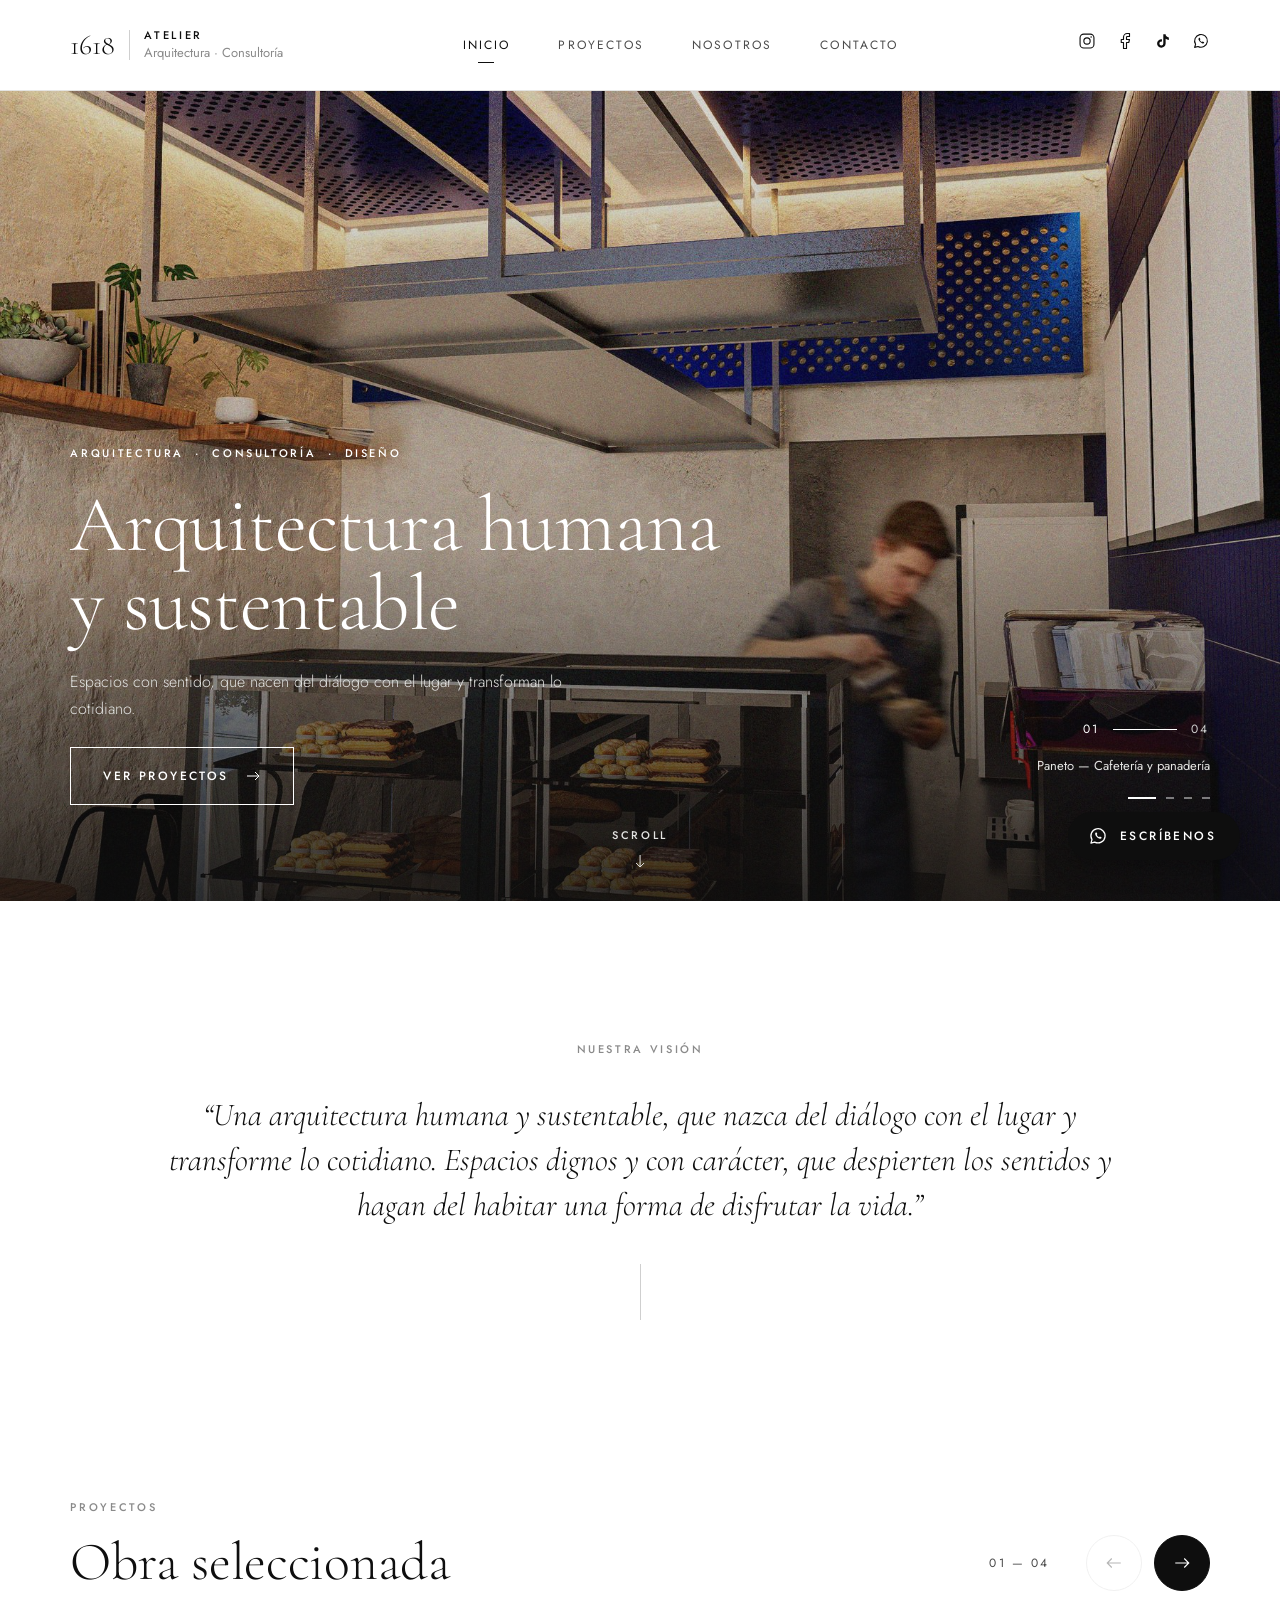
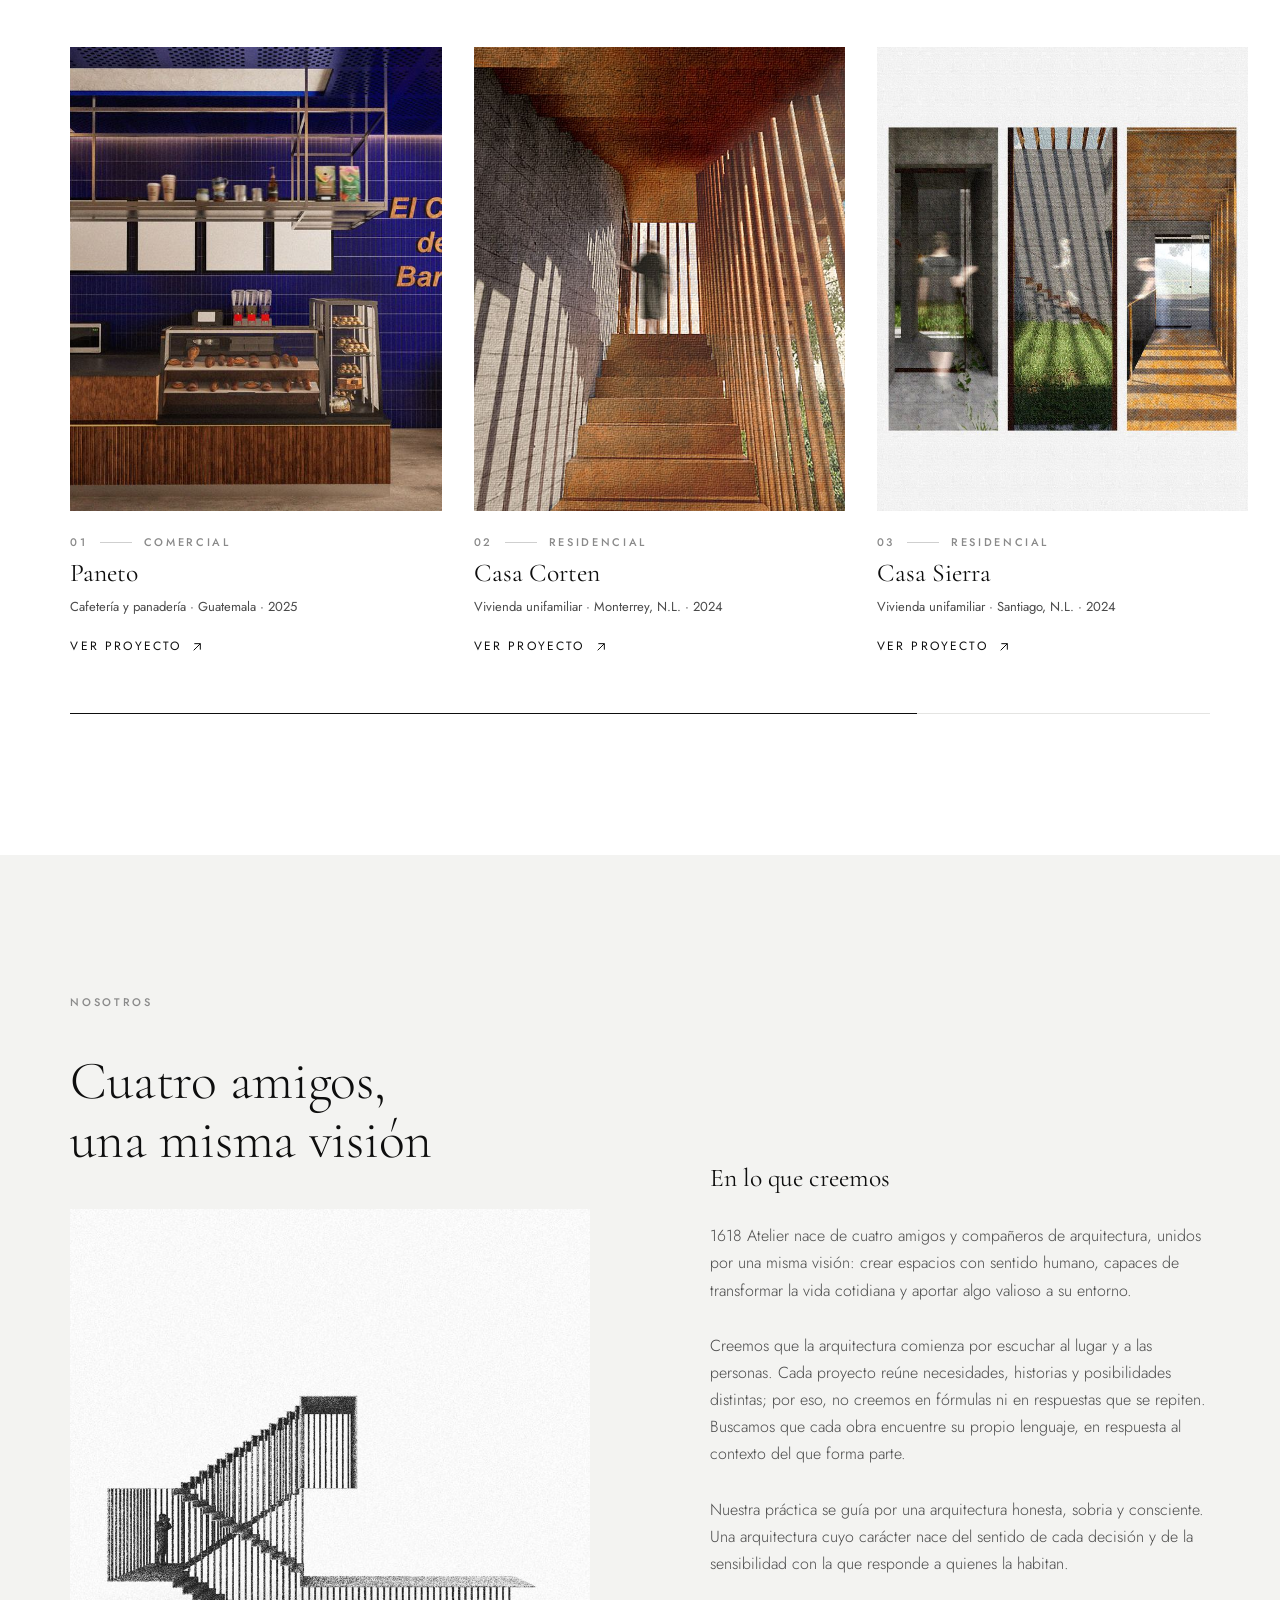
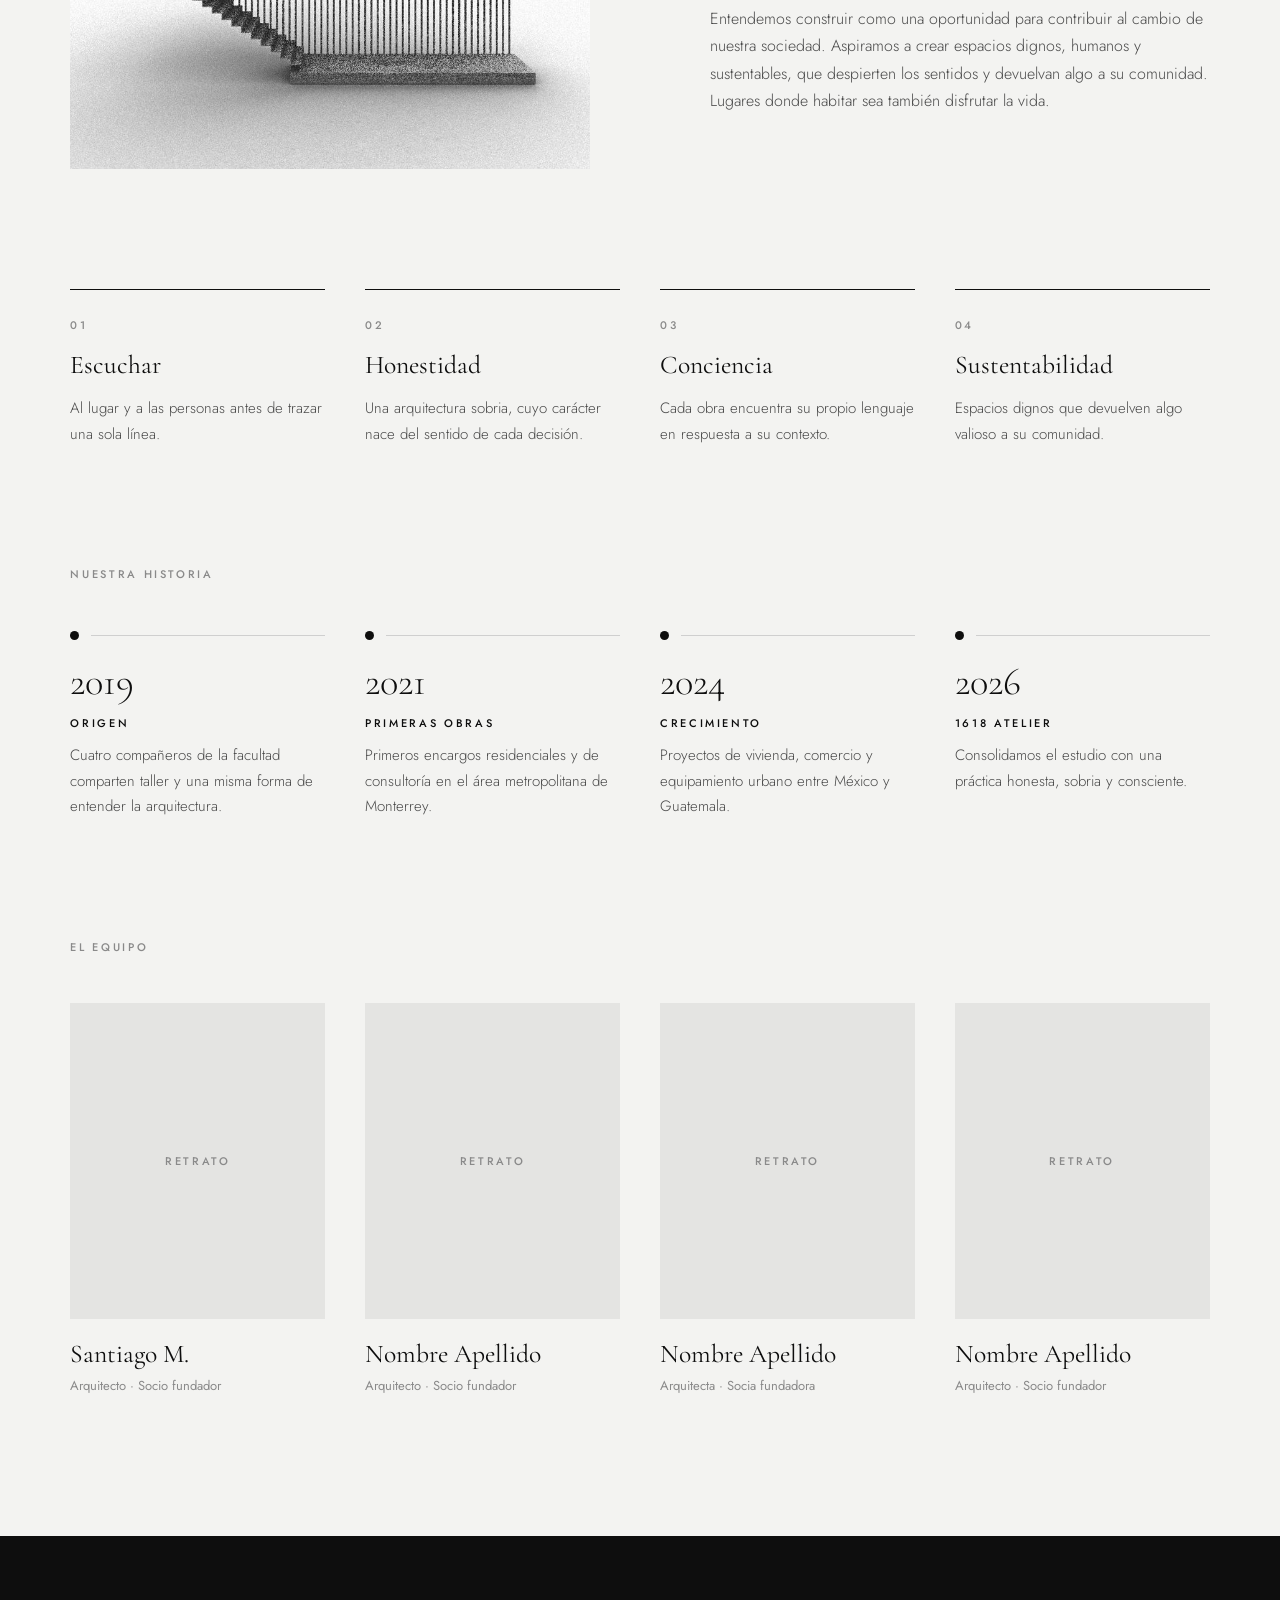
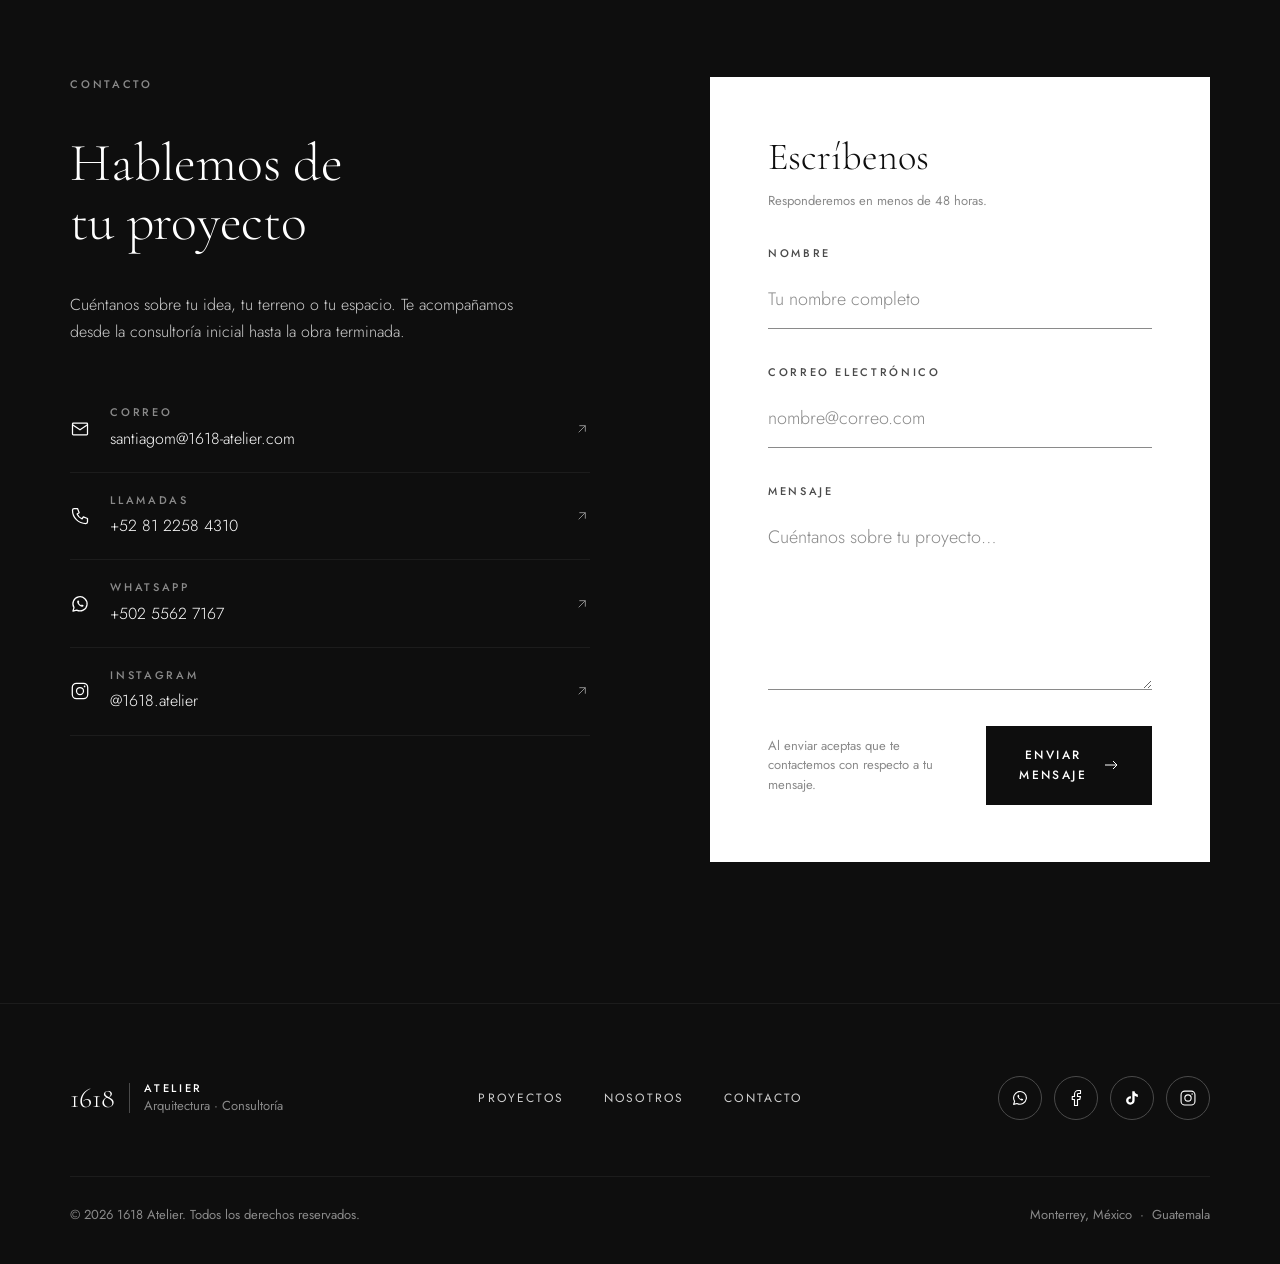
==== index.html @ ac213c85 "Sitio web estático de 1618 Atelier" ====
<!doctype html>
<html lang="es" class="no-js">
<head>
  <meta charset="utf-8">
  <meta name="viewport" content="width=device-width, initial-scale=1">
  <title>1618 Atelier · Arquitectura y Consultoría</title>
  <meta name="description" content="1618 Atelier: arquitectura humana y sustentable. Espacios dignos y con carácter que nacen del diálogo con el lugar.">
  <link rel="preconnect" href="https://fonts.googleapis.com">
  <link rel="preconnect" href="https://fonts.gstatic.com" crossorigin>
  <link href="https://fonts.googleapis.com/css2?family=Cormorant+Garamond:ital,wght@0,300;0,400;1,300&family=Jost:wght@300;400;500&display=swap" rel="stylesheet">
  <link rel="stylesheet" href="css/styles.css">
</head>
<body>
  <!-- Íconos (sprite) -->
  <svg xmlns="http://www.w3.org/2000/svg" style="display:none">
    <symbol id="i-whatsapp" viewBox="0 0 24 24" fill="none"><path d="M3.5 20.5l1.3-4.2A8.5 8.5 0 1 1 8 19.3z" stroke="currentColor" stroke-width="1.5" stroke-linejoin="round"/><path d="M9 8.2c.2-.4.5-.5.8-.5h.5l.9 2-.7.9c.5 1.2 1.6 2.3 2.8 2.8l.9-.7 2 .9v.5c0 .4-.2.7-.6.9-.6.3-1.4.3-2.2 0-2-.8-3.8-2.6-4.6-4.6-.3-.8-.3-1.6.2-2.2z" fill="currentColor"/></symbol>
    <symbol id="i-facebook" viewBox="0 0 24 24" fill="none"><path d="M18 2h-3a5 5 0 0 0-5 5v3H7v4h3v8h4v-8h3l1-4h-4V7a1 1 0 0 1 1-1h3z" stroke="currentColor" stroke-width="1.5" stroke-linejoin="round"/></symbol>
    <symbol id="i-tiktok" viewBox="0 0 24 24"><path d="M16.6 5.8A4.3 4.3 0 0 1 15.5 3h-3.1v12.4a2.6 2.6 0 1 1-2.6-2.6c.3 0 .5 0 .8.1V9.7a5.7 5.7 0 1 0 4.9 5.7V9.1a7.3 7.3 0 0 0 4.3 1.4V7.4a4.3 4.3 0 0 1-3.2-1.6z" fill="currentColor"/></symbol>
    <symbol id="i-instagram" viewBox="0 0 24 24" fill="none"><rect x="2.75" y="2.75" width="18.5" height="18.5" rx="5" stroke="currentColor" stroke-width="1.5"/><circle cx="12" cy="12" r="4.2" stroke="currentColor" stroke-width="1.5"/><circle cx="17.5" cy="6.5" r="1" fill="currentColor"/></symbol>
    <symbol id="i-mail" viewBox="0 0 24 24" fill="none"><rect x="3" y="5" width="18" height="14" rx="1" stroke="currentColor" stroke-width="1.5"/><path d="M3 7l9 6 9-6" stroke="currentColor" stroke-width="1.5"/></symbol>
    <symbol id="i-phone" viewBox="0 0 24 24" fill="none"><path d="M5 3h4l2 5-2.5 1.5a11 11 0 0 0 6 6L16 13l5 2v4a2 2 0 0 1-2 2A16 16 0 0 1 3 5a2 2 0 0 1 2-2z" stroke="currentColor" stroke-width="1.5" stroke-linejoin="round"/></symbol>
    <symbol id="i-arrow-right" viewBox="0 0 24 24" fill="none"><path d="M3 12h18M15 6l6 6-6 6" stroke="currentColor" stroke-width="1.5"/></symbol>
    <symbol id="i-arrow-left" viewBox="0 0 24 24" fill="none"><path d="M21 12H3M9 6l-6 6 6 6" stroke="currentColor" stroke-width="1.5"/></symbol>
    <symbol id="i-arrow-up-right" viewBox="0 0 24 24" fill="none"><path d="M7 17L17 7M8 7h9v9" stroke="currentColor" stroke-width="1.5"/></symbol>
    <symbol id="i-arrow-down" viewBox="0 0 24 24" fill="none"><path d="M12 3v18M6 15l6 6 6-6" stroke="currentColor" stroke-width="1.5"/></symbol>
    <symbol id="i-menu" viewBox="0 0 24 24" fill="none"><path d="M3 8h18M3 16h18" stroke="currentColor" stroke-width="1.5"/></symbol>
    <symbol id="i-close" viewBox="0 0 24 24" fill="none"><path d="M5 5l14 14M19 5L5 19" stroke="currentColor" stroke-width="1.5"/></symbol>
  </svg>

  <a class="skip-link" href="#contenido">Saltar al contenido</a>

  <!-- Header -->
  <header class="header" data-header>
    <div class="header__inner">
      <a class="logo" href="index.html" aria-label="1618 Atelier, inicio">
        <span class="logo__num">1618</span>
        <span class="logo__bar"></span>
        <span class="logo__text"><span class="eyebrow">Atelier</span><span class="logo__sub">Arquitectura · Consultoría</span></span>
      </a>
      <nav class="nav" aria-label="Principal">
        <a class="nav__link is-active" href="#inicio">Inicio</a>
        <a class="nav__link" href="#proyectos">Proyectos</a>
        <a class="nav__link" href="#nosotros">Nosotros</a>
        <a class="nav__link" href="#contacto">Contacto</a>
      </nav>
      <div class="header__social">
        <a href="https://www.instagram.com/1618.atelier/" target="_blank" rel="noopener" aria-label="Instagram"><svg class="icon"><use href="#i-instagram"/></svg></a>
        <a href="#" data-social="facebook" target="_blank" rel="noopener" aria-label="Facebook"><svg class="icon"><use href="#i-facebook"/></svg></a>
        <a href="#" data-social="tiktok" target="_blank" rel="noopener" aria-label="TikTok"><svg class="icon"><use href="#i-tiktok"/></svg></a>
        <a href="https://wa.me/50255627167" target="_blank" rel="noopener" aria-label="WhatsApp"><svg class="icon"><use href="#i-whatsapp"/></svg></a>
      </div>
      <button class="menu-btn" type="button" aria-label="Abrir menú" aria-expanded="false" aria-controls="menu-movil" data-menu-open>
        <svg class="icon icon--lg"><use href="#i-menu"/></svg>
      </button>
    </div>
  </header>

  <!-- Menú móvil -->
  <div class="mobile-menu" id="menu-movil" data-menu hidden>
    <div class="mobile-menu__top">
      <a class="logo logo--light" href="index.html"><span class="logo__num">1618</span><span class="logo__bar"></span><span class="eyebrow">Atelier</span></a>
      <button class="menu-btn menu-btn--light" type="button" aria-label="Cerrar menú" data-menu-close><svg class="icon icon--lg"><use href="#i-close"/></svg></button>
    </div>
    <nav class="mobile-menu__nav" aria-label="Móvil">
      <a href="#inicio"><span class="eyebrow">01</span>Inicio</a>
      <a href="#proyectos"><span class="eyebrow">02</span>Proyectos</a>
      <a href="#nosotros"><span class="eyebrow">03</span>Nosotros</a>
      <a href="#contacto"><span class="eyebrow">04</span>Contacto</a>
    </nav>
    <div class="mobile-menu__bottom">
      <a class="small" href="mailto:santiagom@1618-atelier.com">santiagom@1618-atelier.com</a>
      <div class="social-row">
        <a class="social-btn social-btn--dark" href="https://wa.me/50255627167" target="_blank" rel="noopener" aria-label="WhatsApp"><svg class="icon"><use href="#i-whatsapp"/></svg></a>
        <a class="social-btn social-btn--dark" href="#" data-social="facebook" target="_blank" rel="noopener" aria-label="Facebook"><svg class="icon"><use href="#i-facebook"/></svg></a>
        <a class="social-btn social-btn--dark" href="#" data-social="tiktok" target="_blank" rel="noopener" aria-label="TikTok"><svg class="icon"><use href="#i-tiktok"/></svg></a>
        <a class="social-btn social-btn--dark" href="https://www.instagram.com/1618.atelier/" target="_blank" rel="noopener" aria-label="Instagram"><svg class="icon"><use href="#i-instagram"/></svg></a>
      </div>
    </div>
  </div>

  <main id="contenido">
    <!-- Hero / slider -->
    <section class="hero" id="inicio" aria-label="Proyectos destacados">
      <div class="hero__slides" data-hero-slides></div>
      <div class="hero__overlay"></div>
      <div class="hero__content container">
        <p class="eyebrow reveal">Arquitectura &nbsp;·&nbsp; Consultoría &nbsp;·&nbsp; Diseño</p>
        <h1 class="display reveal">Arquitectura humana<br>y sustentable</h1>
        <p class="body-l hero__lead reveal">Espacios con sentido, que nacen del diálogo con el lugar y transforman lo cotidiano.</p>
        <a class="btn btn--outline-light reveal" href="#proyectos">Ver proyectos <svg class="icon icon--sm"><use href="#i-arrow-right"/></svg></a>
      </div>
      <div class="hero__indicator">
        <div class="hero__count nav-text"><span data-hero-current>01</span><span class="hero__line"></span><span class="muted" data-hero-total>04</span></div>
        <a class="small hero__caption" href="#" data-hero-caption>Paneto</a>
        <div class="hero__dots" data-hero-dots role="tablist" aria-label="Seleccionar proyecto"></div>
      </div>
      <a class="hero__scroll" href="#vision" aria-label="Desplazarse hacia abajo"><span class="eyebrow">Scroll</span><svg class="icon icon--sm"><use href="#i-arrow-down"/></svg></a>
    </section>

    <!-- Visión -->
    <section class="vision container" id="vision">
      <p class="eyebrow muted reveal">Nuestra visión</p>
      <blockquote class="quote reveal">“Una arquitectura humana y sustentable, que nazca del diálogo con el lugar y transforme lo cotidiano. Espacios dignos y con carácter, que despierten los sentidos y hagan del habitar una forma de disfrutar la vida.”</blockquote>
      <span class="vision__line" aria-hidden="true"></span>
    </section>

    <!-- Proyectos -->
    <section class="projects" id="proyectos">
      <div class="projects__head container">
        <div>
          <p class="eyebrow muted reveal">Proyectos</p>
          <h2 class="h1 reveal">Obra seleccionada</h2>
        </div>
        <div class="projects__controls">
          <span class="nav-text projects__counter" data-carousel-counter>01 — 04</span>
          <button class="circle-btn" type="button" aria-label="Proyecto anterior" data-carousel-prev><svg class="icon"><use href="#i-arrow-left"/></svg></button>
          <button class="circle-btn circle-btn--dark" type="button" aria-label="Proyecto siguiente" data-carousel-next><svg class="icon"><use href="#i-arrow-right"/></svg></button>
        </div>
      </div>
      <div class="carousel" data-carousel tabindex="0" aria-label="Carrusel de proyectos"></div>
      <div class="container">
        <div class="progress" aria-hidden="true"><span class="progress__bar" data-carousel-progress></span></div>
      </div>
    </section>

    <!-- Nosotros -->
    <section class="about" id="nosotros">
      <div class="container">
        <div class="about__intro">
          <div class="about__left">
            <p class="eyebrow muted reveal">Nosotros</p>
            <h2 class="h1 reveal">Cuatro amigos,<br>una misma visión</h2>
            <img class="about__img reveal" src="assets/img/casa-corten/escalera-noche-sm.jpg" alt="Modelo de escalera de Casa Corten" loading="lazy" width="900" height="900">
          </div>
          <div class="about__right">
            <h3 class="h3 reveal">En lo que creemos</h3>
            <p class="body-l reveal">1618 Atelier nace de cuatro amigos y compañeros de arquitectura, unidos por una misma visión: crear espacios con sentido humano, capaces de transformar la vida cotidiana y aportar algo valioso a su entorno.</p>
            <p class="body-l reveal">Creemos que la arquitectura comienza por escuchar al lugar y a las personas. Cada proyecto reúne necesidades, historias y posibilidades distintas; por eso, no creemos en fórmulas ni en respuestas que se repiten. Buscamos que cada obra encuentre su propio lenguaje, en respuesta al contexto del que forma parte.</p>
            <p class="body-l reveal">Nuestra práctica se guía por una arquitectura honesta, sobria y consciente. Una arquitectura cuyo carácter nace del sentido de cada decisión y de la sensibilidad con la que responde a quienes la habitan.</p>
            <p class="body-l reveal">Entendemos construir como una oportunidad para contribuir al cambio de nuestra sociedad. Aspiramos a crear espacios dignos, humanos y sustentables, que despierten los sentidos y devuelvan algo a su comunidad. Lugares donde habitar sea también disfrutar la vida.</p>
          </div>
        </div>

        <ul class="values">
          <li class="values__item reveal"><span class="eyebrow muted">01</span><h4 class="h3">Escuchar</h4><p>Al lugar y a las personas antes de trazar una sola línea.</p></li>
          <li class="values__item reveal"><span class="eyebrow muted">02</span><h4 class="h3">Honestidad</h4><p>Una arquitectura sobria, cuyo carácter nace del sentido de cada decisión.</p></li>
          <li class="values__item reveal"><span class="eyebrow muted">03</span><h4 class="h3">Conciencia</h4><p>Cada obra encuentra su propio lenguaje en respuesta a su contexto.</p></li>
          <li class="values__item reveal"><span class="eyebrow muted">04</span><h4 class="h3">Sustentabilidad</h4><p>Espacios dignos que devuelven algo valioso a su comunidad.</p></li>
        </ul>

        <div class="history">
          <p class="eyebrow muted reveal">Nuestra historia</p>
          <ol class="timeline">
            <li class="timeline__item reveal"><span class="timeline__dot"></span><span class="h2">2019</span><span class="eyebrow">Origen</span><p>Cuatro compañeros de la facultad comparten taller y una misma forma de entender la arquitectura.</p></li>
            <li class="timeline__item reveal"><span class="timeline__dot"></span><span class="h2">2021</span><span class="eyebrow">Primeras obras</span><p>Primeros encargos residenciales y de consultoría en el área metropolitana de Monterrey.</p></li>
            <li class="timeline__item reveal"><span class="timeline__dot"></span><span class="h2">2024</span><span class="eyebrow">Crecimiento</span><p>Proyectos de vivienda, comercio y equipamiento urbano entre México y Guatemala.</p></li>
            <li class="timeline__item reveal"><span class="timeline__dot"></span><span class="h2">2026</span><span class="eyebrow">1618 Atelier</span><p>Consolidamos el estudio con una práctica honesta, sobria y consciente.</p></li>
          </ol>
        </div>

        <div class="team">
          <p class="eyebrow muted reveal">El equipo</p>
          <ul class="team__grid">
            <li class="team__member reveal"><div class="team__photo"><span class="eyebrow muted">Retrato</span></div><h4 class="h3">Santiago M.</h4><p class="small muted">Arquitecto · Socio fundador</p></li>
            <li class="team__member reveal"><div class="team__photo"><span class="eyebrow muted">Retrato</span></div><h4 class="h3">Nombre Apellido</h4><p class="small muted">Arquitecto · Socio fundador</p></li>
            <li class="team__member reveal"><div class="team__photo"><span class="eyebrow muted">Retrato</span></div><h4 class="h3">Nombre Apellido</h4><p class="small muted">Arquitecta · Socia fundadora</p></li>
            <li class="team__member reveal"><div class="team__photo"><span class="eyebrow muted">Retrato</span></div><h4 class="h3">Nombre Apellido</h4><p class="small muted">Arquitecto · Socio fundador</p></li>
          </ul>
        </div>
      </div>
    </section>

    <!-- Contacto -->
    <section class="contact" id="contacto">
      <div class="container contact__inner">
        <div class="contact__info">
          <p class="eyebrow muted reveal">Contacto</p>
          <h2 class="h1 reveal">Hablemos de<br>tu proyecto</h2>
          <p class="body-l contact__lead reveal">Cuéntanos sobre tu idea, tu terreno o tu espacio. Te acompañamos desde la consultoría inicial hasta la obra terminada.</p>
          <ul class="contact__list">
            <li><a href="mailto:santiagom@1618-atelier.com"><svg class="icon"><use href="#i-mail"/></svg><span><span class="eyebrow muted">Correo</span><span class="body-l">santiagom@1618-atelier.com</span></span><svg class="icon icon--sm muted"><use href="#i-arrow-up-right"/></svg></a></li>
            <li><a href="tel:+528122584310"><svg class="icon"><use href="#i-phone"/></svg><span><span class="eyebrow muted">Llamadas</span><span class="body-l">+52 81 2258 4310</span></span><svg class="icon icon--sm muted"><use href="#i-arrow-up-right"/></svg></a></li>
            <li><a href="https://wa.me/50255627167" target="_blank" rel="noopener"><svg class="icon"><use href="#i-whatsapp"/></svg><span><span class="eyebrow muted">WhatsApp</span><span class="body-l">+502 5562 7167</span></span><svg class="icon icon--sm muted"><use href="#i-arrow-up-right"/></svg></a></li>
            <li><a href="https://www.instagram.com/1618.atelier/" target="_blank" rel="noopener"><svg class="icon"><use href="#i-instagram"/></svg><span><span class="eyebrow muted">Instagram</span><span class="body-l">@1618.atelier</span></span><svg class="icon icon--sm muted"><use href="#i-arrow-up-right"/></svg></a></li>
          </ul>
        </div>

        <form class="form reveal" data-contact-form novalidate>
          <div class="form__head">
            <h3 class="h2">Escríbenos</h3>
            <p class="small muted">Responderemos en menos de 48 horas.</p>
          </div>
          <div class="field">
            <label class="eyebrow" for="f-nombre">Nombre</label>
            <input id="f-nombre" name="nombre" type="text" placeholder="Tu nombre completo" autocomplete="name" required>
            <p class="field__error" aria-live="polite"></p>
          </div>
          <div class="field">
            <label class="eyebrow" for="f-email">Correo electrónico</label>
            <input id="f-email" name="email" type="email" placeholder="nombre@correo.com" autocomplete="email" required>
            <p class="field__error" aria-live="polite"></p>
          </div>
          <div class="field">
            <label class="eyebrow" for="f-mensaje">Mensaje</label>
            <textarea id="f-mensaje" name="mensaje" rows="5" placeholder="Cuéntanos sobre tu proyecto…" required></textarea>
            <p class="field__error" aria-live="polite"></p>
          </div>
          <div class="form__actions">
            <p class="small muted">Al enviar aceptas que te contactemos con respecto a tu mensaje.</p>
            <button class="btn btn--primary" type="submit">Enviar mensaje <svg class="icon icon--sm"><use href="#i-arrow-right"/></svg></button>
          </div>
          <p class="form__status" data-form-status role="status" aria-live="polite"></p>
        </form>
      </div>
    </section>
  </main>

  <!-- Footer -->
  <footer class="footer">
    <div class="container">
      <div class="footer__top">
        <a class="logo logo--light" href="index.html">
          <span class="logo__num">1618</span><span class="logo__bar"></span>
          <span class="logo__text"><span class="eyebrow">Atelier</span><span class="logo__sub">Arquitectura · Consultoría</span></span>
        </a>
        <nav class="footer__nav" aria-label="Pie de página">
          <a href="#proyectos">Proyectos</a><a href="#nosotros">Nosotros</a><a href="#contacto">Contacto</a>
        </nav>
        <div class="social-row">
          <a class="social-btn social-btn--dark" href="https://wa.me/50255627167" target="_blank" rel="noopener" aria-label="WhatsApp"><svg class="icon"><use href="#i-whatsapp"/></svg></a>
          <a class="social-btn social-btn--dark" href="#" data-social="facebook" target="_blank" rel="noopener" aria-label="Facebook"><svg class="icon"><use href="#i-facebook"/></svg></a>
          <a class="social-btn social-btn--dark" href="#" data-social="tiktok" target="_blank" rel="noopener" aria-label="TikTok"><svg class="icon"><use href="#i-tiktok"/></svg></a>
          <a class="social-btn social-btn--dark" href="https://www.instagram.com/1618.atelier/" target="_blank" rel="noopener" aria-label="Instagram"><svg class="icon"><use href="#i-instagram"/></svg></a>
        </div>
      </div>
      <div class="footer__bottom small">
        <span>© <span data-year>2026</span> 1618 Atelier. Todos los derechos reservados.</span>
        <span>Monterrey, México &nbsp;·&nbsp; Guatemala</span>
      </div>
    </div>
  </footer>

  <a class="wa-float" href="https://wa.me/50255627167" target="_blank" rel="noopener" aria-label="Escríbenos por WhatsApp">
    <svg class="icon"><use href="#i-whatsapp"/></svg><span>Escríbenos</span>
  </a>

  <script src="js/projects.js"></script>
  <script src="js/main.js"></script>
</body>
</html>
---- css/styles.css ----
/* ==========================================================
   1618 Atelier — estilos
   Paleta: negro, blanco y escala de grises
   Tipografías: Cormorant Garamond (títulos) + Jost (texto)
   ========================================================== */

:root {
  --black: #0e0e0e;
  --gray-900: #1c1c1c;
  --gray-700: #4a4a4a;
  --gray-500: #8a8a8a;
  --gray-300: #cfcfcf;
  --gray-200: #e4e4e2;
  --gray-100: #f3f3f1;
  --white: #ffffff;

  --serif: 'Cormorant Garamond', Georgia, 'Times New Roman', serif;
  --sans: 'Jost', 'Helvetica Neue', Arial, sans-serif;

  --gutter: clamp(24px, 5.5vw, 80px);
  --section: clamp(88px, 11vw, 160px);
  --header-h: 90px;
  --ease: cubic-bezier(.22, .61, .36, 1);
}

/* ---------- Base ---------- */
*, *::before, *::after { box-sizing: border-box; }
html { scroll-behavior: smooth; scroll-padding-top: var(--header-h); -webkit-text-size-adjust: 100%; }
body {
  margin: 0;
  background: var(--white);
  color: var(--black);
  font-family: var(--sans);
  font-weight: 300;
  font-size: 15px;
  line-height: 1.7;
  -webkit-font-smoothing: antialiased;
}
img { display: block; max-width: 100%; height: auto; }
a { color: inherit; text-decoration: none; }
button { font: inherit; color: inherit; background: none; border: 0; cursor: pointer; padding: 0; }
ul, ol { list-style: none; margin: 0; padding: 0; }
h1, h2, h3, h4, p, blockquote { margin: 0; }
:focus-visible { outline: 1px solid currentColor; outline-offset: 4px; }

.container { width: 100%; max-width: 1440px; margin: 0 auto; padding-inline: var(--gutter); }

.skip-link { position: absolute; left: -999px; top: 8px; background: var(--black); color: var(--white); padding: 8px 16px; z-index: 100; }
.skip-link:focus { left: 8px; }

/* ---------- Tipografía ---------- */
.display { font-family: var(--serif); font-weight: 300; font-size: clamp(46px, 6.2vw, 88px); line-height: 1; letter-spacing: -0.01em; }
.h1 { font-family: var(--serif); font-weight: 300; font-size: clamp(38px, 4.2vw, 60px); line-height: 1.1; letter-spacing: -0.005em; }
.h2 { font-family: var(--serif); font-weight: 300; font-size: clamp(32px, 3vw, 44px); line-height: 1.15; }
.h3 { font-family: var(--serif); font-weight: 400; font-size: clamp(24px, 2vw, 28px); line-height: 1.2; }
.quote { font-family: var(--serif); font-style: italic; font-weight: 300; font-size: clamp(26px, 2.5vw, 36px); line-height: 1.4; }
.eyebrow { font-family: var(--sans); font-weight: 500; font-size: 11px; line-height: 1.4; letter-spacing: .24em; text-transform: uppercase; }
.nav-text { font-weight: 400; font-size: 12px; letter-spacing: .18em; text-transform: uppercase; }
.body-l { font-size: clamp(16px, 1.25vw, 18px); line-height: 1.7; }
.small { font-size: 13px; line-height: 1.5; font-weight: 400; }
.muted { color: var(--gray-500); }

/* ---------- Íconos ---------- */
.icon { width: 18px; height: 18px; flex: none; }
.icon--sm { width: 16px; height: 16px; }
.icon--lg { width: 24px; height: 24px; }

/* ---------- Botones ---------- */
.btn {
  display: inline-flex; align-items: center; gap: 16px;
  padding: 18px 32px;
  font-weight: 500; font-size: 12px; letter-spacing: .2em; text-transform: uppercase;
  border: 1px solid var(--black);
  transition: background .3s var(--ease), color .3s var(--ease), border-color .3s var(--ease);
}
.btn .icon { transition: transform .3s var(--ease); }
.btn:hover .icon { transform: translateX(4px); }
.btn--primary { background: var(--black); color: var(--white); }
.btn--primary:hover { background: var(--gray-900); }
.btn--outline { color: var(--black); }
.btn--outline:hover { background: var(--black); color: var(--white); }
.btn--outline-light { color: var(--white); border-color: var(--white); }
.btn--outline-light:hover { background: var(--white); color: var(--black); }
.btn[disabled] { opacity: .5; pointer-events: none; }

.circle-btn {
  width: 56px; height: 56px; border-radius: 50%;
  display: inline-grid; place-items: center;
  border: 1px solid var(--gray-300);
  transition: background .3s var(--ease), color .3s var(--ease), border-color .3s var(--ease), opacity .3s;
}
.circle-btn:hover { border-color: var(--black); }
.circle-btn--dark { background: var(--black); color: var(--white); border-color: var(--black); }
.circle-btn--dark:hover { background: var(--gray-900); }
.circle-btn[disabled] { opacity: .3; cursor: default; }

.social-row { display: flex; gap: 12px; }
.social-btn {
  width: 44px; height: 44px; border-radius: 50%;
  display: grid; place-items: center;
  border: 1px solid var(--gray-300);
  transition: background .3s var(--ease), color .3s var(--ease), border-color .3s var(--ease);
}
.social-btn:hover { background: var(--black); color: var(--white); border-color: var(--black); }
.social-btn--dark { color: var(--white); border-color: var(--gray-700); }
.social-btn--dark:hover { background: var(--white); color: var(--black); border-color: var(--white); }

/* ---------- Logo ---------- */
.logo { display: inline-flex; align-items: center; gap: 14px; }
.logo__num { font-family: var(--serif); font-size: 28px; line-height: 1; }
.logo__bar { width: 1px; height: 30px; background: var(--gray-300); }
.logo__text { display: flex; flex-direction: column; gap: 2px; }
.logo__sub { font-size: 13px; font-weight: 400; color: var(--gray-500); line-height: 1.3; }
.logo--light { color: var(--white); }
.logo--light .logo__bar { background: var(--gray-700); }

/* ---------- Header ---------- */
.header {
  position: sticky; top: 0; z-index: 50;
  background: rgba(255, 255, 255, .96);
  backdrop-filter: blur(8px);
  border-bottom: 1px solid var(--gray-200);
  transition: transform .4s var(--ease);
}
.header.is-hidden { transform: translateY(-100%); }
.header__inner {
  max-width: 1440px; margin: 0 auto; padding: 0 var(--gutter);
  height: var(--header-h);
  display: flex; align-items: center; justify-content: space-between; gap: 24px;
}
.nav { display: flex; gap: 48px; }
.nav__link {
  position: relative; padding: 6px 0;
  font-size: 12px; letter-spacing: .18em; text-transform: uppercase; font-weight: 400;
  color: var(--gray-700); transition: color .3s;
}
.nav__link::after {
  content: ''; position: absolute; left: 50%; bottom: -2px;
  width: 16px; height: 1px; background: var(--black);
  transform: translateX(-50%) scaleX(0); transition: transform .3s var(--ease);
}
.nav__link:hover, .nav__link.is-active { color: var(--black); }
.nav__link:hover::after, .nav__link.is-active::after { transform: translateX(-50%) scaleX(1); }
.header__social { display: flex; gap: 20px; }
.header__social a { color: var(--black); transition: opacity .3s; }
.header__social a:hover { opacity: .5; }
.menu-btn { display: none; width: 44px; height: 44px; place-items: center; margin-right: -10px; }
.menu-btn--light { color: var(--white); }

/* ---------- Menú móvil ---------- */
.mobile-menu {
  position: fixed; inset: 0; z-index: 60;
  background: var(--black); color: var(--white);
  display: flex; flex-direction: column;
  opacity: 0; transition: opacity .35s var(--ease);
}
.mobile-menu[hidden] { display: none; }
.mobile-menu.is-open { opacity: 1; }
.mobile-menu__top { display: flex; justify-content: space-between; align-items: center; padding: 18px 24px; }
.mobile-menu__nav { flex: 1; display: flex; flex-direction: column; justify-content: center; gap: 8px; padding: 0 24px; }
.mobile-menu__nav a {
  display: flex; align-items: center; gap: 16px;
  font-family: var(--serif); font-weight: 300; font-size: 48px; line-height: 1.25;
  color: var(--gray-300); transition: color .3s;
}
.mobile-menu__nav a:hover { color: var(--white); }
.mobile-menu__nav .eyebrow { color: var(--gray-500); }
.mobile-menu__bottom { display: flex; flex-direction: column; gap: 20px; padding: 40px 24px; color: var(--gray-300); }

/* ---------- Hero ---------- */
.hero {
  position: relative; overflow: hidden;
  height: min(820px, calc(100svh - var(--header-h)));
  min-height: 560px;
  background: var(--gray-900);
  color: var(--white);
  display: flex; align-items: flex-end;
}
.hero__slides { position: absolute; inset: 0; }
.hero__slide {
  position: absolute; inset: 0;
  width: 100%; height: 100%; object-fit: cover;
  opacity: 0; transform: scale(1.06);
  transition: opacity 1.4s var(--ease), transform 7s linear;
}
.hero__slide.is-active { opacity: 1; transform: scale(1); }
.hero__overlay {
  position: absolute; inset: 0;
  background: linear-gradient(180deg, rgba(14,14,14,.15) 0%, rgba(14,14,14,.25) 55%, rgba(14,14,14,.8) 100%);
}
.hero__content { position: relative; padding-bottom: 96px; display: flex; flex-direction: column; align-items: flex-start; gap: 24px; }
.hero__lead { max-width: 560px; color: var(--gray-200); }
.hero__indicator {
  position: absolute; right: var(--gutter); bottom: 96px;
  display: flex; flex-direction: column; align-items: flex-end; gap: 16px;
}
.hero__count { display: flex; align-items: center; gap: 14px; }
.hero__count .muted { color: var(--gray-300); }
.hero__line { width: 64px; height: 1px; background: var(--white); }
.hero__caption { color: var(--gray-200); transition: color .3s; }
.hero__caption:hover { color: var(--white); }
.hero__dots { display: flex; gap: 10px; }
.hero__dot { width: 8px; height: 14px; position: relative; transition: width .4s var(--ease); }
.hero__dot::before { content: ''; position: absolute; left: 0; right: 0; top: 6px; height: 2px; background: rgba(255,255,255,.45); transition: background .3s; }
.hero__dot.is-active { width: 28px; }
.hero__dot.is-active::before { background: var(--white); }
.hero__scroll {
  position: absolute; left: 50%; bottom: 32px; transform: translateX(-50%);
  display: flex; flex-direction: column; align-items: center; gap: 10px; color: var(--gray-200);
}
.hero__scroll .icon { animation: bob 2.2s var(--ease) infinite; }
@keyframes bob { 0%, 100% { transform: translateY(0); } 50% { transform: translateY(6px); } }

/* ---------- Visión ---------- */
.vision { padding-block: var(--section); display: flex; flex-direction: column; align-items: center; gap: 36px; text-align: center; }
.vision .quote { max-width: 960px; }
.vision__line { width: 1px; height: 56px; background: var(--gray-300); }

/* ---------- Proyectos ---------- */
.projects { padding-top: 40px; padding-bottom: var(--section); }
.projects__head { display: flex; justify-content: space-between; align-items: flex-end; gap: 24px; margin-bottom: 56px; }
.projects__head .eyebrow { margin-bottom: 16px; }
.projects__controls { display: flex; align-items: center; gap: 12px; }
.projects__counter { color: var(--gray-700); margin-right: 24px; white-space: nowrap; }

.carousel {
  display: flex; gap: 32px;
  overflow-x: auto; scroll-snap-type: x mandatory;
  scroll-padding-left: var(--gutter);
  padding-left: max(var(--gutter), calc((100vw - 1440px) / 2 + var(--gutter)));
  padding-right: var(--gutter);
  scrollbar-width: none;
  outline: none;
}
.carousel::-webkit-scrollbar { display: none; }
.card { flex: 0 0 clamp(280px, 29vw, 420px); scroll-snap-align: start; }
.card__media { position: relative; overflow: hidden; aspect-ratio: 4 / 5; background: var(--gray-200); }
.card__media img { width: 100%; height: 100%; object-fit: cover; transition: transform 1s var(--ease); }
.card__media::after {
  content: 'Ver proyecto'; position: absolute; inset: 0;
  display: grid; place-items: center;
  background: rgba(14,14,14,.35); color: var(--white);
  font-size: 12px; font-weight: 500; letter-spacing: .2em; text-transform: uppercase;
  opacity: 0; transition: opacity .5s var(--ease);
}
.card:hover .card__media img { transform: scale(1.04); }
.card:hover .card__media::after { opacity: 1; }
.card__info { padding-top: 24px; display: flex; flex-direction: column; gap: 8px; }
.card__num { display: flex; align-items: center; gap: 12px; color: var(--gray-500); }
.card__num::after { content: ''; order: 1; width: 32px; height: 1px; background: var(--gray-300); }
.card__num .eyebrow:last-child { order: 2; }
.card__meta { color: var(--gray-700); }
.card__link { display: inline-flex; align-items: center; gap: 8px; padding-top: 12px; }
.card:hover .card__link .icon { transform: translate(2px, -2px); }
.card__link .icon { transition: transform .3s var(--ease); }

.progress { margin-top: 56px; height: 1px; background: var(--gray-200); position: relative; }
.progress__bar { position: absolute; left: 0; top: 0; height: 1px; background: var(--black); width: 25%; transition: left .3s var(--ease), width .3s var(--ease); }

/* ---------- Nosotros ---------- */
.about { background: var(--gray-100); padding-block: var(--section); }
.about__intro { display: grid; grid-template-columns: minmax(0, 520px) minmax(0, 1fr); gap: 120px; }
.about__left { display: flex; flex-direction: column; gap: 40px; }
.about__img { width: 100%; aspect-ratio: 520 / 560; object-fit: cover; }
.about__right { display: flex; flex-direction: column; gap: 28px; padding-top: 168px; color: var(--gray-700); }
.about__right .h3 { color: var(--black); }

.values { margin-top: 120px; display: grid; grid-template-columns: repeat(4, 1fr); gap: 40px; }
.values__item { border-top: 1px solid var(--black); padding-top: 28px; display: flex; flex-direction: column; gap: 16px; }
.values__item p { color: var(--gray-700); }

.history { margin-top: 120px; }
.timeline { margin-top: 48px; display: grid; grid-template-columns: repeat(4, 1fr); gap: 40px; }
.timeline__item { display: flex; flex-direction: column; gap: 12px; }
.timeline__item p { color: var(--gray-700); }
.timeline__dot { position: relative; height: 9px; margin-bottom: 8px; }
.timeline__dot::before { content: ''; position: absolute; left: 0; top: 0; width: 9px; height: 9px; border-radius: 50%; background: var(--black); }
.timeline__dot::after { content: ''; position: absolute; left: 21px; right: 0; top: 4px; height: 1px; background: var(--gray-300); }

.team { margin-top: 120px; }
.team__grid { margin-top: 48px; display: grid; grid-template-columns: repeat(4, 1fr); gap: 40px; }
.team__member { display: flex; flex-direction: column; gap: 6px; }
.team__photo { aspect-ratio: 290 / 360; background: var(--gray-200); display: grid; place-items: center; margin-bottom: 14px; }

/* ---------- Contacto ---------- */
.contact { background: var(--black); color: var(--white); padding-block: var(--section); }
.contact__inner { display: grid; grid-template-columns: minmax(0, 520px) minmax(0, 1fr); gap: 120px; align-items: start; }
.contact__info { display: flex; flex-direction: column; gap: 40px; }
.contact__lead { color: var(--gray-300); max-width: 460px; }
.contact__list a {
  display: flex; align-items: center; gap: 20px;
  padding: 20px 0; border-bottom: 1px solid var(--gray-900);
  transition: border-color .3s;
}
.contact__list a > span { flex: 1; display: flex; flex-direction: column; gap: 4px; min-width: 0; overflow-wrap: anywhere; }
.contact__list a:hover { border-color: var(--gray-500); }
.contact__list a:hover .icon:last-child { transform: translate(2px, -2px); color: var(--white); }
.contact__list .icon { width: 20px; height: 20px; }
.contact__list .icon:last-child { width: 16px; height: 16px; transition: transform .3s var(--ease), color .3s; }

.form { background: var(--white); color: var(--black); padding: clamp(32px, 4.5vw, 64px); display: flex; flex-direction: column; gap: 36px; }
.form__head { display: flex; flex-direction: column; gap: 12px; }
.field { display: flex; flex-direction: column; gap: 10px; }
.field label { color: var(--gray-700); }
.field input, .field textarea {
  width: 100%; border: 0; border-bottom: 1px solid var(--gray-500); border-radius: 0;
  padding: 12px 0 14px; background: transparent;
  font: inherit; font-size: 18px; color: var(--black);
  transition: border-color .3s;
}
.field textarea { resize: vertical; min-height: 140px; }
.field input::placeholder, .field textarea::placeholder { color: var(--gray-500); }
.field input:focus, .field textarea:focus { outline: none; border-bottom-color: var(--black); }
.field.is-invalid input, .field.is-invalid textarea { border-bottom-color: var(--black); border-bottom-width: 2px; }
.field__error { font-size: 13px; font-weight: 400; min-height: 0; color: var(--black); }
.field__error:empty { display: none; }
.form__actions { display: flex; justify-content: space-between; align-items: center; gap: 24px; }
.form__actions .small { max-width: 260px; }
.form__status { font-size: 14px; font-weight: 400; padding: 16px 20px; background: var(--gray-100); border-left: 2px solid var(--black); }
.form__status:empty { display: none; }

/* ---------- Footer ---------- */
.footer { background: var(--black); color: var(--white); border-top: 1px solid var(--gray-900); padding: 72px 0 40px; }
.footer__top { display: flex; justify-content: space-between; align-items: center; gap: 32px; }
.footer__nav { display: flex; gap: 40px; }
.footer__nav a { font-size: 12px; letter-spacing: .18em; text-transform: uppercase; font-weight: 400; color: var(--gray-300); transition: color .3s; }
.footer__nav a:hover { color: var(--white); }
.footer__bottom { margin-top: 56px; padding-top: 28px; border-top: 1px solid var(--gray-900); display: flex; justify-content: space-between; gap: 16px; color: var(--gray-500); }

/* ---------- WhatsApp flotante ---------- */
.wa-float {
  position: fixed; right: 40px; bottom: 40px; z-index: 40;
  display: inline-flex; align-items: center; gap: 12px;
  padding: 14px 24px 14px 20px; border-radius: 28px;
  background: var(--black); color: var(--white);
  font-weight: 500; font-size: 12px; letter-spacing: .2em; text-transform: uppercase;
  box-shadow: 0 8px 24px rgba(0,0,0,.25);
  transition: transform .3s var(--ease), background .3s;
}
.wa-float:hover { transform: translateY(-3px); background: var(--gray-900); }
.wa-float .icon { width: 20px; height: 20px; }

/* ==========================================================
   Página de detalle de proyecto
   ========================================================== */
.detail { padding-top: 48px; padding-bottom: 120px; }
.breadcrumb { display: flex; justify-content: space-between; align-items: center; gap: 16px; }
.breadcrumb > * { white-space: nowrap; }
.breadcrumb a { display: inline-flex; align-items: center; gap: 12px; }
.breadcrumb a:hover .icon { transform: translateX(-4px); }
.breadcrumb .icon { transition: transform .3s var(--ease); }

.detail__title { margin-top: 64px; display: grid; grid-template-columns: minmax(0, 1fr) minmax(0, 440px); gap: 80px; align-items: end; }
.detail__title-text { display: flex; flex-direction: column; gap: 20px; }
.detail__lead { color: var(--gray-700); max-width: 620px; }
.spec div { display: flex; justify-content: space-between; gap: 16px; padding: 14px 0; border-bottom: 1px solid var(--gray-200); }
.spec dt { color: var(--gray-500); }
.spec dd { margin: 0; text-align: right; }

.detail__cover { margin-top: 64px; width: 100%; aspect-ratio: 16 / 9; object-fit: cover; background: var(--gray-100); }

.detail__concept { margin-top: 64px; padding-block: 56px; display: grid; grid-template-columns: minmax(0, 440px) minmax(0, 1fr); gap: 120px; }
.detail__concept-head { display: flex; flex-direction: column; gap: 16px; }
.detail__concept-body { display: flex; flex-direction: column; gap: 24px; color: var(--gray-700); }

.gallery { display: grid; grid-template-columns: repeat(2, minmax(0, 1fr)); gap: 32px; }
.gallery figure { margin: 0; display: flex; flex-direction: column; gap: 16px; }
.gallery figure.is-full { grid-column: 1 / -1; }
.gallery img { width: 100%; background: var(--gray-100); cursor: zoom-in; }
.gallery figure:not(.is-full) img { aspect-ratio: 4 / 5; object-fit: cover; }
.gallery figcaption { color: var(--gray-500); }

.detail__quote { margin-block: 96px 64px; max-width: 760px; }

.next { margin-top: 32px; padding-top: 48px; border-top: 1px solid var(--gray-200); display: flex; align-items: center; justify-content: space-between; gap: 32px; }
.next__prev { display: inline-flex; align-items: center; gap: 12px; color: var(--gray-700); }
.next__link { display: flex; align-items: center; gap: 48px; }
.next__text { display: flex; flex-direction: column; align-items: flex-end; gap: 8px; }
.next__thumb { width: 200px; height: 140px; object-fit: cover; }
.next__link .icon { width: 24px; height: 24px; transition: transform .3s var(--ease); }
.next__link:hover .icon { transform: translateX(6px); }

.lightbox {
  position: fixed; inset: 0; z-index: 70; background: rgba(14,14,14,.94);
  display: grid; place-items: center; padding: 64px 24px;
}
.lightbox[hidden] { display: none; }
.lightbox img { max-width: 100%; max-height: 100%; object-fit: contain; }
.lightbox button { position: absolute; top: 18px; right: 24px; color: var(--white); width: 44px; height: 44px; display: grid; place-items: center; }

.not-found { padding-block: var(--section); display: flex; flex-direction: column; align-items: flex-start; gap: 24px; }

/* ---------- Animación de aparición ---------- */
.reveal { opacity: 0; transform: translateY(24px); transition: opacity .9s var(--ease), transform .9s var(--ease); }
.reveal.is-visible { opacity: 1; transform: none; }
.no-js .reveal { opacity: 1; transform: none; }

@media (prefers-reduced-motion: reduce) {
  html { scroll-behavior: auto; }
  *, *::before, *::after { animation: none !important; transition-duration: .01ms !important; }
  .reveal { opacity: 1; transform: none; }
}

/* ==========================================================
   Responsive
   ========================================================== */
@media (max-width: 1100px) {
  .nav { gap: 28px; }
  .header__social { display: none; }
  .about__intro, .contact__inner { gap: 64px; }
  .values, .timeline, .team__grid { grid-template-columns: repeat(2, 1fr); row-gap: 56px; }
  .detail__concept { gap: 64px; }
}

@media (max-width: 860px) {
  :root { --header-h: 68px; }
  .nav { display: none; }
  .menu-btn { display: grid; }
  .logo__num { font-size: 24px; }
  .logo__bar { height: 24px; }
  .header .logo__sub { display: none; }

  .hero { height: calc(100svh - var(--header-h)); max-height: 720px; }
  .hero__content { padding-bottom: 72px; gap: 18px; }
  .hero__lead { display: none; }
  .hero__indicator { left: var(--gutter); right: auto; bottom: 32px; align-items: flex-start; }
  .hero__count, .hero__caption { display: none; }
  .hero__scroll { display: none; }

  .projects__head { margin-bottom: 32px; }
  .projects__counter { margin-right: 0; }
  .projects__controls .circle-btn { display: none; }
  .carousel { gap: 16px; }
  .card { flex-basis: 78vw; }
  .progress { margin-top: 32px; }

  .about__intro, .contact__inner { grid-template-columns: 1fr; gap: 48px; }
  .about__right { padding-top: 0; }
  .about__img { aspect-ratio: 342 / 400; }
  .values, .history, .team { margin-top: 88px; }
  .values { grid-template-columns: 1fr; gap: 0; }
  .values__item { flex-direction: row; align-items: center; padding: 16px 0; border-top-color: var(--gray-300); }
  .values__item p { display: none; }

  .timeline { grid-template-columns: 1fr; gap: 32px; }
  .team__grid { gap: 24px; row-gap: 40px; }

  .form__actions { flex-direction: column-reverse; align-items: stretch; }
  .form__actions .btn { justify-content: center; }
  .form__actions .small { max-width: none; }

  .footer__top { flex-direction: column; align-items: center; text-align: center; }
  .footer__nav { gap: 28px; }
  .footer__bottom { flex-direction: column; align-items: center; text-align: center; }

  .wa-float { right: 20px; bottom: 24px; width: 56px; height: 56px; padding: 0; justify-content: center; }
  .wa-float span { display: none; }
  .wa-float .icon { width: 24px; height: 24px; }

  .detail__title { grid-template-columns: 1fr; gap: 40px; margin-top: 40px; }
  .detail__cover { margin-top: 40px; aspect-ratio: 4 / 3; }
  .detail__concept { grid-template-columns: 1fr; gap: 24px; margin-top: 24px; padding-block: 40px; }
  .gallery { grid-template-columns: 1fr; gap: 24px; }
  .next { flex-direction: column-reverse; align-items: stretch; }
  .next__link { justify-content: space-between; gap: 16px; }
  .next__text { align-items: flex-start; }
  .next__thumb { display: none; }
}

@media (max-width: 480px) {
  .team__grid { grid-template-columns: 1fr 1fr; gap: 16px; row-gap: 32px; }
  .team__member .h3 { font-size: 20px; }
  .footer__nav { flex-wrap: wrap; justify-content: center; }
}
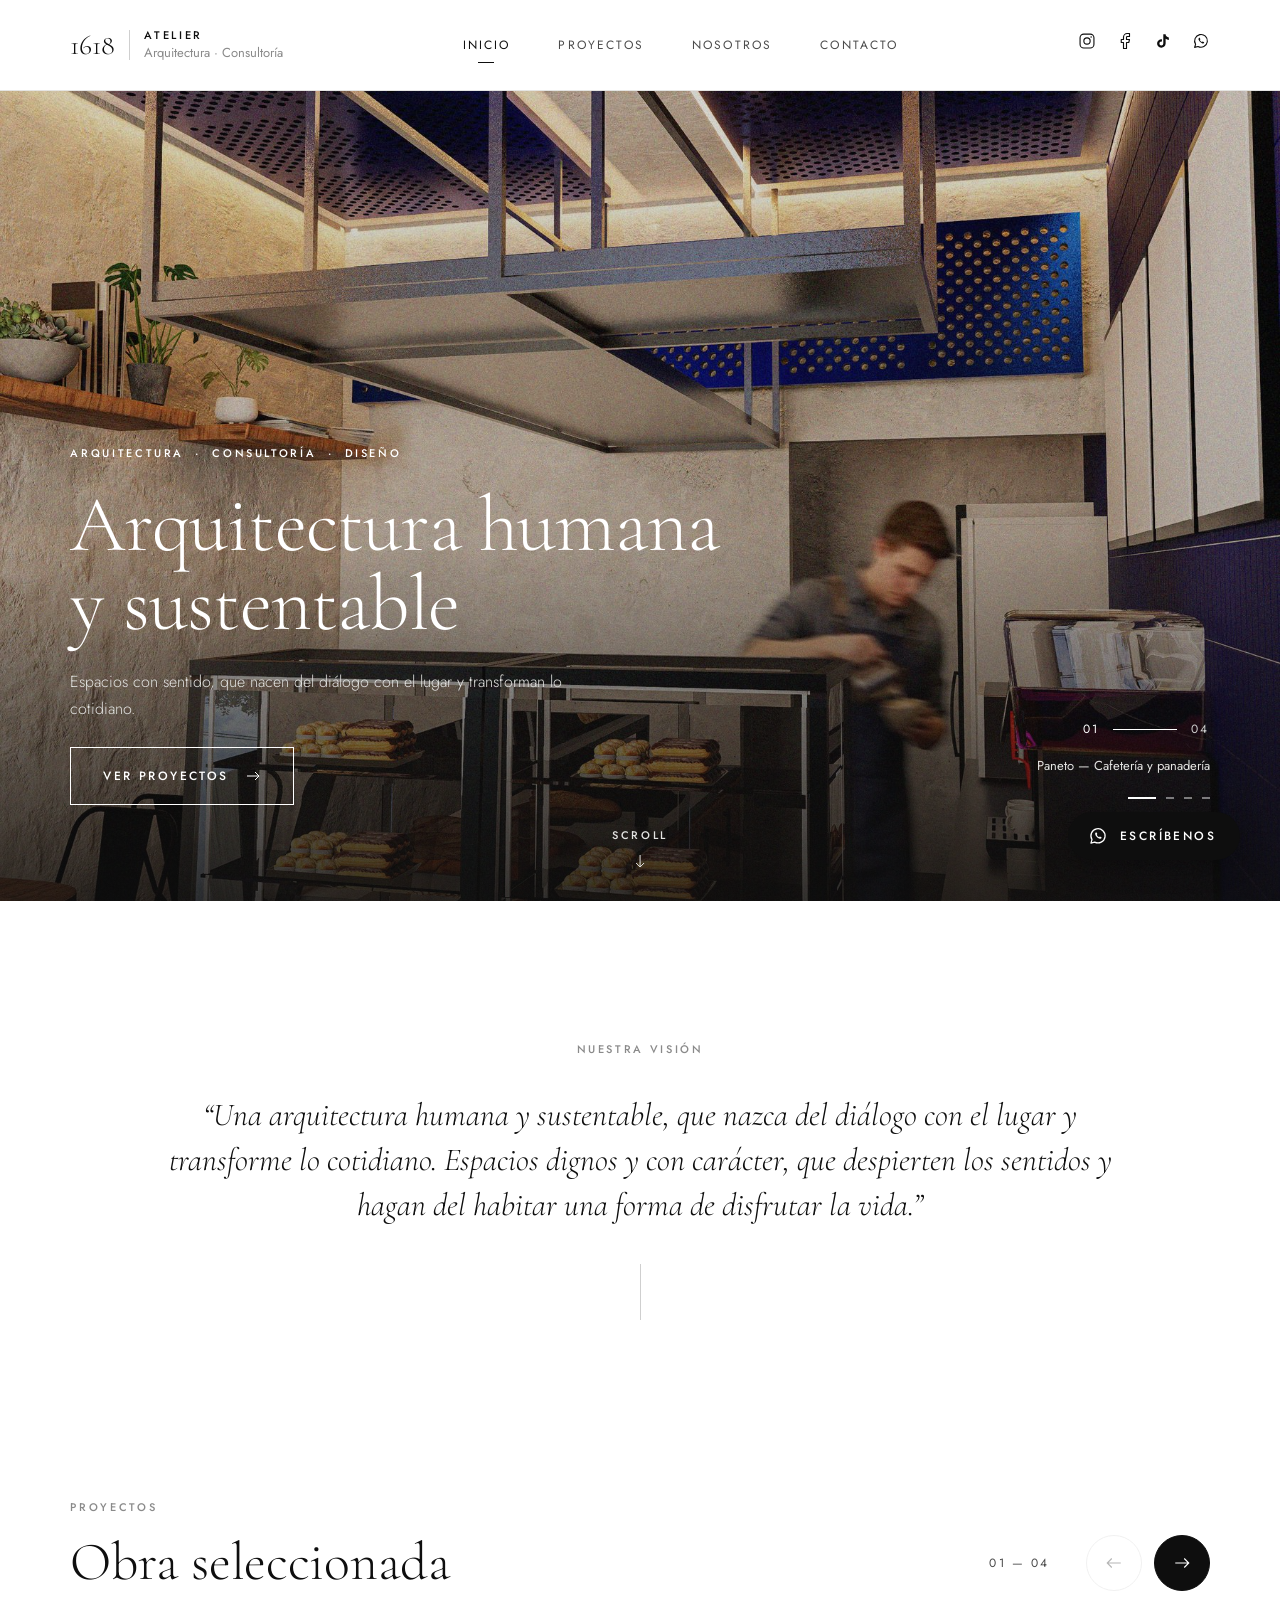
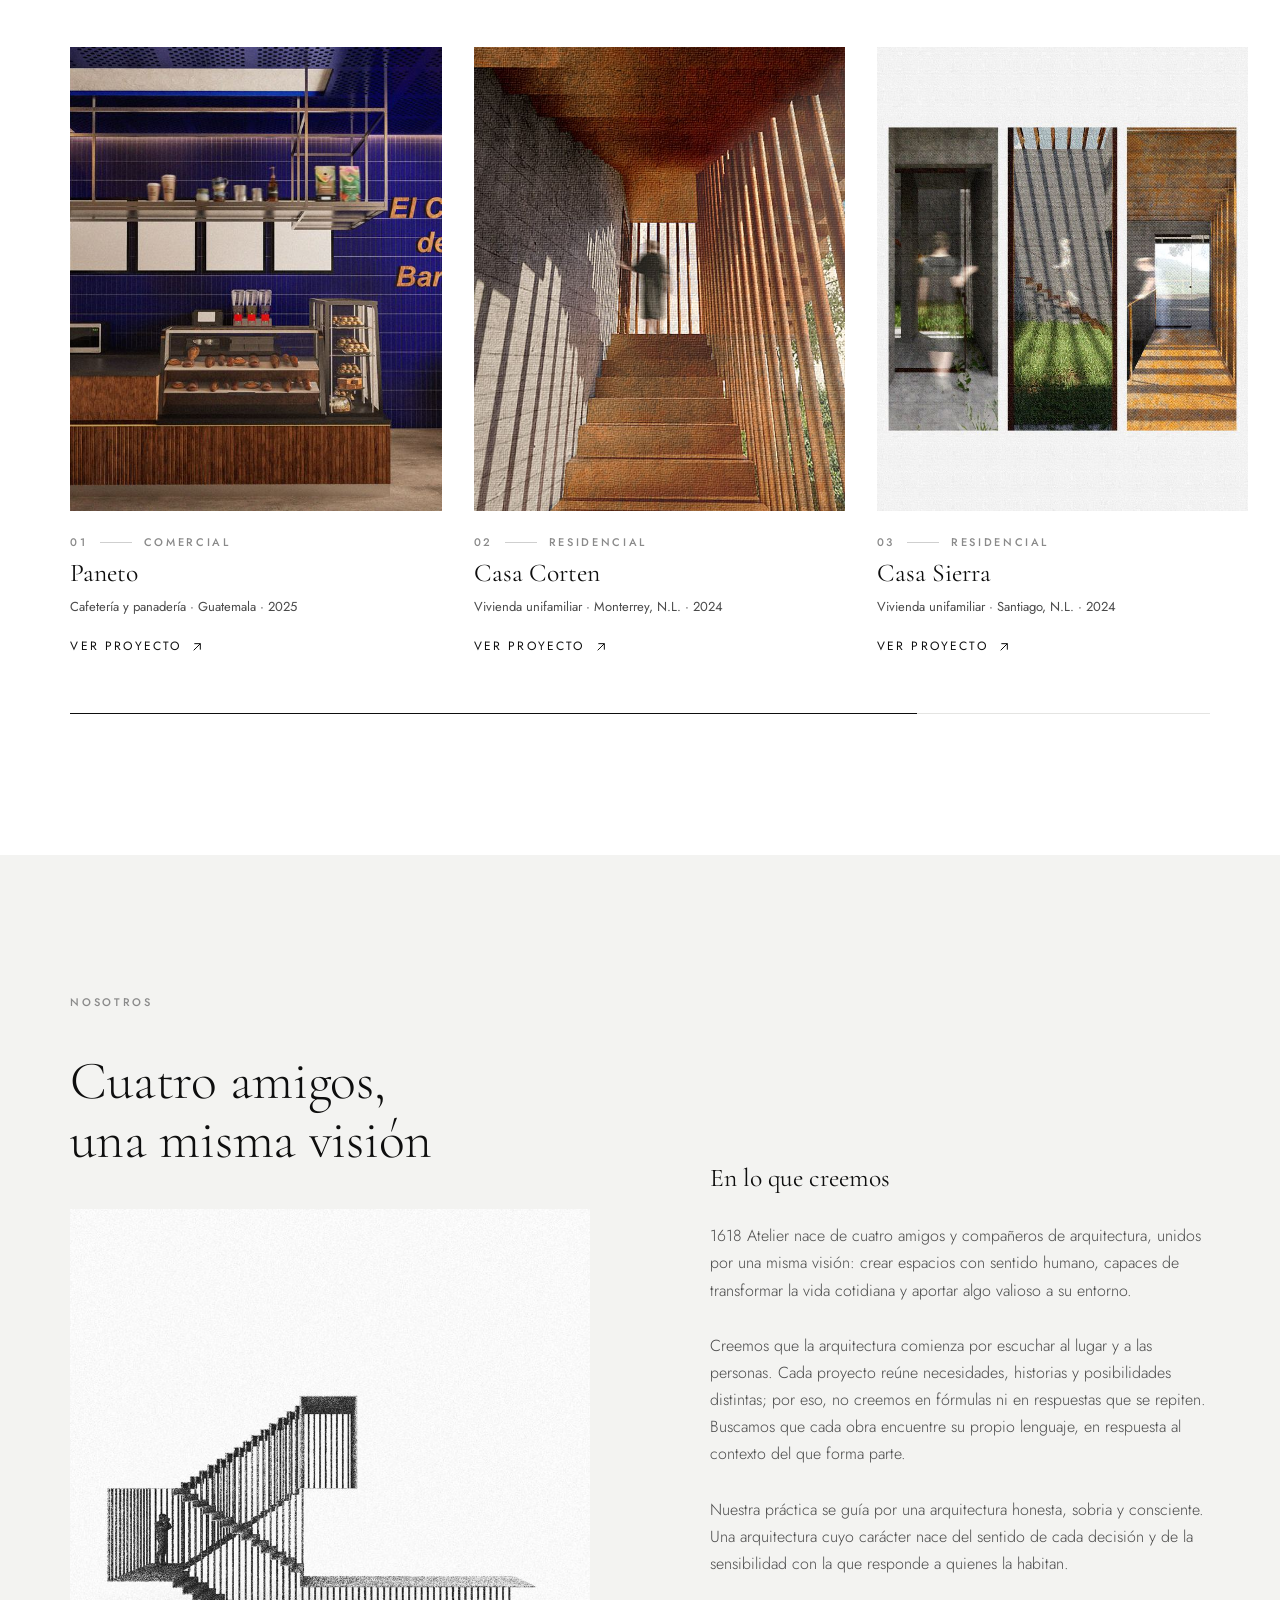
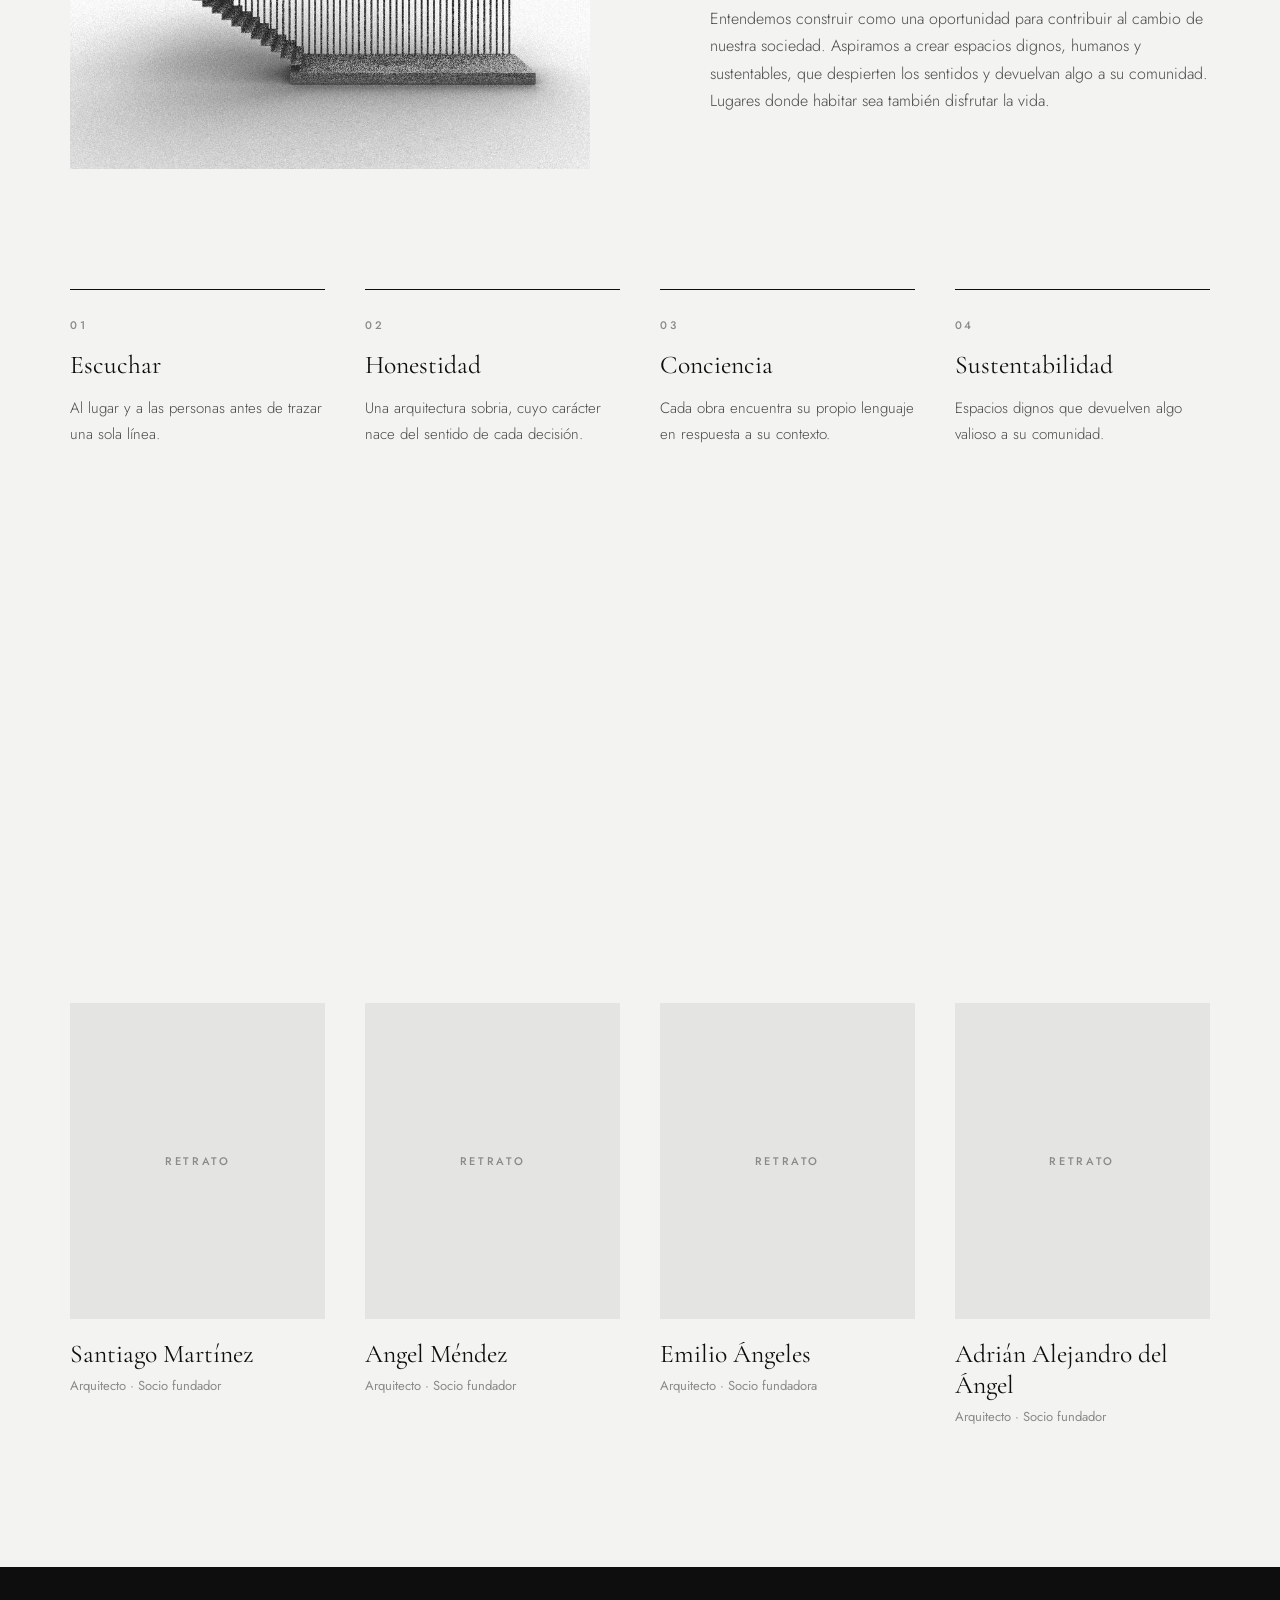
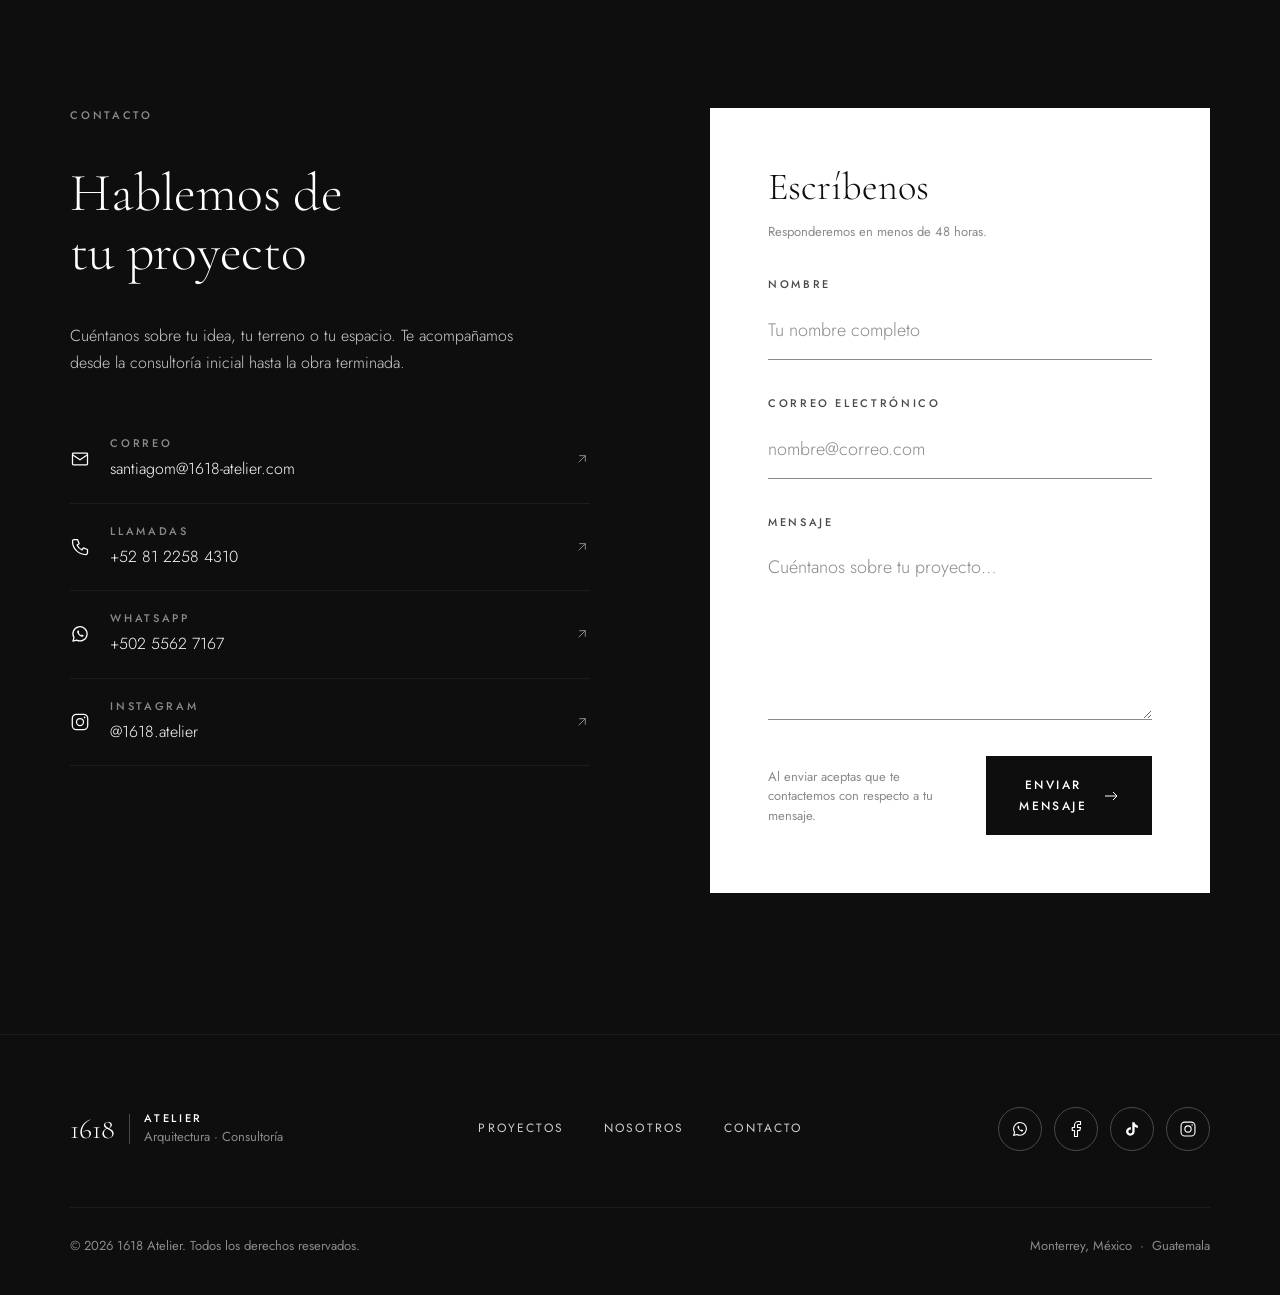
==== commit 2fa40cb8: "cambios santi" ====
--- a/index.html
+++ b/index.html
@@ -1,30 +1,70 @@
 <!doctype html>
 <html lang="es" class="no-js">
+
 <head>
   <meta charset="utf-8">
   <meta name="viewport" content="width=device-width, initial-scale=1">
   <title>1618 Atelier · Arquitectura y Consultoría</title>
-  <meta name="description" content="1618 Atelier: arquitectura humana y sustentable. Espacios dignos y con carácter que nacen del diálogo con el lugar.">
+  <meta name="description"
+    content="1618 Atelier: arquitectura humana y sustentable. Espacios dignos y con carácter que nacen del diálogo con el lugar.">
   <link rel="preconnect" href="https://fonts.googleapis.com">
   <link rel="preconnect" href="https://fonts.gstatic.com" crossorigin>
-  <link href="https://fonts.googleapis.com/css2?family=Cormorant+Garamond:ital,wght@0,300;0,400;1,300&family=Jost:wght@300;400;500&display=swap" rel="stylesheet">
+  <link
+    href="https://fonts.googleapis.com/css2?family=Cormorant+Garamond:ital,wght@0,300;0,400;1,300&family=Jost:wght@300;400;500&display=swap"
+    rel="stylesheet">
   <link rel="stylesheet" href="css/styles.css">
 </head>
+
 <body>
   <!-- Íconos (sprite) -->
   <svg xmlns="http://www.w3.org/2000/svg" style="display:none">
-    <symbol id="i-whatsapp" viewBox="0 0 24 24" fill="none"><path d="M3.5 20.5l1.3-4.2A8.5 8.5 0 1 1 8 19.3z" stroke="currentColor" stroke-width="1.5" stroke-linejoin="round"/><path d="M9 8.2c.2-.4.5-.5.8-.5h.5l.9 2-.7.9c.5 1.2 1.6 2.3 2.8 2.8l.9-.7 2 .9v.5c0 .4-.2.7-.6.9-.6.3-1.4.3-2.2 0-2-.8-3.8-2.6-4.6-4.6-.3-.8-.3-1.6.2-2.2z" fill="currentColor"/></symbol>
-    <symbol id="i-facebook" viewBox="0 0 24 24" fill="none"><path d="M18 2h-3a5 5 0 0 0-5 5v3H7v4h3v8h4v-8h3l1-4h-4V7a1 1 0 0 1 1-1h3z" stroke="currentColor" stroke-width="1.5" stroke-linejoin="round"/></symbol>
-    <symbol id="i-tiktok" viewBox="0 0 24 24"><path d="M16.6 5.8A4.3 4.3 0 0 1 15.5 3h-3.1v12.4a2.6 2.6 0 1 1-2.6-2.6c.3 0 .5 0 .8.1V9.7a5.7 5.7 0 1 0 4.9 5.7V9.1a7.3 7.3 0 0 0 4.3 1.4V7.4a4.3 4.3 0 0 1-3.2-1.6z" fill="currentColor"/></symbol>
-    <symbol id="i-instagram" viewBox="0 0 24 24" fill="none"><rect x="2.75" y="2.75" width="18.5" height="18.5" rx="5" stroke="currentColor" stroke-width="1.5"/><circle cx="12" cy="12" r="4.2" stroke="currentColor" stroke-width="1.5"/><circle cx="17.5" cy="6.5" r="1" fill="currentColor"/></symbol>
-    <symbol id="i-mail" viewBox="0 0 24 24" fill="none"><rect x="3" y="5" width="18" height="14" rx="1" stroke="currentColor" stroke-width="1.5"/><path d="M3 7l9 6 9-6" stroke="currentColor" stroke-width="1.5"/></symbol>
-    <symbol id="i-phone" viewBox="0 0 24 24" fill="none"><path d="M5 3h4l2 5-2.5 1.5a11 11 0 0 0 6 6L16 13l5 2v4a2 2 0 0 1-2 2A16 16 0 0 1 3 5a2 2 0 0 1 2-2z" stroke="currentColor" stroke-width="1.5" stroke-linejoin="round"/></symbol>
-    <symbol id="i-arrow-right" viewBox="0 0 24 24" fill="none"><path d="M3 12h18M15 6l6 6-6 6" stroke="currentColor" stroke-width="1.5"/></symbol>
-    <symbol id="i-arrow-left" viewBox="0 0 24 24" fill="none"><path d="M21 12H3M9 6l-6 6 6 6" stroke="currentColor" stroke-width="1.5"/></symbol>
-    <symbol id="i-arrow-up-right" viewBox="0 0 24 24" fill="none"><path d="M7 17L17 7M8 7h9v9" stroke="currentColor" stroke-width="1.5"/></symbol>
-    <symbol id="i-arrow-down" viewBox="0 0 24 24" fill="none"><path d="M12 3v18M6 15l6 6 6-6" stroke="currentColor" stroke-width="1.5"/></symbol>
-    <symbol id="i-menu" viewBox="0 0 24 24" fill="none"><path d="M3 8h18M3 16h18" stroke="currentColor" stroke-width="1.5"/></symbol>
-    <symbol id="i-close" viewBox="0 0 24 24" fill="none"><path d="M5 5l14 14M19 5L5 19" stroke="currentColor" stroke-width="1.5"/></symbol>
+    <symbol id="i-whatsapp" viewBox="0 0 24 24" fill="none">
+      <path d="M3.5 20.5l1.3-4.2A8.5 8.5 0 1 1 8 19.3z" stroke="currentColor" stroke-width="1.5"
+        stroke-linejoin="round" />
+      <path
+        d="M9 8.2c.2-.4.5-.5.8-.5h.5l.9 2-.7.9c.5 1.2 1.6 2.3 2.8 2.8l.9-.7 2 .9v.5c0 .4-.2.7-.6.9-.6.3-1.4.3-2.2 0-2-.8-3.8-2.6-4.6-4.6-.3-.8-.3-1.6.2-2.2z"
+        fill="currentColor" />
+    </symbol>
+    <symbol id="i-facebook" viewBox="0 0 24 24" fill="none">
+      <path d="M18 2h-3a5 5 0 0 0-5 5v3H7v4h3v8h4v-8h3l1-4h-4V7a1 1 0 0 1 1-1h3z" stroke="currentColor"
+        stroke-width="1.5" stroke-linejoin="round" />
+    </symbol>
+    <symbol id="i-tiktok" viewBox="0 0 24 24">
+      <path
+        d="M16.6 5.8A4.3 4.3 0 0 1 15.5 3h-3.1v12.4a2.6 2.6 0 1 1-2.6-2.6c.3 0 .5 0 .8.1V9.7a5.7 5.7 0 1 0 4.9 5.7V9.1a7.3 7.3 0 0 0 4.3 1.4V7.4a4.3 4.3 0 0 1-3.2-1.6z"
+        fill="currentColor" />
+    </symbol>
+    <symbol id="i-instagram" viewBox="0 0 24 24" fill="none">
+      <rect x="2.75" y="2.75" width="18.5" height="18.5" rx="5" stroke="currentColor" stroke-width="1.5" />
+      <circle cx="12" cy="12" r="4.2" stroke="currentColor" stroke-width="1.5" />
+      <circle cx="17.5" cy="6.5" r="1" fill="currentColor" />
+    </symbol>
+    <symbol id="i-mail" viewBox="0 0 24 24" fill="none">
+      <rect x="3" y="5" width="18" height="14" rx="1" stroke="currentColor" stroke-width="1.5" />
+      <path d="M3 7l9 6 9-6" stroke="currentColor" stroke-width="1.5" />
+    </symbol>
+    <symbol id="i-phone" viewBox="0 0 24 24" fill="none">
+      <path d="M5 3h4l2 5-2.5 1.5a11 11 0 0 0 6 6L16 13l5 2v4a2 2 0 0 1-2 2A16 16 0 0 1 3 5a2 2 0 0 1 2-2z"
+        stroke="currentColor" stroke-width="1.5" stroke-linejoin="round" />
+    </symbol>
+    <symbol id="i-arrow-right" viewBox="0 0 24 24" fill="none">
+      <path d="M3 12h18M15 6l6 6-6 6" stroke="currentColor" stroke-width="1.5" />
+    </symbol>
+    <symbol id="i-arrow-left" viewBox="0 0 24 24" fill="none">
+      <path d="M21 12H3M9 6l-6 6 6 6" stroke="currentColor" stroke-width="1.5" />
+    </symbol>
+    <symbol id="i-arrow-up-right" viewBox="0 0 24 24" fill="none">
+      <path d="M7 17L17 7M8 7h9v9" stroke="currentColor" stroke-width="1.5" />
+    </symbol>
+    <symbol id="i-arrow-down" viewBox="0 0 24 24" fill="none">
+      <path d="M12 3v18M6 15l6 6 6-6" stroke="currentColor" stroke-width="1.5" />
+    </symbol>
+    <symbol id="i-menu" viewBox="0 0 24 24" fill="none">
+      <path d="M3 8h18M3 16h18" stroke="currentColor" stroke-width="1.5" />
+    </symbol>
+    <symbol id="i-close" viewBox="0 0 24 24" fill="none">
+      <path d="M5 5l14 14M19 5L5 19" stroke="currentColor" stroke-width="1.5" />
+    </symbol>
   </svg>
 
   <a class="skip-link" href="#contenido">Saltar al contenido</a>
@@ -35,7 +75,8 @@
       <a class="logo" href="index.html" aria-label="1618 Atelier, inicio">
         <span class="logo__num">1618</span>
         <span class="logo__bar"></span>
-        <span class="logo__text"><span class="eyebrow">Atelier</span><span class="logo__sub">Arquitectura · Consultoría</span></span>
+        <span class="logo__text"><span class="eyebrow">Atelier</span><span class="logo__sub">Arquitectura ·
+            Consultoría</span></span>
       </a>
       <nav class="nav" aria-label="Principal">
         <a class="nav__link is-active" href="#inicio">Inicio</a>
@@ -44,13 +85,25 @@
         <a class="nav__link" href="#contacto">Contacto</a>
       </nav>
       <div class="header__social">
-        <a href="https://www.instagram.com/1618.atelier/" target="_blank" rel="noopener" aria-label="Instagram"><svg class="icon"><use href="#i-instagram"/></svg></a>
-        <a href="#" data-social="facebook" target="_blank" rel="noopener" aria-label="Facebook"><svg class="icon"><use href="#i-facebook"/></svg></a>
-        <a href="#" data-social="tiktok" target="_blank" rel="noopener" aria-label="TikTok"><svg class="icon"><use href="#i-tiktok"/></svg></a>
-        <a href="https://wa.me/50255627167" target="_blank" rel="noopener" aria-label="WhatsApp"><svg class="icon"><use href="#i-whatsapp"/></svg></a>
-      </div>
-      <button class="menu-btn" type="button" aria-label="Abrir menú" aria-expanded="false" aria-controls="menu-movil" data-menu-open>
-        <svg class="icon icon--lg"><use href="#i-menu"/></svg>
+        <a href="https://www.instagram.com/1618.atelier/" target="_blank" rel="noopener" aria-label="Instagram"><svg
+            class="icon">
+            <use href="#i-instagram" />
+          </svg></a>
+        <a href="#" data-social="facebook" target="_blank" rel="noopener" aria-label="Facebook"><svg class="icon">
+            <use href="#i-facebook" />
+          </svg></a>
+        <a href="#" data-social="tiktok" target="_blank" rel="noopener" aria-label="TikTok"><svg class="icon">
+            <use href="#i-tiktok" />
+          </svg></a>
+        <a href="https://wa.me/50255627167" target="_blank" rel="noopener" aria-label="WhatsApp"><svg class="icon">
+            <use href="#i-whatsapp" />
+          </svg></a>
+      </div>
+      <button class="menu-btn" type="button" aria-label="Abrir menú" aria-expanded="false" aria-controls="menu-movil"
+        data-menu-open>
+        <svg class="icon icon--lg">
+          <use href="#i-menu" />
+        </svg>
       </button>
     </div>
   </header>
@@ -58,8 +111,12 @@
   <!-- Menú móvil -->
   <div class="mobile-menu" id="menu-movil" data-menu hidden>
     <div class="mobile-menu__top">
-      <a class="logo logo--light" href="index.html"><span class="logo__num">1618</span><span class="logo__bar"></span><span class="eyebrow">Atelier</span></a>
-      <button class="menu-btn menu-btn--light" type="button" aria-label="Cerrar menú" data-menu-close><svg class="icon icon--lg"><use href="#i-close"/></svg></button>
+      <a class="logo logo--light" href="index.html"><span class="logo__num">1618</span><span
+          class="logo__bar"></span><span class="eyebrow">Atelier</span></a>
+      <button class="menu-btn menu-btn--light" type="button" aria-label="Cerrar menú" data-menu-close><svg
+          class="icon icon--lg">
+          <use href="#i-close" />
+        </svg></button>
     </div>
     <nav class="mobile-menu__nav" aria-label="Móvil">
       <a href="#inicio"><span class="eyebrow">01</span>Inicio</a>
@@ -70,10 +127,22 @@
     <div class="mobile-menu__bottom">
       <a class="small" href="mailto:santiagom@1618-atelier.com">santiagom@1618-atelier.com</a>
       <div class="social-row">
-        <a class="social-btn social-btn--dark" href="https://wa.me/50255627167" target="_blank" rel="noopener" aria-label="WhatsApp"><svg class="icon"><use href="#i-whatsapp"/></svg></a>
-        <a class="social-btn social-btn--dark" href="#" data-social="facebook" target="_blank" rel="noopener" aria-label="Facebook"><svg class="icon"><use href="#i-facebook"/></svg></a>
-        <a class="social-btn social-btn--dark" href="#" data-social="tiktok" target="_blank" rel="noopener" aria-label="TikTok"><svg class="icon"><use href="#i-tiktok"/></svg></a>
-        <a class="social-btn social-btn--dark" href="https://www.instagram.com/1618.atelier/" target="_blank" rel="noopener" aria-label="Instagram"><svg class="icon"><use href="#i-instagram"/></svg></a>
+        <a class="social-btn social-btn--dark" href="https://wa.me/50255627167" target="_blank" rel="noopener"
+          aria-label="WhatsApp"><svg class="icon">
+            <use href="#i-whatsapp" />
+          </svg></a>
+        <a class="social-btn social-btn--dark" href="#" data-social="facebook" target="_blank" rel="noopener"
+          aria-label="Facebook"><svg class="icon">
+            <use href="#i-facebook" />
+          </svg></a>
+        <a class="social-btn social-btn--dark" href="#" data-social="tiktok" target="_blank" rel="noopener"
+          aria-label="TikTok"><svg class="icon">
+            <use href="#i-tiktok" />
+          </svg></a>
+        <a class="social-btn social-btn--dark" href="https://www.instagram.com/1618.atelier/" target="_blank"
+          rel="noopener" aria-label="Instagram"><svg class="icon">
+            <use href="#i-instagram" />
+          </svg></a>
       </div>
     </div>
   </div>
@@ -86,21 +155,30 @@
       <div class="hero__content container">
         <p class="eyebrow reveal">Arquitectura &nbsp;·&nbsp; Consultoría &nbsp;·&nbsp; Diseño</p>
         <h1 class="display reveal">Arquitectura humana<br>y sustentable</h1>
-        <p class="body-l hero__lead reveal">Espacios con sentido, que nacen del diálogo con el lugar y transforman lo cotidiano.</p>
-        <a class="btn btn--outline-light reveal" href="#proyectos">Ver proyectos <svg class="icon icon--sm"><use href="#i-arrow-right"/></svg></a>
+        <p class="body-l hero__lead reveal">Espacios con sentido, que nacen del diálogo con el lugar y transforman lo
+          cotidiano.</p>
+        <a class="btn btn--outline-light reveal" href="#proyectos">Ver proyectos <svg class="icon icon--sm">
+            <use href="#i-arrow-right" />
+          </svg></a>
       </div>
       <div class="hero__indicator">
-        <div class="hero__count nav-text"><span data-hero-current>01</span><span class="hero__line"></span><span class="muted" data-hero-total>04</span></div>
+        <div class="hero__count nav-text"><span data-hero-current>01</span><span class="hero__line"></span><span
+            class="muted" data-hero-total>04</span></div>
         <a class="small hero__caption" href="#" data-hero-caption>Paneto</a>
         <div class="hero__dots" data-hero-dots role="tablist" aria-label="Seleccionar proyecto"></div>
       </div>
-      <a class="hero__scroll" href="#vision" aria-label="Desplazarse hacia abajo"><span class="eyebrow">Scroll</span><svg class="icon icon--sm"><use href="#i-arrow-down"/></svg></a>
+      <a class="hero__scroll" href="#vision" aria-label="Desplazarse hacia abajo"><span
+          class="eyebrow">Scroll</span><svg class="icon icon--sm">
+          <use href="#i-arrow-down" />
+        </svg></a>
     </section>
 
     <!-- Visión -->
     <section class="vision container" id="vision">
       <p class="eyebrow muted reveal">Nuestra visión</p>
-      <blockquote class="quote reveal">“Una arquitectura humana y sustentable, que nazca del diálogo con el lugar y transforme lo cotidiano. Espacios dignos y con carácter, que despierten los sentidos y hagan del habitar una forma de disfrutar la vida.”</blockquote>
+      <blockquote class="quote reveal">“Una arquitectura humana y sustentable, que nazca del diálogo con el lugar y
+        transforme lo cotidiano. Espacios dignos y con carácter, que despierten los sentidos y hagan del habitar una
+        forma de disfrutar la vida.”</blockquote>
       <span class="vision__line" aria-hidden="true"></span>
     </section>
 
@@ -113,8 +191,13 @@
         </div>
         <div class="projects__controls">
           <span class="nav-text projects__counter" data-carousel-counter>01 — 04</span>
-          <button class="circle-btn" type="button" aria-label="Proyecto anterior" data-carousel-prev><svg class="icon"><use href="#i-arrow-left"/></svg></button>
-          <button class="circle-btn circle-btn--dark" type="button" aria-label="Proyecto siguiente" data-carousel-next><svg class="icon"><use href="#i-arrow-right"/></svg></button>
+          <button class="circle-btn" type="button" aria-label="Proyecto anterior" data-carousel-prev><svg class="icon">
+              <use href="#i-arrow-left" />
+            </svg></button>
+          <button class="circle-btn circle-btn--dark" type="button" aria-label="Proyecto siguiente"
+            data-carousel-next><svg class="icon">
+              <use href="#i-arrow-right" />
+            </svg></button>
         </div>
       </div>
       <div class="carousel" data-carousel tabindex="0" aria-label="Carrusel de proyectos"></div>
@@ -130,41 +213,91 @@
           <div class="about__left">
             <p class="eyebrow muted reveal">Nosotros</p>
             <h2 class="h1 reveal">Cuatro amigos,<br>una misma visión</h2>
-            <img class="about__img reveal" src="assets/img/casa-corten/escalera-noche-sm.jpg" alt="Modelo de escalera de Casa Corten" loading="lazy" width="900" height="900">
+            <img class="about__img reveal" src="assets/img/casa-corten/escalera-noche-sm.jpg"
+              alt="Modelo de escalera de Casa Corten" loading="lazy" width="900" height="900">
           </div>
           <div class="about__right">
             <h3 class="h3 reveal">En lo que creemos</h3>
-            <p class="body-l reveal">1618 Atelier nace de cuatro amigos y compañeros de arquitectura, unidos por una misma visión: crear espacios con sentido humano, capaces de transformar la vida cotidiana y aportar algo valioso a su entorno.</p>
-            <p class="body-l reveal">Creemos que la arquitectura comienza por escuchar al lugar y a las personas. Cada proyecto reúne necesidades, historias y posibilidades distintas; por eso, no creemos en fórmulas ni en respuestas que se repiten. Buscamos que cada obra encuentre su propio lenguaje, en respuesta al contexto del que forma parte.</p>
-            <p class="body-l reveal">Nuestra práctica se guía por una arquitectura honesta, sobria y consciente. Una arquitectura cuyo carácter nace del sentido de cada decisión y de la sensibilidad con la que responde a quienes la habitan.</p>
-            <p class="body-l reveal">Entendemos construir como una oportunidad para contribuir al cambio de nuestra sociedad. Aspiramos a crear espacios dignos, humanos y sustentables, que despierten los sentidos y devuelvan algo a su comunidad. Lugares donde habitar sea también disfrutar la vida.</p>
+            <p class="body-l reveal">1618 Atelier nace de cuatro amigos y compañeros de arquitectura, unidos por una
+              misma visión: crear espacios con sentido humano, capaces de transformar la vida cotidiana y aportar algo
+              valioso a su entorno.</p>
+            <p class="body-l reveal">Creemos que la arquitectura comienza por escuchar al lugar y a las personas. Cada
+              proyecto reúne necesidades, historias y posibilidades distintas; por eso, no creemos en fórmulas ni en
+              respuestas que se repiten. Buscamos que cada obra encuentre su propio lenguaje, en respuesta al contexto
+              del que forma parte.</p>
+            <p class="body-l reveal">Nuestra práctica se guía por una arquitectura honesta, sobria y consciente. Una
+              arquitectura cuyo carácter nace del sentido de cada decisión y de la sensibilidad con la que responde a
+              quienes la habitan.</p>
+            <p class="body-l reveal">Entendemos construir como una oportunidad para contribuir al cambio de nuestra
+              sociedad. Aspiramos a crear espacios dignos, humanos y sustentables, que despierten los sentidos y
+              devuelvan algo a su comunidad. Lugares donde habitar sea también disfrutar la vida.</p>
           </div>
         </div>
 
         <ul class="values">
-          <li class="values__item reveal"><span class="eyebrow muted">01</span><h4 class="h3">Escuchar</h4><p>Al lugar y a las personas antes de trazar una sola línea.</p></li>
-          <li class="values__item reveal"><span class="eyebrow muted">02</span><h4 class="h3">Honestidad</h4><p>Una arquitectura sobria, cuyo carácter nace del sentido de cada decisión.</p></li>
-          <li class="values__item reveal"><span class="eyebrow muted">03</span><h4 class="h3">Conciencia</h4><p>Cada obra encuentra su propio lenguaje en respuesta a su contexto.</p></li>
-          <li class="values__item reveal"><span class="eyebrow muted">04</span><h4 class="h3">Sustentabilidad</h4><p>Espacios dignos que devuelven algo valioso a su comunidad.</p></li>
+          <li class="values__item reveal"><span class="eyebrow muted">01</span>
+            <h4 class="h3">Escuchar</h4>
+            <p>Al lugar y a las personas antes de trazar una sola línea.</p>
+          </li>
+          <li class="values__item reveal"><span class="eyebrow muted">02</span>
+            <h4 class="h3">Honestidad</h4>
+            <p>Una arquitectura sobria, cuyo carácter nace del sentido de cada decisión.</p>
+          </li>
+          <li class="values__item reveal"><span class="eyebrow muted">03</span>
+            <h4 class="h3">Conciencia</h4>
+            <p>Cada obra encuentra su propio lenguaje en respuesta a su contexto.</p>
+          </li>
+          <li class="values__item reveal"><span class="eyebrow muted">04</span>
+            <h4 class="h3">Sustentabilidad</h4>
+            <p>Espacios dignos que devuelven algo valioso a su comunidad.</p>
+          </li>
         </ul>
 
         <div class="history">
           <p class="eyebrow muted reveal">Nuestra historia</p>
           <ol class="timeline">
-            <li class="timeline__item reveal"><span class="timeline__dot"></span><span class="h2">2019</span><span class="eyebrow">Origen</span><p>Cuatro compañeros de la facultad comparten taller y una misma forma de entender la arquitectura.</p></li>
-            <li class="timeline__item reveal"><span class="timeline__dot"></span><span class="h2">2021</span><span class="eyebrow">Primeras obras</span><p>Primeros encargos residenciales y de consultoría en el área metropolitana de Monterrey.</p></li>
-            <li class="timeline__item reveal"><span class="timeline__dot"></span><span class="h2">2024</span><span class="eyebrow">Crecimiento</span><p>Proyectos de vivienda, comercio y equipamiento urbano entre México y Guatemala.</p></li>
-            <li class="timeline__item reveal"><span class="timeline__dot"></span><span class="h2">2026</span><span class="eyebrow">1618 Atelier</span><p>Consolidamos el estudio con una práctica honesta, sobria y consciente.</p></li>
+            <li class="timeline__item reveal"><span class="timeline__dot"></span><span class="h2">2019</span><span
+                class="eyebrow">Origen</span>
+              <p>Cuatro compañeros de la facultad comparten taller y una misma forma de entender la arquitectura.</p>
+            </li>
+            <li class="timeline__item reveal"><span class="timeline__dot"></span><span class="h2">2021</span><span
+                class="eyebrow">Primeras obras</span>
+              <p>Primeros encargos residenciales y de consultoría en el área metropolitana de Monterrey.</p>
+            </li>
+            <li class="timeline__item reveal"><span class="timeline__dot"></span><span class="h2">2024</span><span
+                class="eyebrow">Crecimiento</span>
+              <p>Proyectos de vivienda, comercio y equipamiento urbano entre México y Guatemala.</p>
+            </li>
+            <li class="timeline__item reveal"><span class="timeline__dot"></span><span class="h2">2026</span><span
+                class="eyebrow">1618 Atelier</span>
+              <p>Consolidamos el estudio con una práctica honesta, sobria y consciente.</p>
+            </li>
           </ol>
         </div>
 
         <div class="team">
           <p class="eyebrow muted reveal">El equipo</p>
           <ul class="team__grid">
-            <li class="team__member reveal"><div class="team__photo"><span class="eyebrow muted">Retrato</span></div><h4 class="h3">Santiago M.</h4><p class="small muted">Arquitecto · Socio fundador</p></li>
-            <li class="team__member reveal"><div class="team__photo"><span class="eyebrow muted">Retrato</span></div><h4 class="h3">Nombre Apellido</h4><p class="small muted">Arquitecto · Socio fundador</p></li>
-            <li class="team__member reveal"><div class="team__photo"><span class="eyebrow muted">Retrato</span></div><h4 class="h3">Nombre Apellido</h4><p class="small muted">Arquitecta · Socia fundadora</p></li>
-            <li class="team__member reveal"><div class="team__photo"><span class="eyebrow muted">Retrato</span></div><h4 class="h3">Nombre Apellido</h4><p class="small muted">Arquitecto · Socio fundador</p></li>
+            <li class="team__member reveal">
+              <div class="team__photo"><span class="eyebrow muted">Retrato</span></div>
+              <h4 class="h3">Santiago Martínez</h4>
+              <p class="small muted">Arquitecto · Socio fundador</p>
+            </li>
+            <li class="team__member reveal">
+              <div class="team__photo"><span class="eyebrow muted">Retrato</span></div>
+              <h4 class="h3">Angel Méndez</h4>
+              <p class="small muted">Arquitecto · Socio fundador</p>
+            </li>
+            <li class="team__member reveal">
+              <div class="team__photo"><span class="eyebrow muted">Retrato</span></div>
+              <h4 class="h3">Emilio Ángeles</h4>
+              <p class="small muted">Arquitecto · Socio fundadora</p>
+            </li>
+            <li class="team__member reveal">
+              <div class="team__photo"><span class="eyebrow muted">Retrato</span></div>
+              <h4 class="h3">Adrián Alejandro del Ángel</h4>
+              <p class="small muted">Arquitecto · Socio fundador</p>
+            </li>
           </ul>
         </div>
       </div>
@@ -176,12 +309,33 @@
         <div class="contact__info">
           <p class="eyebrow muted reveal">Contacto</p>
           <h2 class="h1 reveal">Hablemos de<br>tu proyecto</h2>
-          <p class="body-l contact__lead reveal">Cuéntanos sobre tu idea, tu terreno o tu espacio. Te acompañamos desde la consultoría inicial hasta la obra terminada.</p>
+          <p class="body-l contact__lead reveal">Cuéntanos sobre tu idea, tu terreno o tu espacio. Te acompañamos desde
+            la consultoría inicial hasta la obra terminada.</p>
           <ul class="contact__list">
-            <li><a href="mailto:santiagom@1618-atelier.com"><svg class="icon"><use href="#i-mail"/></svg><span><span class="eyebrow muted">Correo</span><span class="body-l">santiagom@1618-atelier.com</span></span><svg class="icon icon--sm muted"><use href="#i-arrow-up-right"/></svg></a></li>
-            <li><a href="tel:+528122584310"><svg class="icon"><use href="#i-phone"/></svg><span><span class="eyebrow muted">Llamadas</span><span class="body-l">+52 81 2258 4310</span></span><svg class="icon icon--sm muted"><use href="#i-arrow-up-right"/></svg></a></li>
-            <li><a href="https://wa.me/50255627167" target="_blank" rel="noopener"><svg class="icon"><use href="#i-whatsapp"/></svg><span><span class="eyebrow muted">WhatsApp</span><span class="body-l">+502 5562 7167</span></span><svg class="icon icon--sm muted"><use href="#i-arrow-up-right"/></svg></a></li>
-            <li><a href="https://www.instagram.com/1618.atelier/" target="_blank" rel="noopener"><svg class="icon"><use href="#i-instagram"/></svg><span><span class="eyebrow muted">Instagram</span><span class="body-l">@1618.atelier</span></span><svg class="icon icon--sm muted"><use href="#i-arrow-up-right"/></svg></a></li>
+            <li><a href="mailto:santiagom@1618-atelier.com"><svg class="icon">
+                  <use href="#i-mail" />
+                </svg><span><span class="eyebrow muted">Correo</span><span
+                    class="body-l">santiagom@1618-atelier.com</span></span><svg class="icon icon--sm muted">
+                  <use href="#i-arrow-up-right" />
+                </svg></a></li>
+            <li><a href="tel:+528122584310"><svg class="icon">
+                  <use href="#i-phone" />
+                </svg><span><span class="eyebrow muted">Llamadas</span><span class="body-l">+52 81 2258
+                    4310</span></span><svg class="icon icon--sm muted">
+                  <use href="#i-arrow-up-right" />
+                </svg></a></li>
+            <li><a href="https://wa.me/50255627167" target="_blank" rel="noopener"><svg class="icon">
+                  <use href="#i-whatsapp" />
+                </svg><span><span class="eyebrow muted">WhatsApp</span><span class="body-l">+502 5562
+                    7167</span></span><svg class="icon icon--sm muted">
+                  <use href="#i-arrow-up-right" />
+                </svg></a></li>
+            <li><a href="https://www.instagram.com/1618.atelier/" target="_blank" rel="noopener"><svg class="icon">
+                  <use href="#i-instagram" />
+                </svg><span><span class="eyebrow muted">Instagram</span><span
+                    class="body-l">@1618.atelier</span></span><svg class="icon icon--sm muted">
+                  <use href="#i-arrow-up-right" />
+                </svg></a></li>
           </ul>
         </div>
 
@@ -192,7 +346,8 @@
           </div>
           <div class="field">
             <label class="eyebrow" for="f-nombre">Nombre</label>
-            <input id="f-nombre" name="nombre" type="text" placeholder="Tu nombre completo" autocomplete="name" required>
+            <input id="f-nombre" name="nombre" type="text" placeholder="Tu nombre completo" autocomplete="name"
+              required>
             <p class="field__error" aria-live="polite"></p>
           </div>
           <div class="field">
@@ -202,12 +357,15 @@
           </div>
           <div class="field">
             <label class="eyebrow" for="f-mensaje">Mensaje</label>
-            <textarea id="f-mensaje" name="mensaje" rows="5" placeholder="Cuéntanos sobre tu proyecto…" required></textarea>
+            <textarea id="f-mensaje" name="mensaje" rows="5" placeholder="Cuéntanos sobre tu proyecto…"
+              required></textarea>
             <p class="field__error" aria-live="polite"></p>
           </div>
           <div class="form__actions">
             <p class="small muted">Al enviar aceptas que te contactemos con respecto a tu mensaje.</p>
-            <button class="btn btn--primary" type="submit">Enviar mensaje <svg class="icon icon--sm"><use href="#i-arrow-right"/></svg></button>
+            <button class="btn btn--primary" type="submit">Enviar mensaje <svg class="icon icon--sm">
+                <use href="#i-arrow-right" />
+              </svg></button>
           </div>
           <p class="form__status" data-form-status role="status" aria-live="polite"></p>
         </form>
@@ -221,16 +379,29 @@
       <div class="footer__top">
         <a class="logo logo--light" href="index.html">
           <span class="logo__num">1618</span><span class="logo__bar"></span>
-          <span class="logo__text"><span class="eyebrow">Atelier</span><span class="logo__sub">Arquitectura · Consultoría</span></span>
+          <span class="logo__text"><span class="eyebrow">Atelier</span><span class="logo__sub">Arquitectura ·
+              Consultoría</span></span>
         </a>
         <nav class="footer__nav" aria-label="Pie de página">
           <a href="#proyectos">Proyectos</a><a href="#nosotros">Nosotros</a><a href="#contacto">Contacto</a>
         </nav>
         <div class="social-row">
-          <a class="social-btn social-btn--dark" href="https://wa.me/50255627167" target="_blank" rel="noopener" aria-label="WhatsApp"><svg class="icon"><use href="#i-whatsapp"/></svg></a>
-          <a class="social-btn social-btn--dark" href="#" data-social="facebook" target="_blank" rel="noopener" aria-label="Facebook"><svg class="icon"><use href="#i-facebook"/></svg></a>
-          <a class="social-btn social-btn--dark" href="#" data-social="tiktok" target="_blank" rel="noopener" aria-label="TikTok"><svg class="icon"><use href="#i-tiktok"/></svg></a>
-          <a class="social-btn social-btn--dark" href="https://www.instagram.com/1618.atelier/" target="_blank" rel="noopener" aria-label="Instagram"><svg class="icon"><use href="#i-instagram"/></svg></a>
+          <a class="social-btn social-btn--dark" href="https://wa.me/50255627167" target="_blank" rel="noopener"
+            aria-label="WhatsApp"><svg class="icon">
+              <use href="#i-whatsapp" />
+            </svg></a>
+          <a class="social-btn social-btn--dark" href="#" data-social="facebook" target="_blank" rel="noopener"
+            aria-label="Facebook"><svg class="icon">
+              <use href="#i-facebook" />
+            </svg></a>
+          <a class="social-btn social-btn--dark" href="#" data-social="tiktok" target="_blank" rel="noopener"
+            aria-label="TikTok"><svg class="icon">
+              <use href="#i-tiktok" />
+            </svg></a>
+          <a class="social-btn social-btn--dark" href="https://www.instagram.com/1618.atelier/" target="_blank"
+            rel="noopener" aria-label="Instagram"><svg class="icon">
+              <use href="#i-instagram" />
+            </svg></a>
         </div>
       </div>
       <div class="footer__bottom small">
@@ -240,11 +411,15 @@
     </div>
   </footer>
 
-  <a class="wa-float" href="https://wa.me/50255627167" target="_blank" rel="noopener" aria-label="Escríbenos por WhatsApp">
-    <svg class="icon"><use href="#i-whatsapp"/></svg><span>Escríbenos</span>
+  <a class="wa-float" href="https://wa.me/50255627167" target="_blank" rel="noopener"
+    aria-label="Escríbenos por WhatsApp">
+    <svg class="icon">
+      <use href="#i-whatsapp" />
+    </svg><span>Escríbenos</span>
   </a>
 
   <script src="js/projects.js"></script>
   <script src="js/main.js"></script>
 </body>
-</html>
+
+</html>
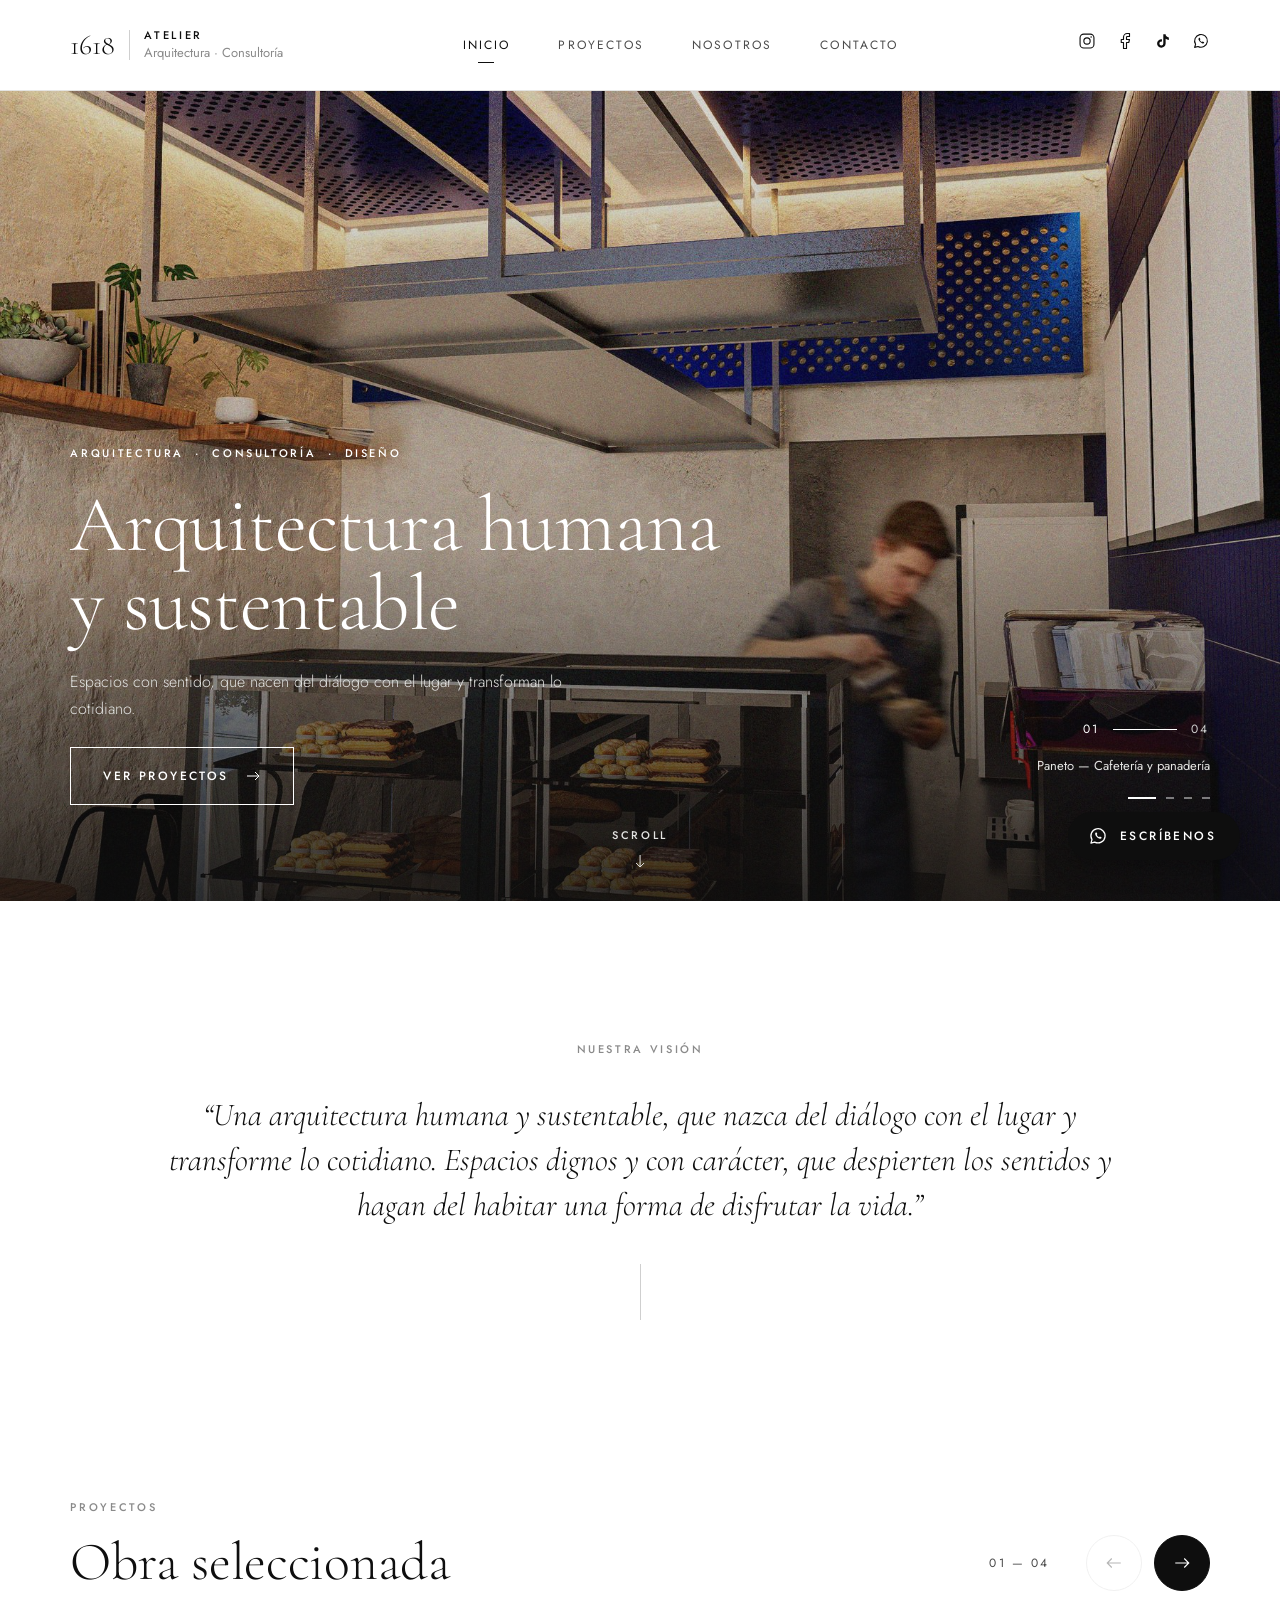
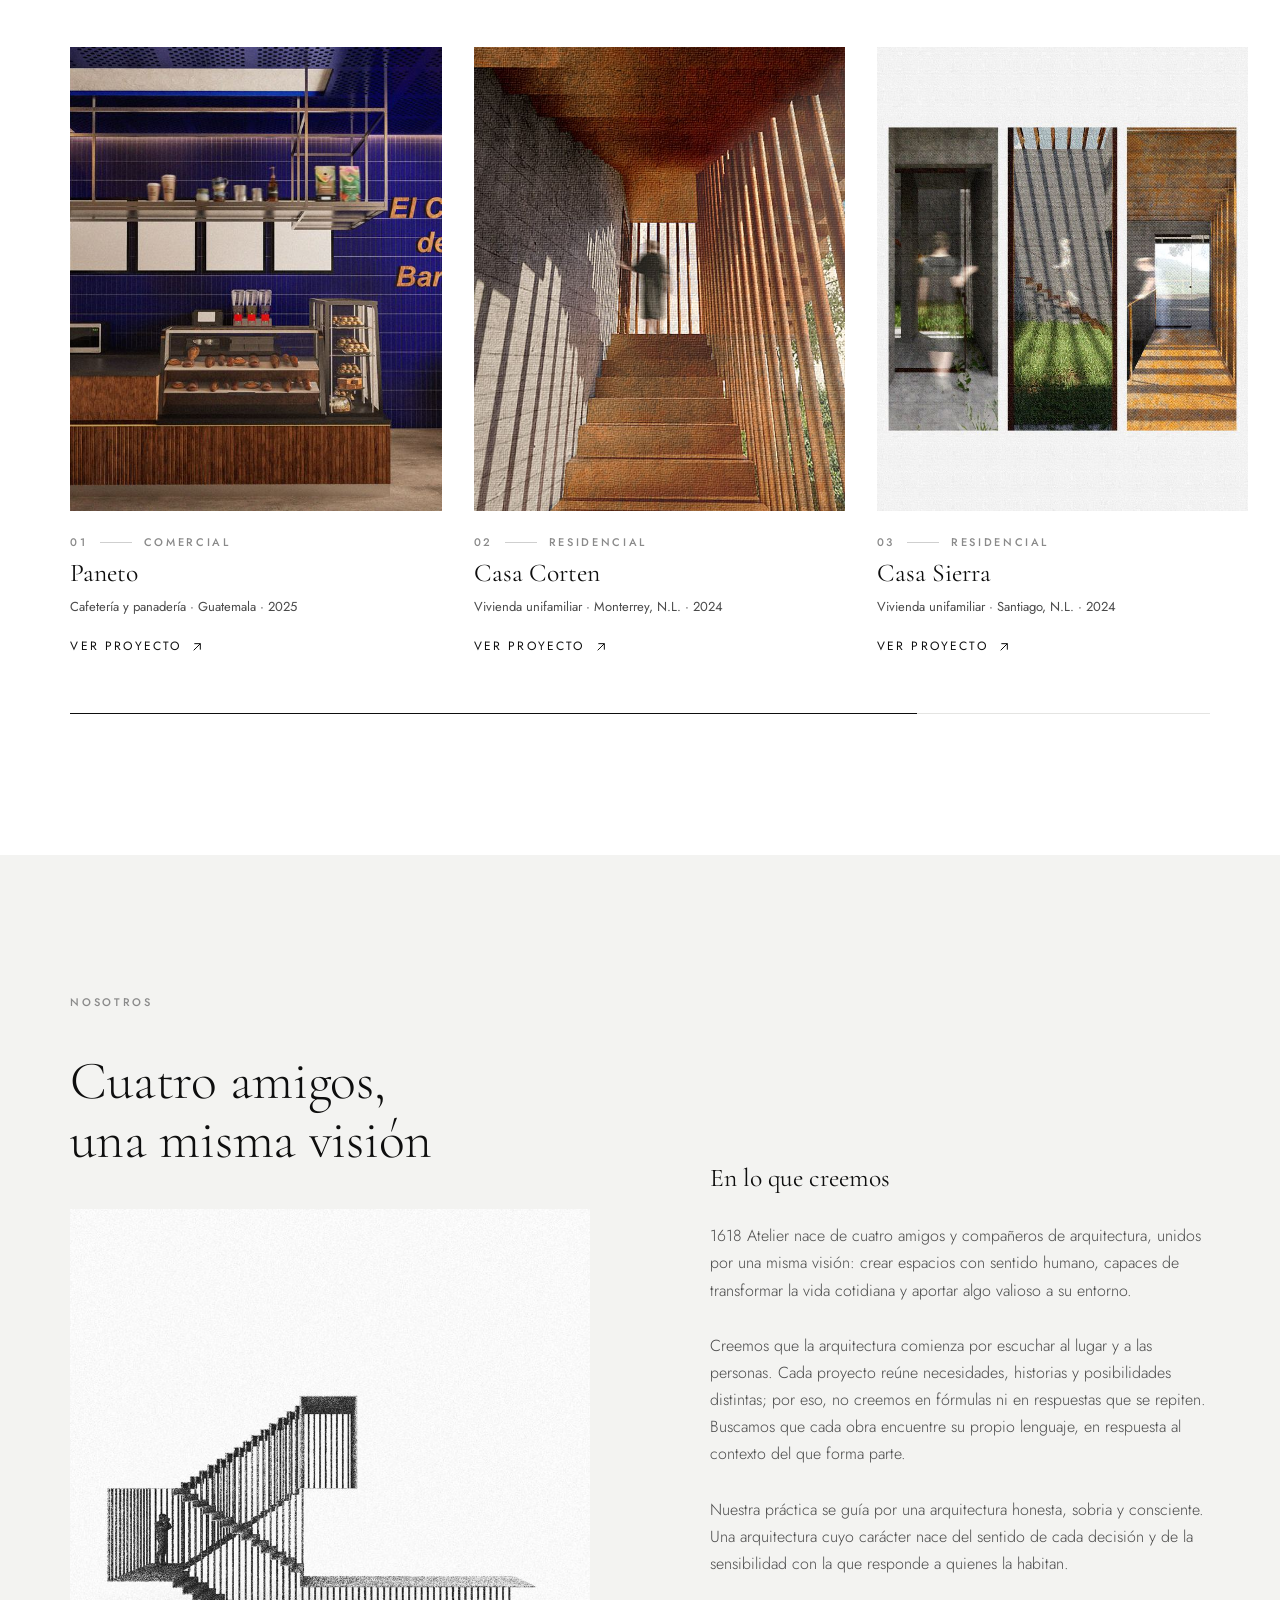
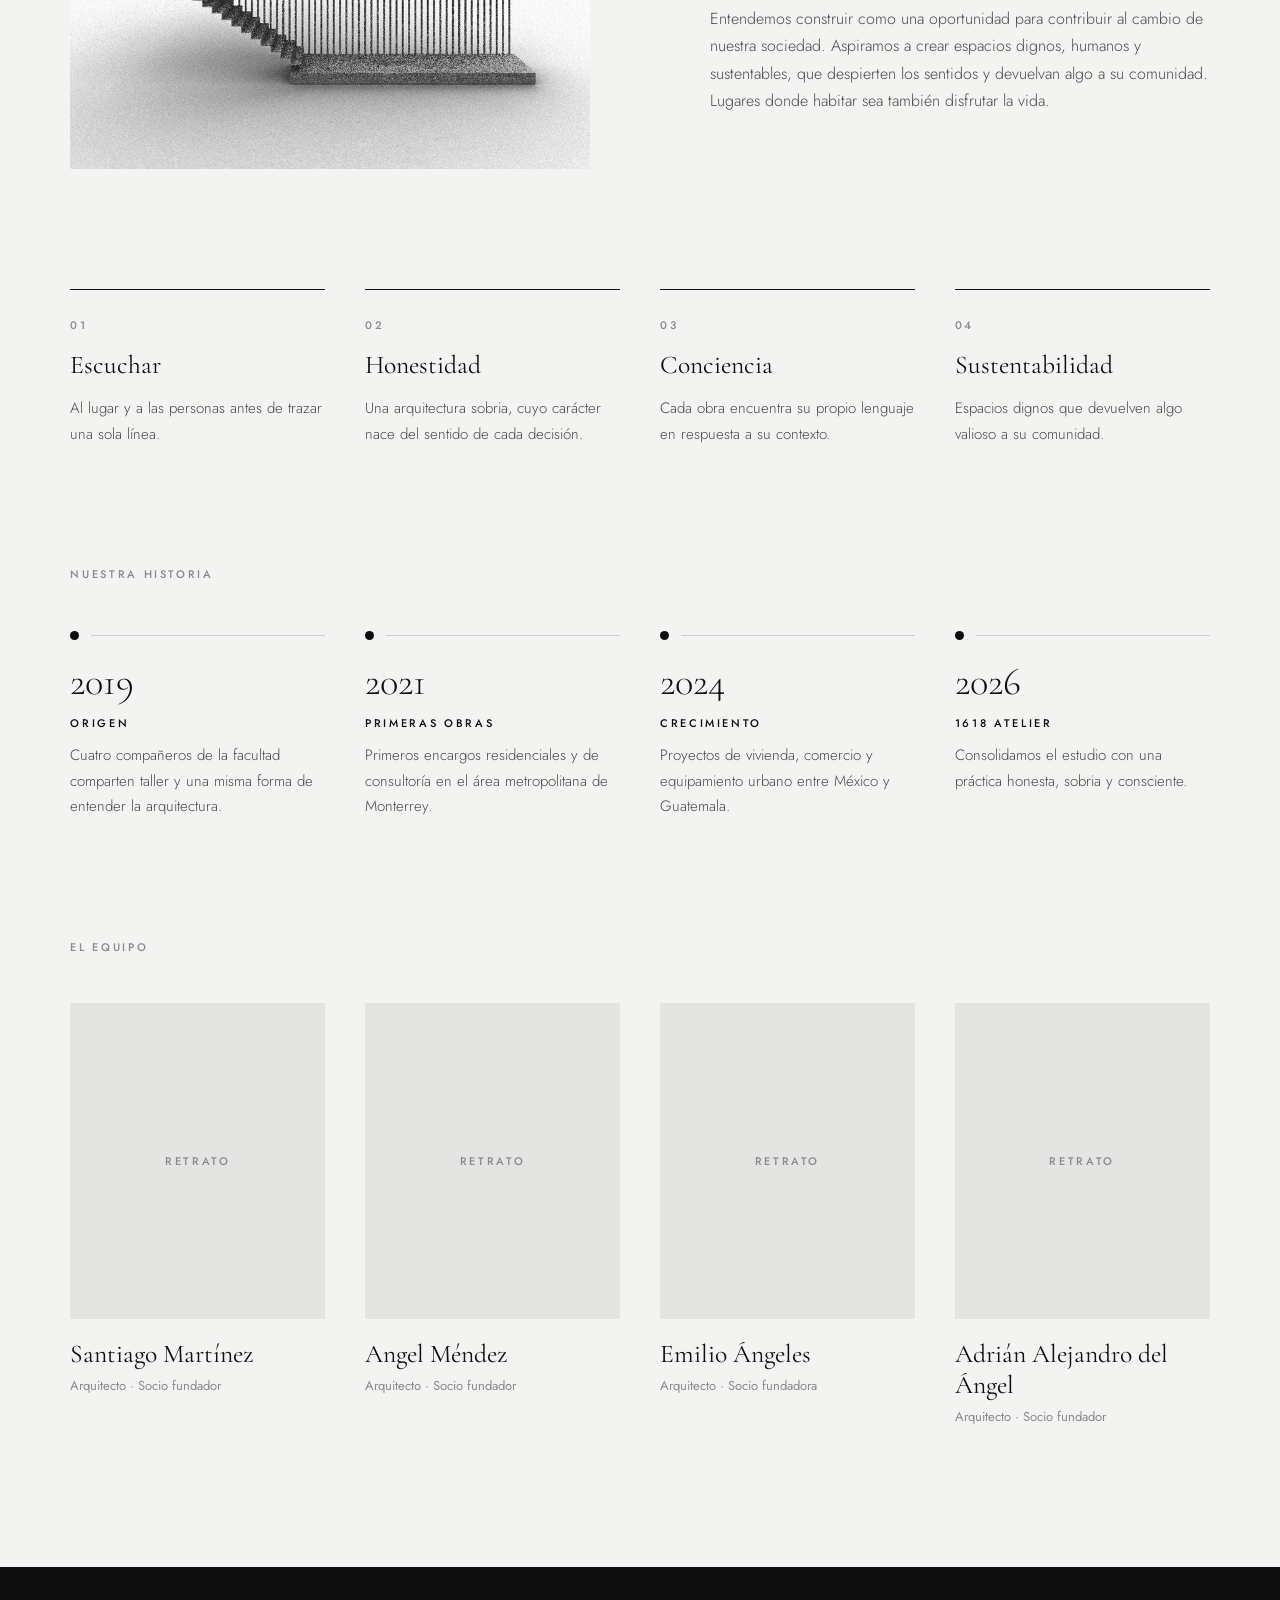
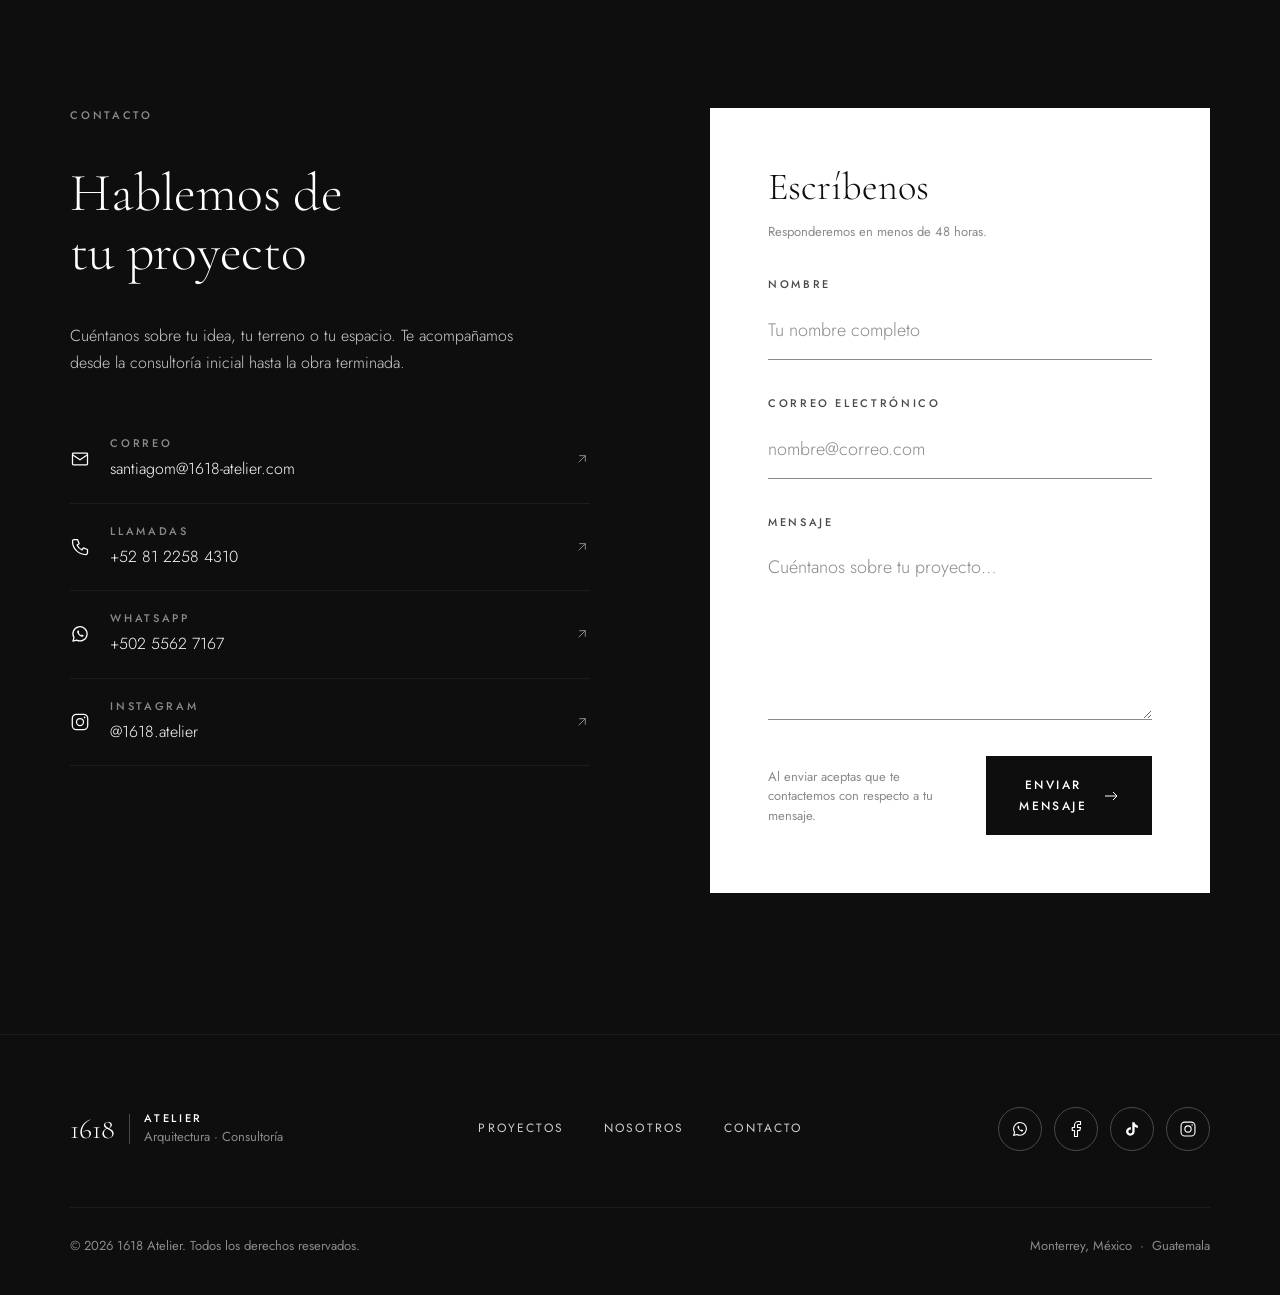
==== commit 0c9a3b12: "refactor: move team, socials and contact info to js/site.js" ====
--- a/index.html
+++ b/index.html
@@ -84,21 +84,7 @@
         <a class="nav__link" href="#nosotros">Nosotros</a>
         <a class="nav__link" href="#contacto">Contacto</a>
       </nav>
-      <div class="header__social">
-        <a href="https://www.instagram.com/1618.atelier/" target="_blank" rel="noopener" aria-label="Instagram"><svg
-            class="icon">
-            <use href="#i-instagram" />
-          </svg></a>
-        <a href="#" data-social="facebook" target="_blank" rel="noopener" aria-label="Facebook"><svg class="icon">
-            <use href="#i-facebook" />
-          </svg></a>
-        <a href="#" data-social="tiktok" target="_blank" rel="noopener" aria-label="TikTok"><svg class="icon">
-            <use href="#i-tiktok" />
-          </svg></a>
-        <a href="https://wa.me/50255627167" target="_blank" rel="noopener" aria-label="WhatsApp"><svg class="icon">
-            <use href="#i-whatsapp" />
-          </svg></a>
-      </div>
+      <div class="header__social" data-social-row="header"></div>
       <button class="menu-btn" type="button" aria-label="Abrir menú" aria-expanded="false" aria-controls="menu-movil"
         data-menu-open>
         <svg class="icon icon--lg">
@@ -125,25 +111,8 @@
       <a href="#contacto"><span class="eyebrow">04</span>Contacto</a>
     </nav>
     <div class="mobile-menu__bottom">
-      <a class="small" href="mailto:santiagom@1618-atelier.com">santiagom@1618-atelier.com</a>
-      <div class="social-row">
-        <a class="social-btn social-btn--dark" href="https://wa.me/50255627167" target="_blank" rel="noopener"
-          aria-label="WhatsApp"><svg class="icon">
-            <use href="#i-whatsapp" />
-          </svg></a>
-        <a class="social-btn social-btn--dark" href="#" data-social="facebook" target="_blank" rel="noopener"
-          aria-label="Facebook"><svg class="icon">
-            <use href="#i-facebook" />
-          </svg></a>
-        <a class="social-btn social-btn--dark" href="#" data-social="tiktok" target="_blank" rel="noopener"
-          aria-label="TikTok"><svg class="icon">
-            <use href="#i-tiktok" />
-          </svg></a>
-        <a class="social-btn social-btn--dark" href="https://www.instagram.com/1618.atelier/" target="_blank"
-          rel="noopener" aria-label="Instagram"><svg class="icon">
-            <use href="#i-instagram" />
-          </svg></a>
-      </div>
+      <a class="small" data-email></a>
+      <div class="social-row" data-social-row="row"></div>
     </div>
   </div>
 
@@ -277,28 +246,7 @@
 
         <div class="team">
           <p class="eyebrow muted reveal">El equipo</p>
-          <ul class="team__grid">
-            <li class="team__member reveal">
-              <div class="team__photo"><span class="eyebrow muted">Retrato</span></div>
-              <h4 class="h3">Santiago Martínez</h4>
-              <p class="small muted">Arquitecto · Socio fundador</p>
-            </li>
-            <li class="team__member reveal">
-              <div class="team__photo"><span class="eyebrow muted">Retrato</span></div>
-              <h4 class="h3">Angel Méndez</h4>
-              <p class="small muted">Arquitecto · Socio fundador</p>
-            </li>
-            <li class="team__member reveal">
-              <div class="team__photo"><span class="eyebrow muted">Retrato</span></div>
-              <h4 class="h3">Emilio Ángeles</h4>
-              <p class="small muted">Arquitecto · Socio fundadora</p>
-            </li>
-            <li class="team__member reveal">
-              <div class="team__photo"><span class="eyebrow muted">Retrato</span></div>
-              <h4 class="h3">Adrián Alejandro del Ángel</h4>
-              <p class="small muted">Arquitecto · Socio fundador</p>
-            </li>
-          </ul>
+          <ul class="team__grid" data-team></ul>
         </div>
       </div>
     </section>
@@ -311,32 +259,7 @@
           <h2 class="h1 reveal">Hablemos de<br>tu proyecto</h2>
           <p class="body-l contact__lead reveal">Cuéntanos sobre tu idea, tu terreno o tu espacio. Te acompañamos desde
             la consultoría inicial hasta la obra terminada.</p>
-          <ul class="contact__list">
-            <li><a href="mailto:santiagom@1618-atelier.com"><svg class="icon">
-                  <use href="#i-mail" />
-                </svg><span><span class="eyebrow muted">Correo</span><span
-                    class="body-l">santiagom@1618-atelier.com</span></span><svg class="icon icon--sm muted">
-                  <use href="#i-arrow-up-right" />
-                </svg></a></li>
-            <li><a href="tel:+528122584310"><svg class="icon">
-                  <use href="#i-phone" />
-                </svg><span><span class="eyebrow muted">Llamadas</span><span class="body-l">+52 81 2258
-                    4310</span></span><svg class="icon icon--sm muted">
-                  <use href="#i-arrow-up-right" />
-                </svg></a></li>
-            <li><a href="https://wa.me/50255627167" target="_blank" rel="noopener"><svg class="icon">
-                  <use href="#i-whatsapp" />
-                </svg><span><span class="eyebrow muted">WhatsApp</span><span class="body-l">+502 5562
-                    7167</span></span><svg class="icon icon--sm muted">
-                  <use href="#i-arrow-up-right" />
-                </svg></a></li>
-            <li><a href="https://www.instagram.com/1618.atelier/" target="_blank" rel="noopener"><svg class="icon">
-                  <use href="#i-instagram" />
-                </svg><span><span class="eyebrow muted">Instagram</span><span
-                    class="body-l">@1618.atelier</span></span><svg class="icon icon--sm muted">
-                  <use href="#i-arrow-up-right" />
-                </svg></a></li>
-          </ul>
+          <ul class="contact__list" data-contact-list></ul>
         </div>
 
         <form class="form reveal" data-contact-form novalidate>
@@ -385,33 +308,16 @@
         <nav class="footer__nav" aria-label="Pie de página">
           <a href="#proyectos">Proyectos</a><a href="#nosotros">Nosotros</a><a href="#contacto">Contacto</a>
         </nav>
-        <div class="social-row">
-          <a class="social-btn social-btn--dark" href="https://wa.me/50255627167" target="_blank" rel="noopener"
-            aria-label="WhatsApp"><svg class="icon">
-              <use href="#i-whatsapp" />
-            </svg></a>
-          <a class="social-btn social-btn--dark" href="#" data-social="facebook" target="_blank" rel="noopener"
-            aria-label="Facebook"><svg class="icon">
-              <use href="#i-facebook" />
-            </svg></a>
-          <a class="social-btn social-btn--dark" href="#" data-social="tiktok" target="_blank" rel="noopener"
-            aria-label="TikTok"><svg class="icon">
-              <use href="#i-tiktok" />
-            </svg></a>
-          <a class="social-btn social-btn--dark" href="https://www.instagram.com/1618.atelier/" target="_blank"
-            rel="noopener" aria-label="Instagram"><svg class="icon">
-              <use href="#i-instagram" />
-            </svg></a>
-        </div>
+        <div class="social-row" data-social-row="row"></div>
       </div>
       <div class="footer__bottom small">
         <span>© <span data-year>2026</span> 1618 Atelier. Todos los derechos reservados.</span>
-        <span>Monterrey, México &nbsp;·&nbsp; Guatemala</span>
+        <span data-locations></span>
       </div>
     </div>
   </footer>
 
-  <a class="wa-float" href="https://wa.me/50255627167" target="_blank" rel="noopener"
+  <a class="wa-float" data-wa-link href="#" target="_blank" rel="noopener"
     aria-label="Escríbenos por WhatsApp">
     <svg class="icon">
       <use href="#i-whatsapp" />
@@ -419,6 +325,7 @@
   </a>
 
   <script src="js/projects.js"></script>
+  <script src="js/site.js"></script>
   <script src="js/main.js"></script>
 </body>
 
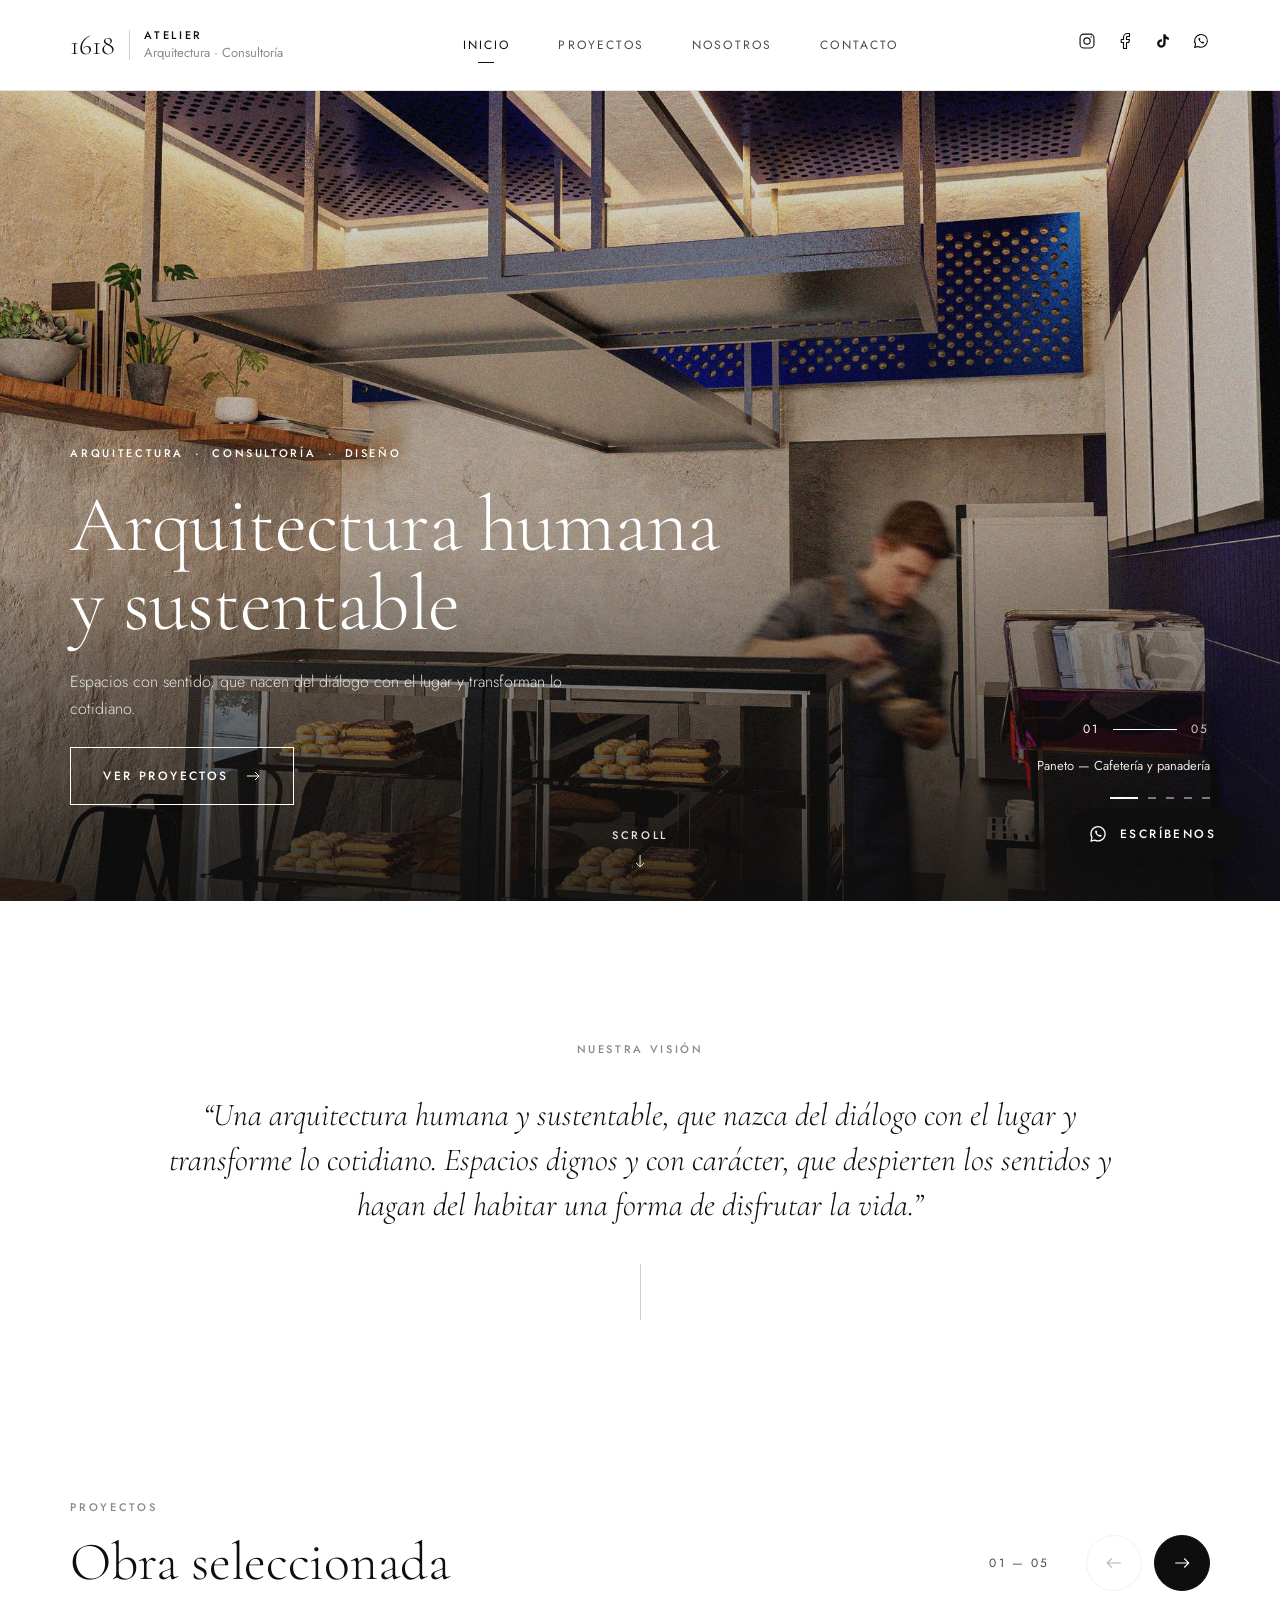
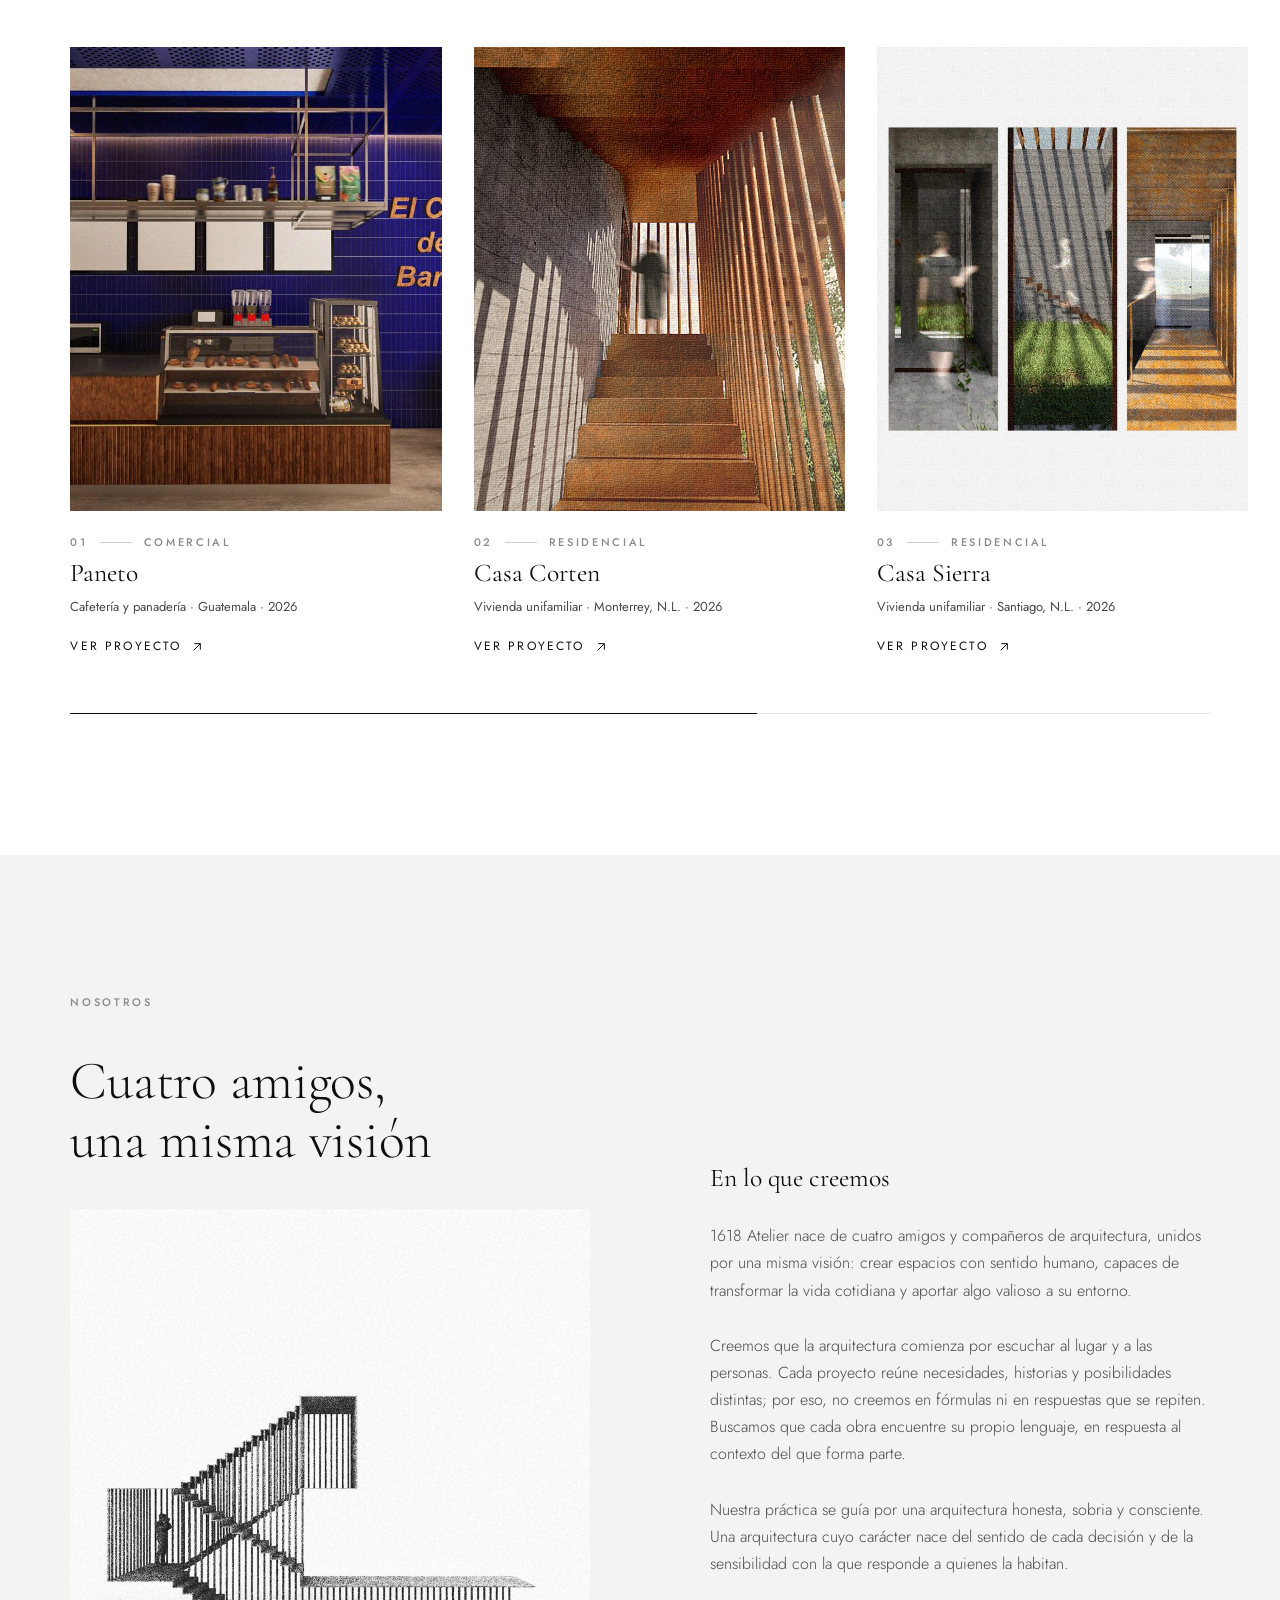
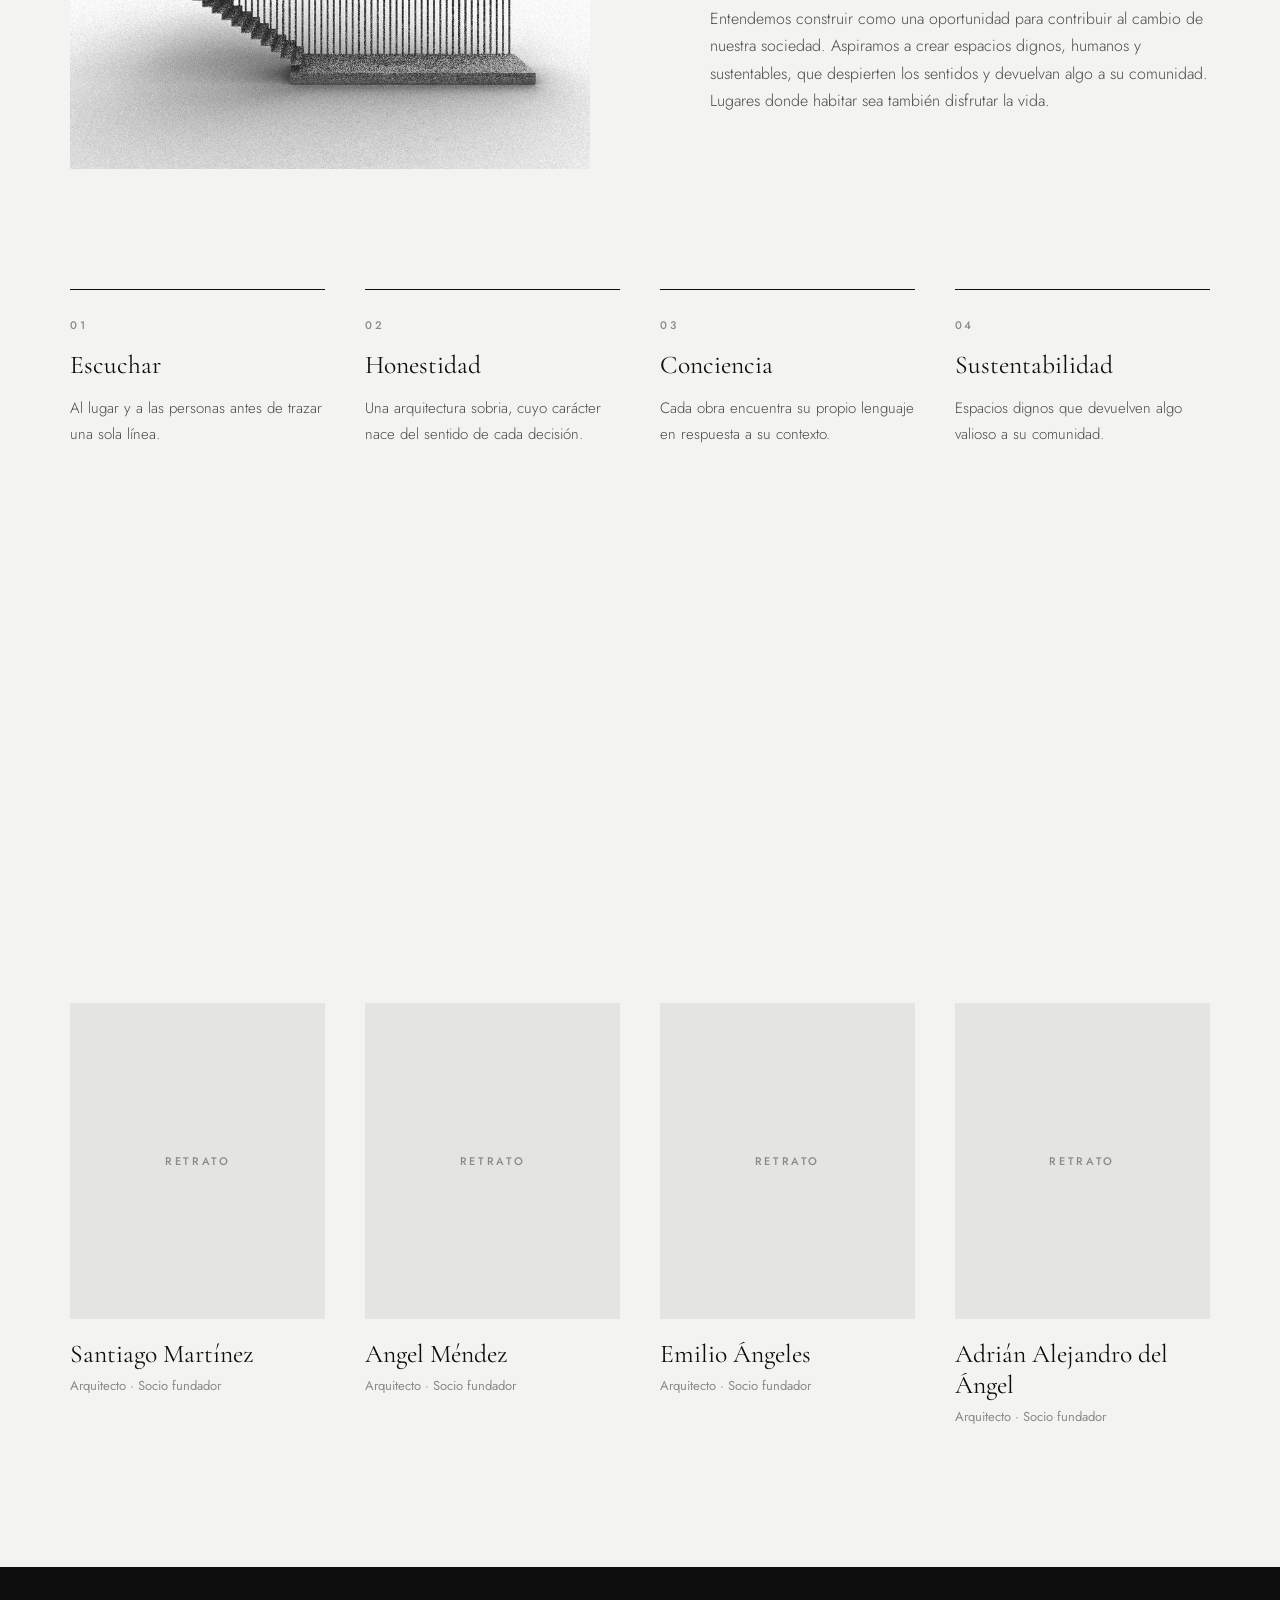
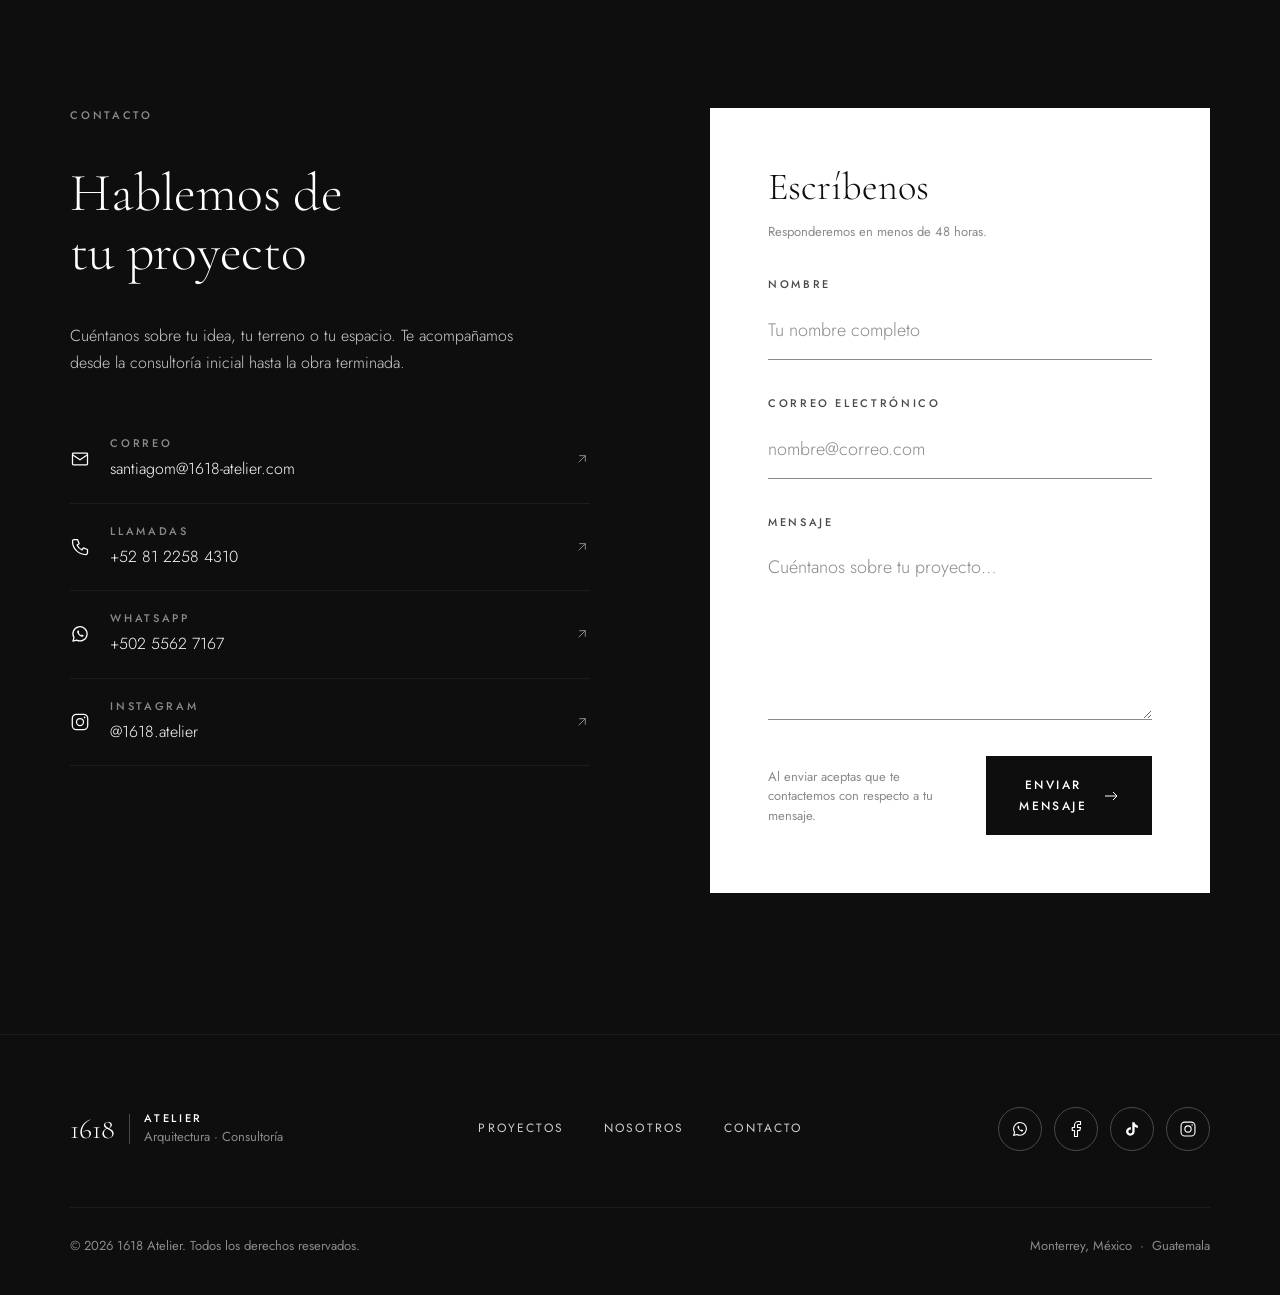
==== commit 21f5009b: "feat: add back-to-top button above the WhatsApp float" ====
--- a/index.html
+++ b/index.html
@@ -55,6 +55,9 @@
     </symbol>
     <symbol id="i-arrow-up-right" viewBox="0 0 24 24" fill="none">
       <path d="M7 17L17 7M8 7h9v9" stroke="currentColor" stroke-width="1.5" />
+    </symbol>
+    <symbol id="i-arrow-up" viewBox="0 0 24 24" fill="none">
+      <path d="M12 21V3M6 9l6-6 6 6" stroke="currentColor" stroke-width="1.5" />
     </symbol>
     <symbol id="i-arrow-down" viewBox="0 0 24 24" fill="none">
       <path d="M12 3v18M6 15l6 6 6-6" stroke="currentColor" stroke-width="1.5" />
@@ -317,6 +320,12 @@
     </div>
   </footer>
 
+  <button class="to-top" type="button" data-to-top aria-label="Volver arriba" tabindex="-1" aria-hidden="true">
+    <svg class="icon">
+      <use href="#i-arrow-up" />
+    </svg>
+  </button>
+
   <a class="wa-float" data-wa-link href="#" target="_blank" rel="noopener"
     aria-label="Escríbenos por WhatsApp">
     <svg class="icon">
--- a/css/styles.css
+++ b/css/styles.css
@@ -20,6 +20,10 @@
   --gutter: clamp(24px, 5.5vw, 80px);
   --section: clamp(88px, 11vw, 160px);
   --header-h: 90px;
+  --float-right: 40px;   /* floating buttons: shared right inset */
+  --float-bottom: 40px;  /* WhatsApp button bottom inset */
+  --wa-h: 52px;          /* WhatsApp button height */
+  --float-gap: 12px;     /* gap between stacked floating buttons */
   --ease: cubic-bezier(.22, .61, .36, 1);
 }
 
@@ -329,9 +333,10 @@
 
 /* ---------- WhatsApp flotante ---------- */
 .wa-float {
-  position: fixed; right: 40px; bottom: 40px; z-index: 40;
+  position: fixed; right: var(--float-right); bottom: var(--float-bottom); z-index: 40;
   display: inline-flex; align-items: center; gap: 12px;
-  padding: 14px 24px 14px 20px; border-radius: 28px;
+  height: var(--wa-h); box-sizing: border-box;
+  padding: 0 24px 0 20px; border-radius: 28px;
   background: var(--black); color: var(--white);
   font-weight: 500; font-size: 12px; letter-spacing: .2em; text-transform: uppercase;
   box-shadow: 0 8px 24px rgba(0,0,0,.25);
@@ -339,6 +344,26 @@
 }
 .wa-float:hover { transform: translateY(-3px); background: var(--gray-900); }
 .wa-float .icon { width: 20px; height: 20px; }
+
+/* ---------- Volver arriba (apilado sobre WhatsApp) ---------- */
+.to-top {
+  position: fixed; right: var(--float-right);
+  bottom: calc(var(--float-bottom) + var(--wa-h) + var(--float-gap)); z-index: 40;
+  width: 44px; height: 44px; border-radius: 50%;
+  display: grid; place-items: center;
+  background: var(--white); color: var(--black); border: 1px solid var(--gray-300);
+  box-shadow: 0 8px 24px rgba(0,0,0,.15);
+  cursor: pointer;
+  opacity: 0; visibility: hidden; pointer-events: none; transform: translateY(12px);
+  transition: opacity .3s var(--ease), transform .3s var(--ease), visibility 0s .3s, background .3s var(--ease), color .3s var(--ease), border-color .3s var(--ease);
+}
+.to-top.is-visible {
+  opacity: 1; visibility: visible; pointer-events: auto; transform: none;
+  transition-delay: 0s;
+}
+.to-top:hover { background: var(--black); color: var(--white); border-color: var(--black); }
+.to-top .icon { width: 20px; height: 20px; }
+@media (prefers-reduced-motion: reduce) { .to-top { transition: none; } }
 
 /* ==========================================================
    Página de detalle de proyecto
@@ -382,11 +407,24 @@
 
 .lightbox {
   position: fixed; inset: 0; z-index: 70; background: rgba(14,14,14,.94);
-  display: grid; place-items: center; padding: 64px 24px;
+  overflow: hidden; overscroll-behavior: contain; touch-action: none;
 }
 .lightbox[hidden] { display: none; }
-.lightbox img { max-width: 100%; max-height: 100%; object-fit: contain; }
-.lightbox button { position: absolute; top: 18px; right: 24px; color: var(--white); width: 44px; height: 44px; display: grid; place-items: center; }
+.lightbox img {
+  position: absolute; top: 0; left: 0; max-width: none; transform-origin: 0 0;
+  touch-action: none; user-select: none; -webkit-user-select: none; cursor: zoom-in;
+}
+.lightbox.is-zoomed img { cursor: grab; }
+.lightbox.is-dragging img { cursor: grabbing; }
+.lightbox button { color: var(--white); width: 44px; height: 44px; display: grid; place-items: center; }
+.lightbox__close { position: absolute; top: 18px; right: 24px; }
+.lightbox__tools {
+  position: absolute; bottom: 10px; left: 50%; transform: translateX(-50%);
+  display: flex; gap: 4px; padding: 0 4px; background: rgba(14,14,14,.6);
+}
+@media (prefers-reduced-motion: no-preference) {
+  .lightbox img.is-animating { transition: transform .25s var(--ease); }
+}
 
 .not-found { padding-block: var(--section); display: flex; flex-direction: column; align-items: flex-start; gap: 24px; }
 
@@ -453,7 +491,8 @@
   .footer__nav { gap: 28px; }
   .footer__bottom { flex-direction: column; align-items: center; text-align: center; }
 
-  .wa-float { right: 20px; bottom: 24px; width: 56px; height: 56px; padding: 0; justify-content: center; }
+  :root { --float-right: 20px; --float-bottom: 24px; --wa-h: 56px; }
+  .wa-float { width: 56px; padding: 0; justify-content: center; }
   .wa-float span { display: none; }
   .wa-float .icon { width: 24px; height: 24px; }
 
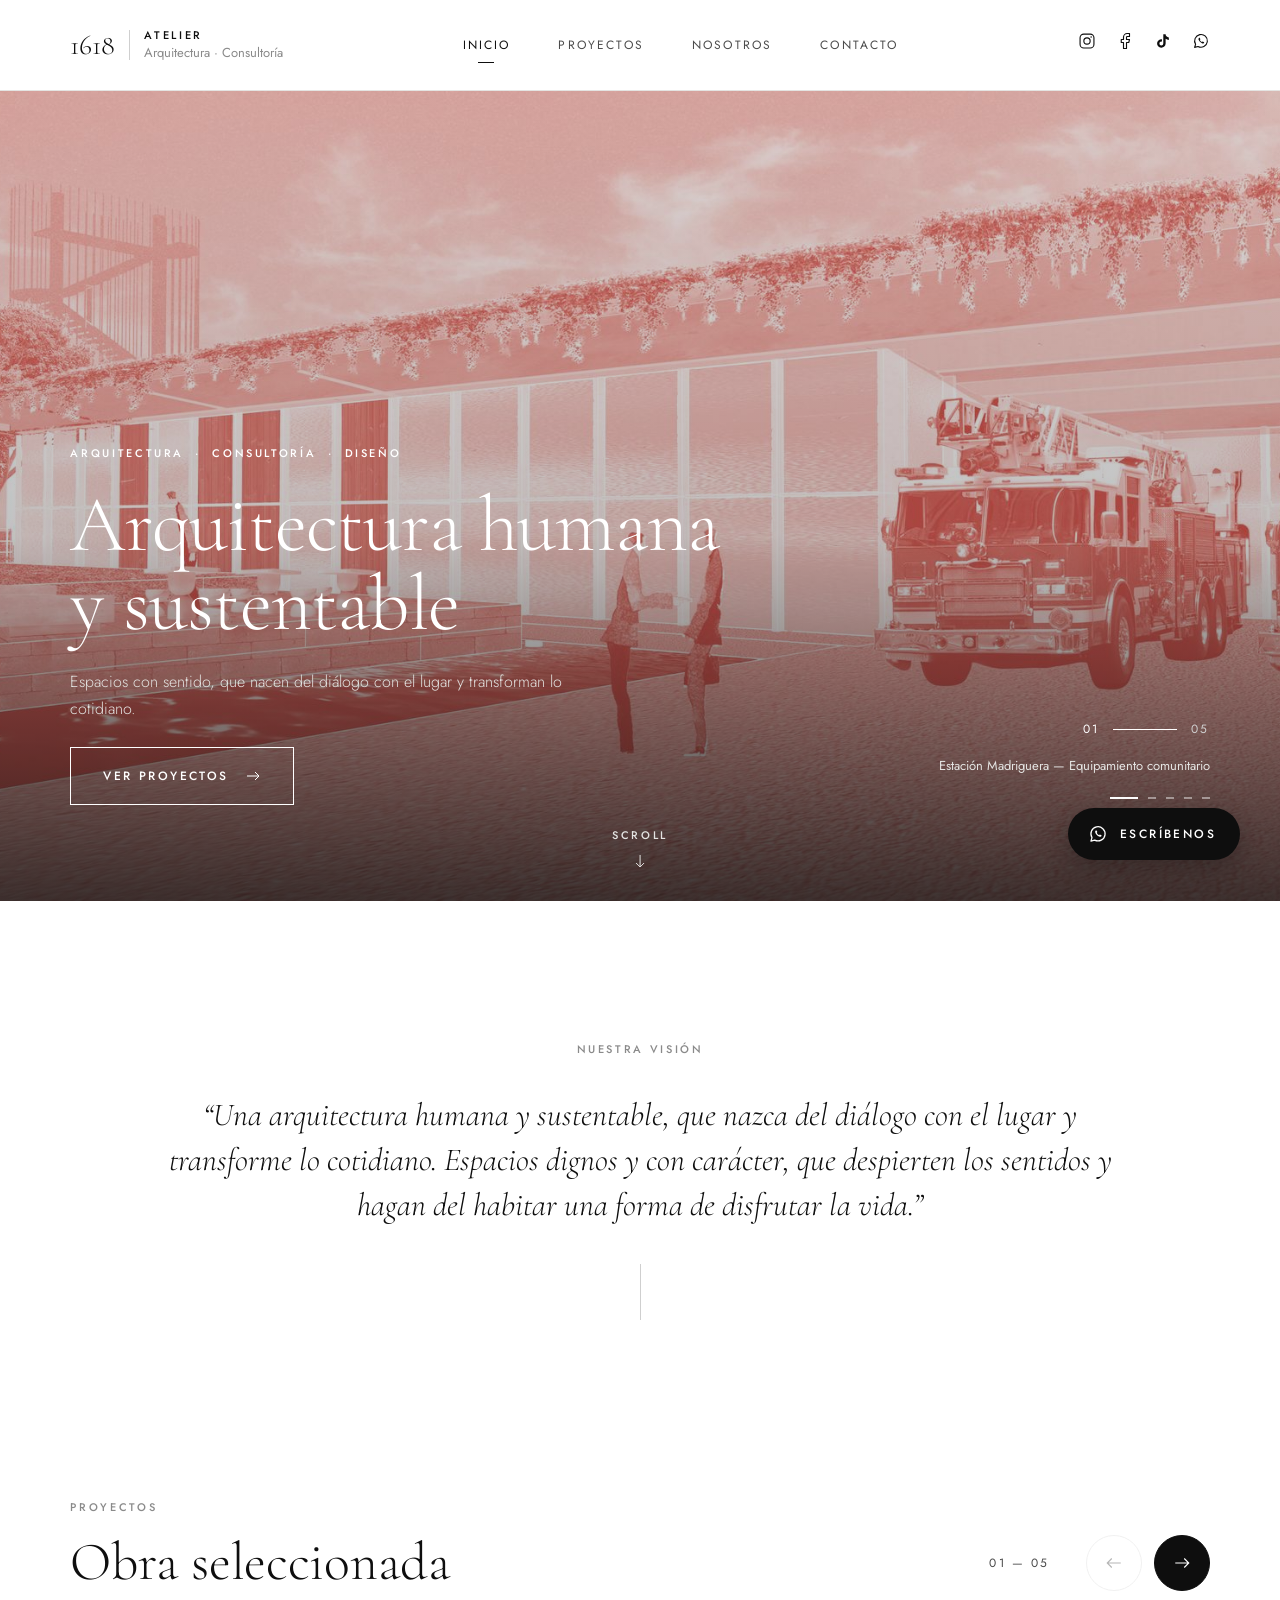
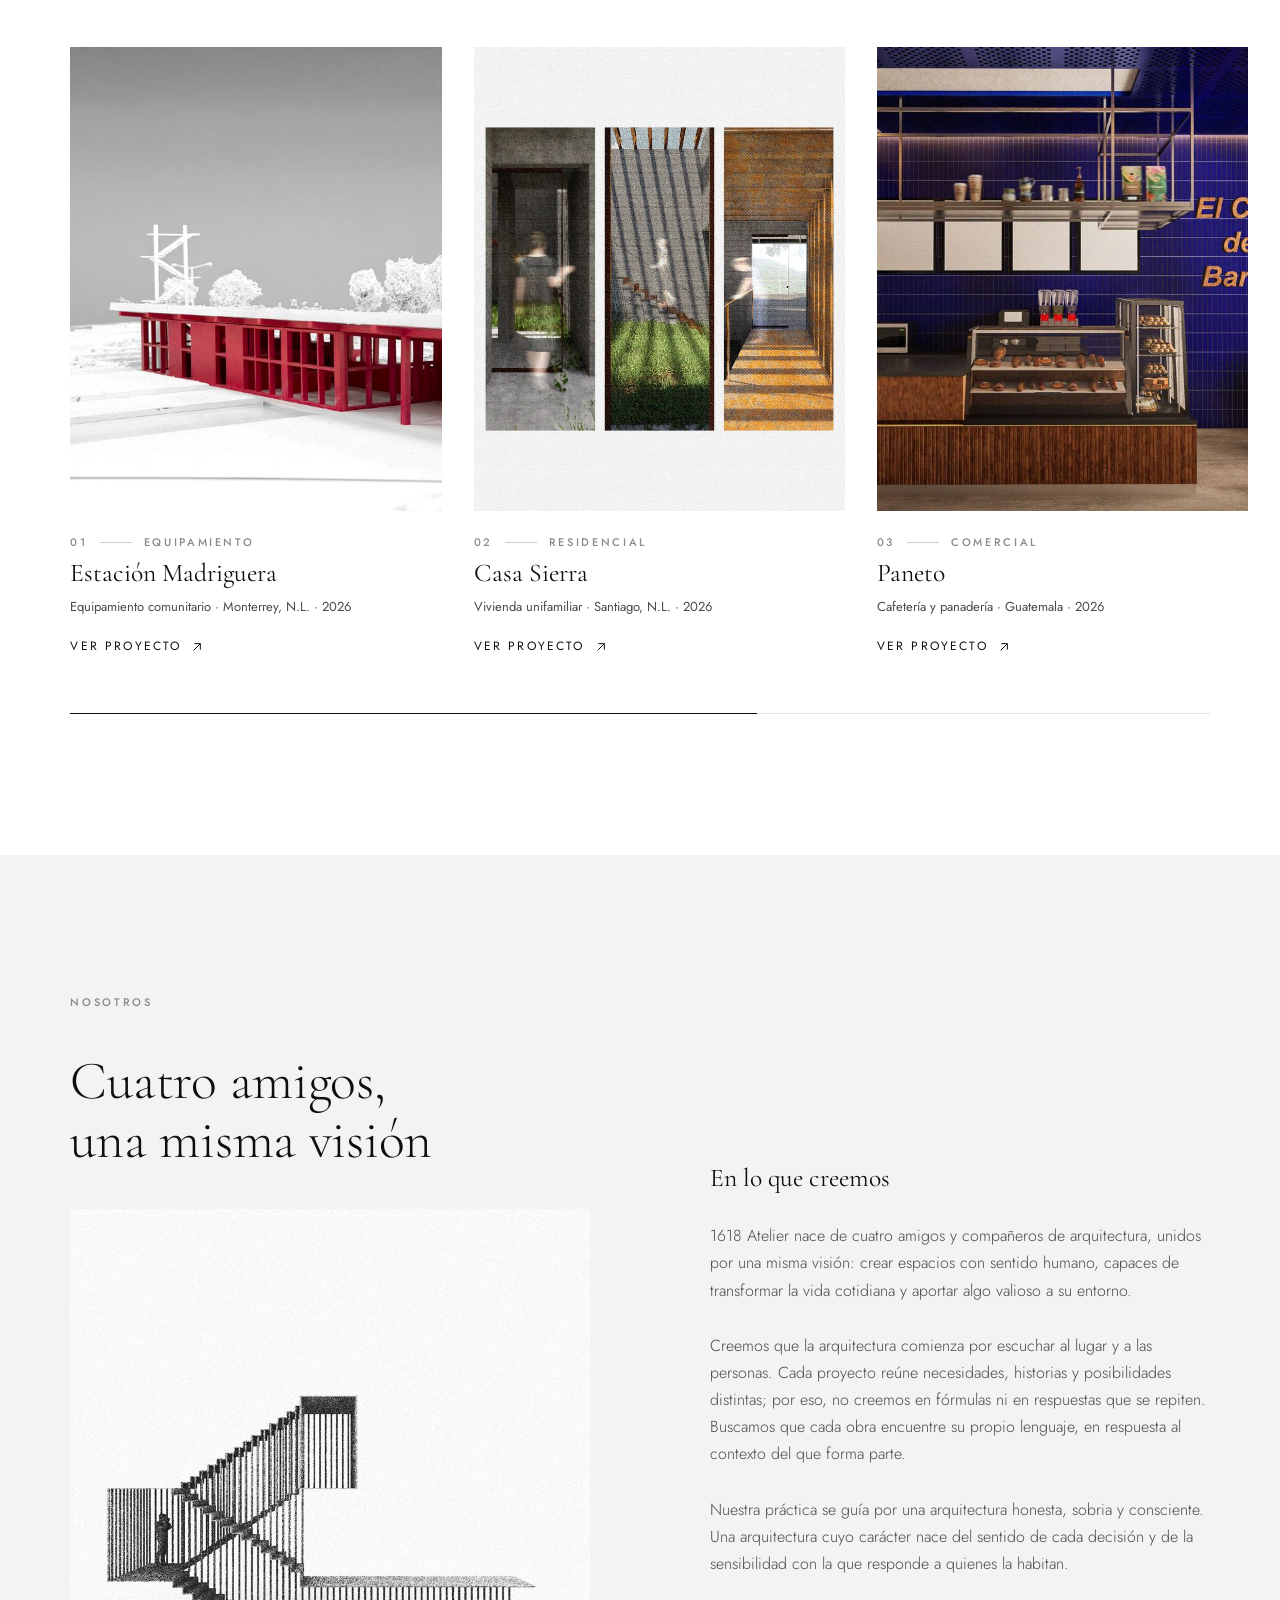
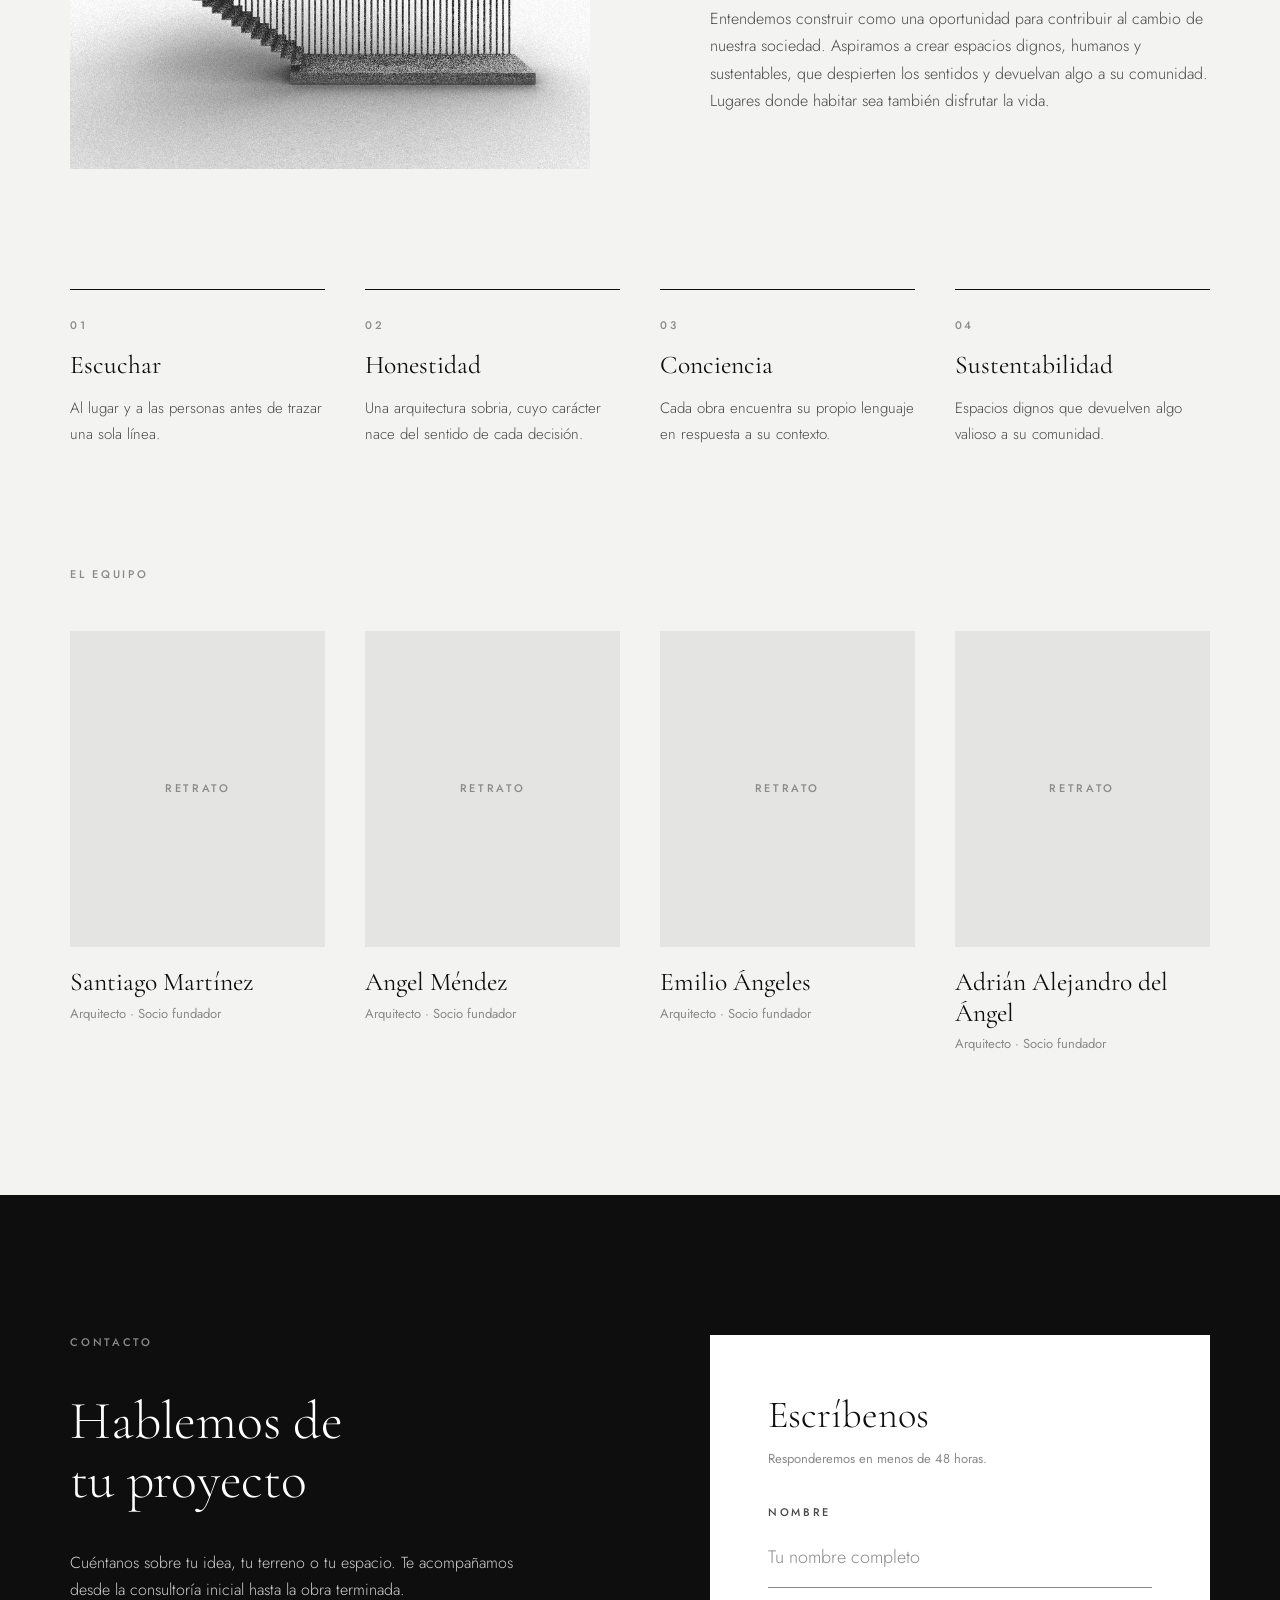
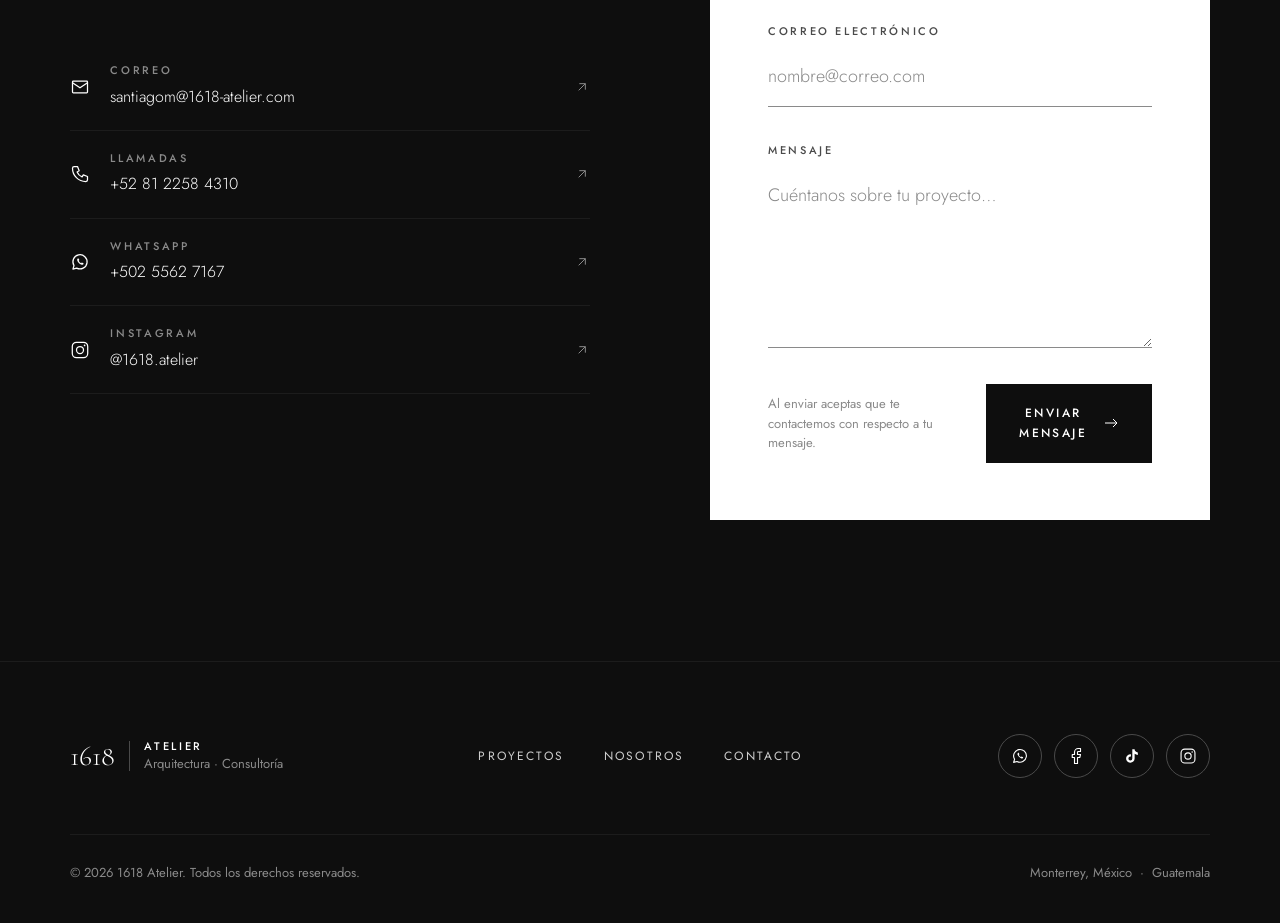
==== commit 7ee501dc: "chore: remove history timeline, add social links and trim README Remove the "Nuestra historia" timel" ====
--- a/index.html
+++ b/index.html
@@ -225,28 +225,6 @@
           </li>
         </ul>
 
-        <div class="history">
-          <p class="eyebrow muted reveal">Nuestra historia</p>
-          <ol class="timeline">
-            <li class="timeline__item reveal"><span class="timeline__dot"></span><span class="h2">2019</span><span
-                class="eyebrow">Origen</span>
-              <p>Cuatro compañeros de la facultad comparten taller y una misma forma de entender la arquitectura.</p>
-            </li>
-            <li class="timeline__item reveal"><span class="timeline__dot"></span><span class="h2">2021</span><span
-                class="eyebrow">Primeras obras</span>
-              <p>Primeros encargos residenciales y de consultoría en el área metropolitana de Monterrey.</p>
-            </li>
-            <li class="timeline__item reveal"><span class="timeline__dot"></span><span class="h2">2024</span><span
-                class="eyebrow">Crecimiento</span>
-              <p>Proyectos de vivienda, comercio y equipamiento urbano entre México y Guatemala.</p>
-            </li>
-            <li class="timeline__item reveal"><span class="timeline__dot"></span><span class="h2">2026</span><span
-                class="eyebrow">1618 Atelier</span>
-              <p>Consolidamos el estudio con una práctica honesta, sobria y consciente.</p>
-            </li>
-          </ol>
-        </div>
-
         <div class="team">
           <p class="eyebrow muted reveal">El equipo</p>
           <ul class="team__grid" data-team></ul>
@@ -326,8 +304,7 @@
     </svg>
   </button>
 
-  <a class="wa-float" data-wa-link href="#" target="_blank" rel="noopener"
-    aria-label="Escríbenos por WhatsApp">
+  <a class="wa-float" data-wa-link href="#" target="_blank" rel="noopener" aria-label="Escríbenos por WhatsApp">
     <svg class="icon">
       <use href="#i-whatsapp" />
     </svg><span>Escríbenos</span>
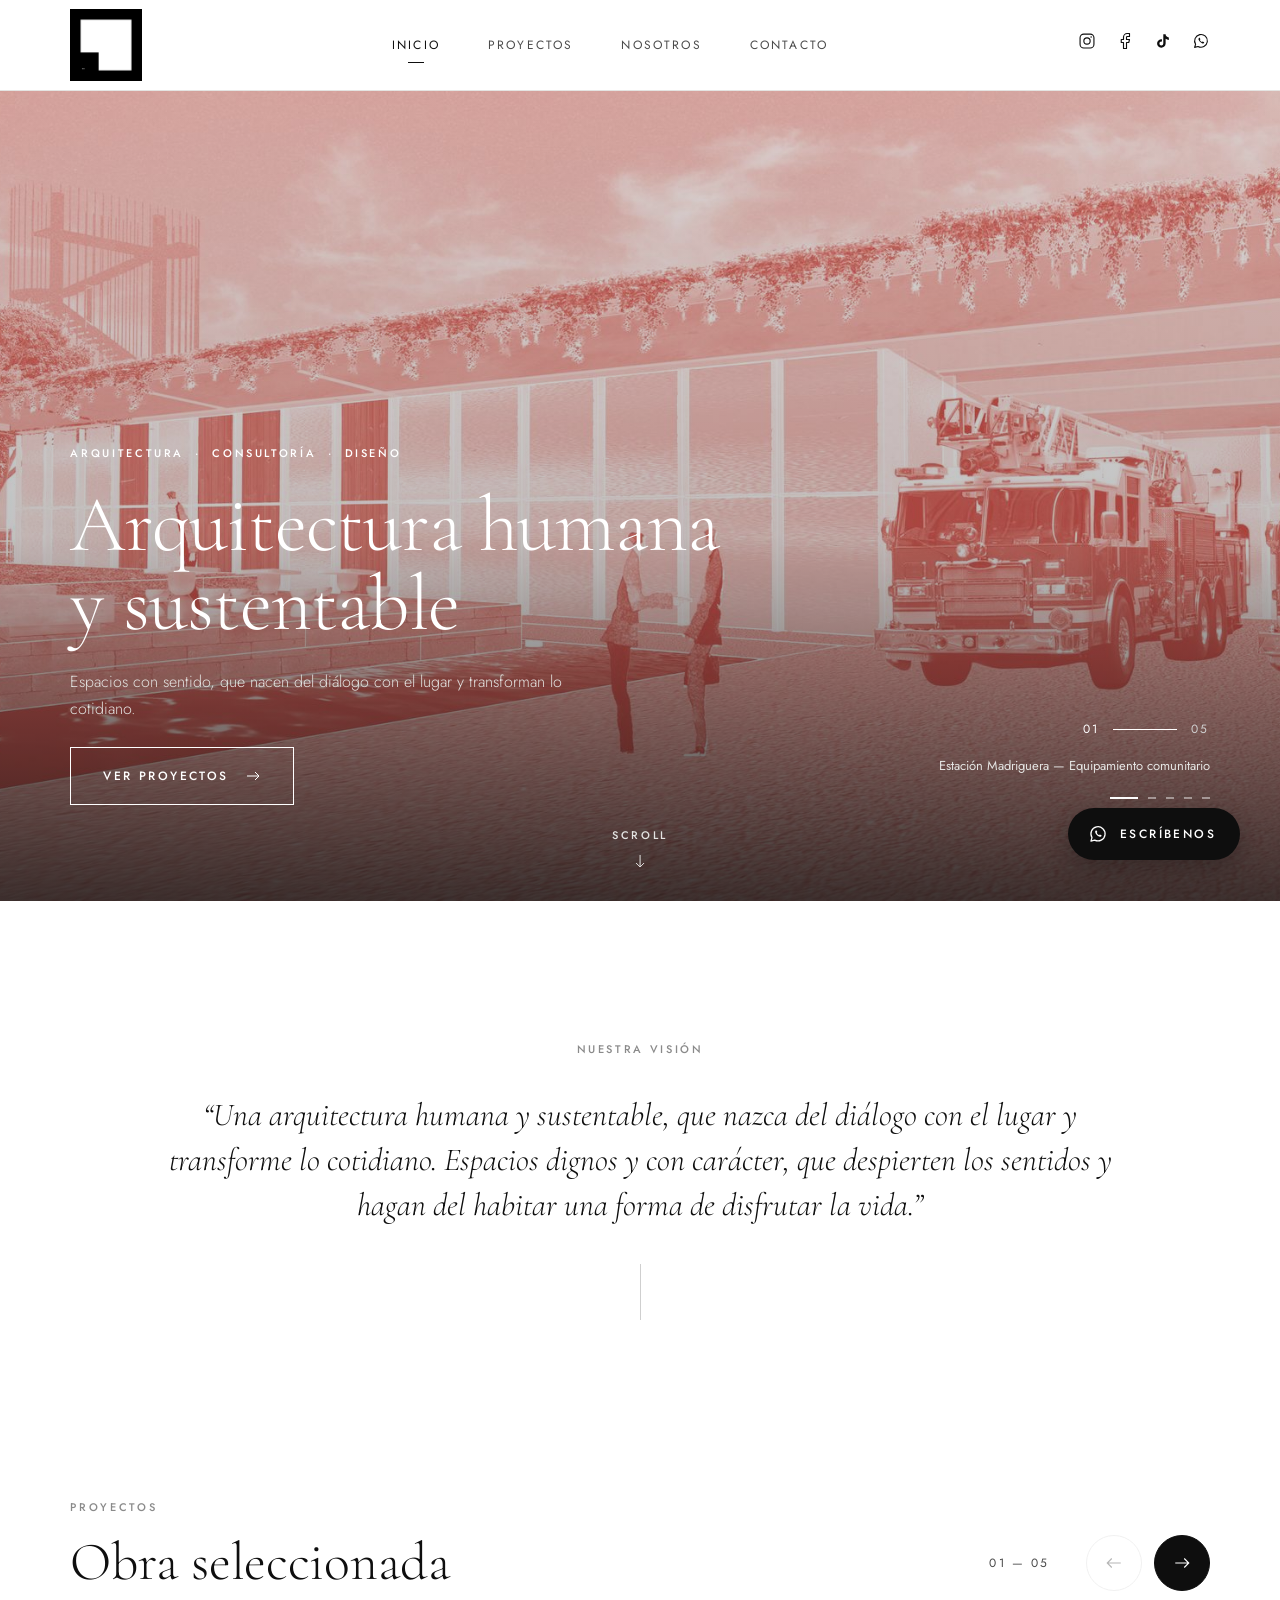
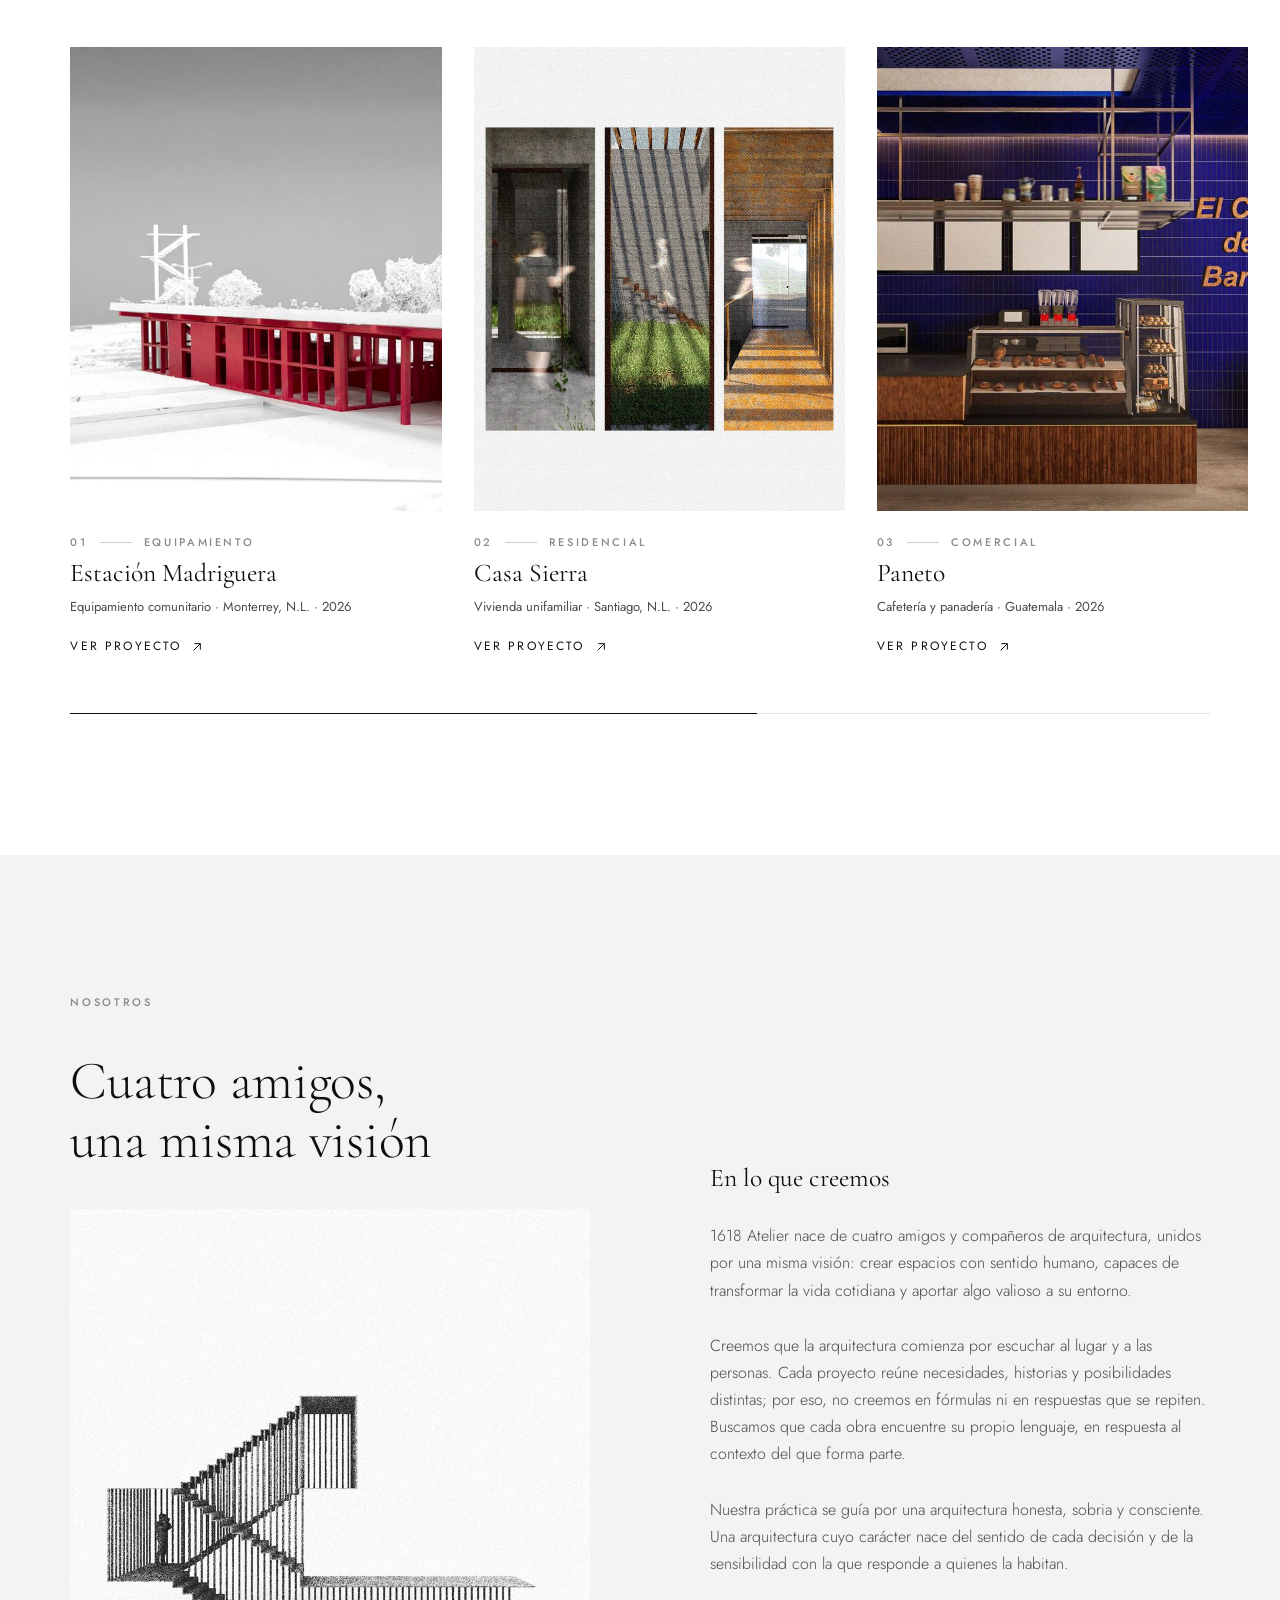
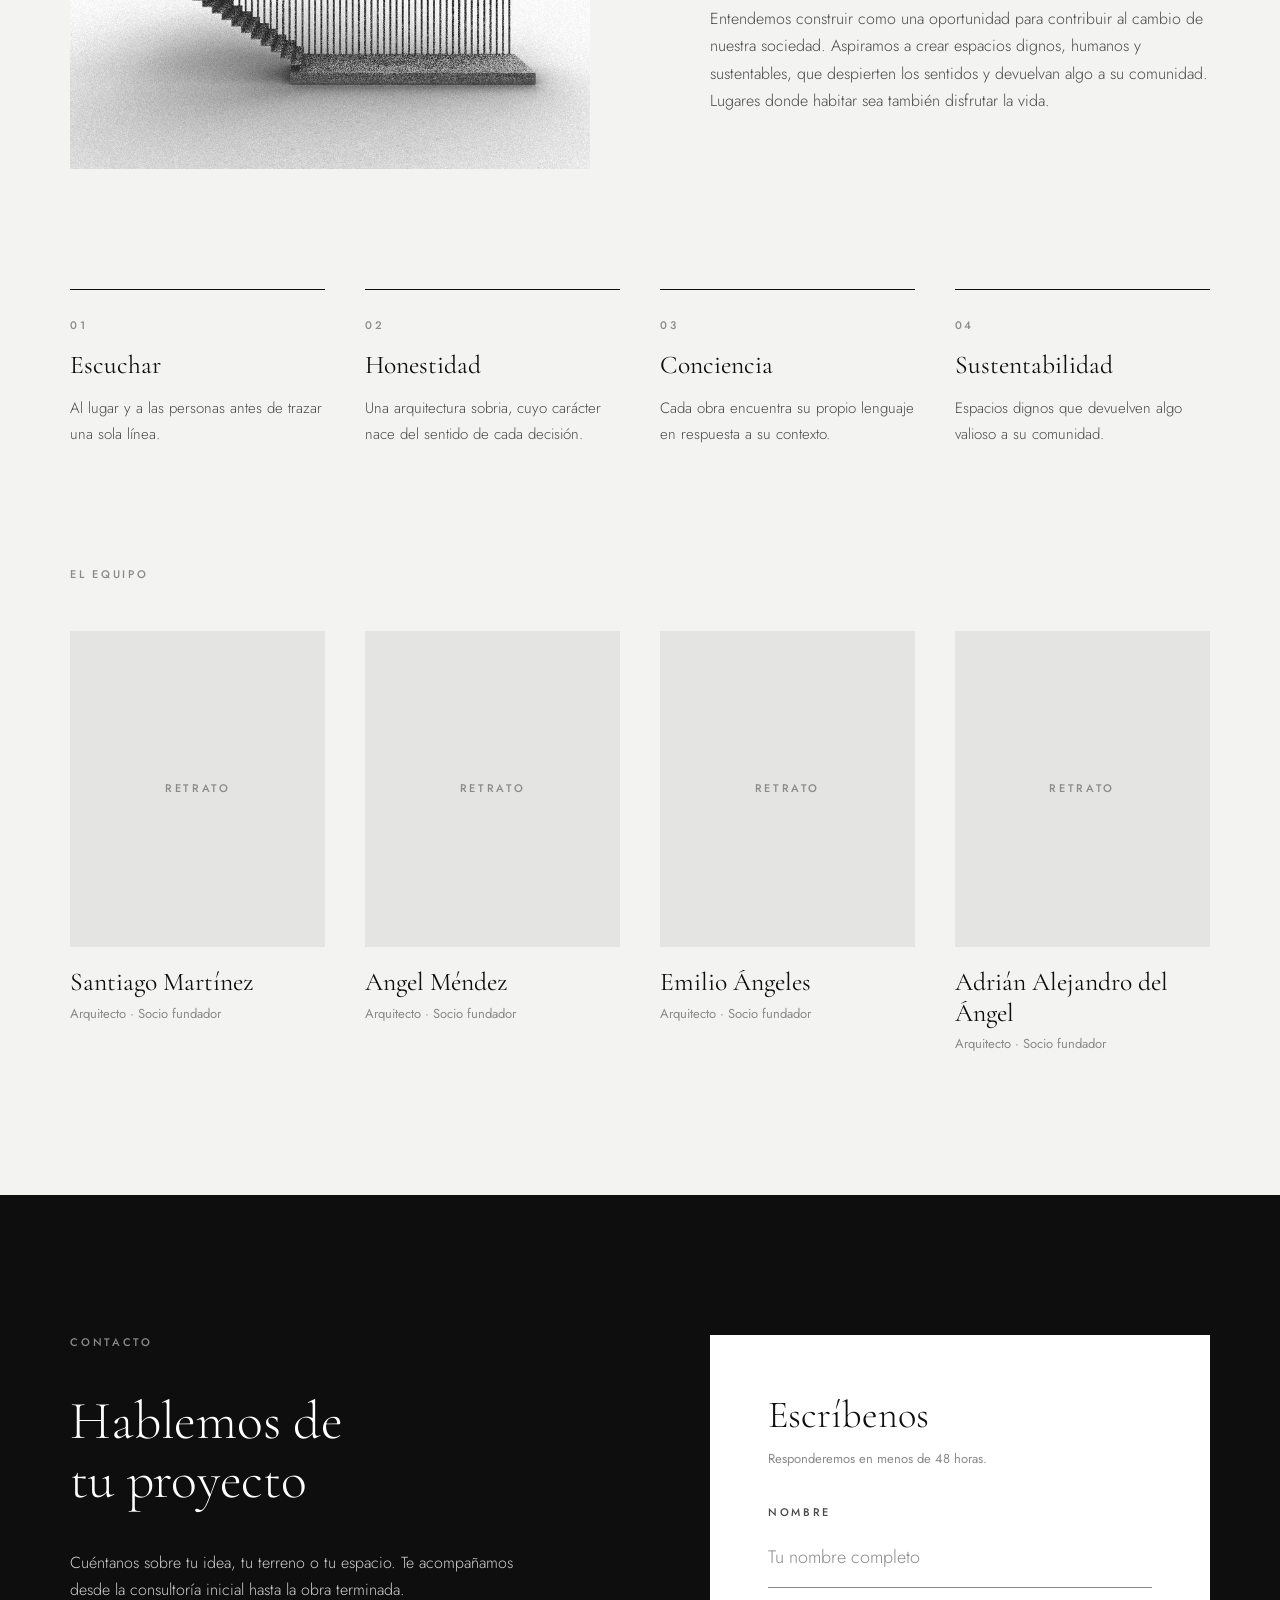
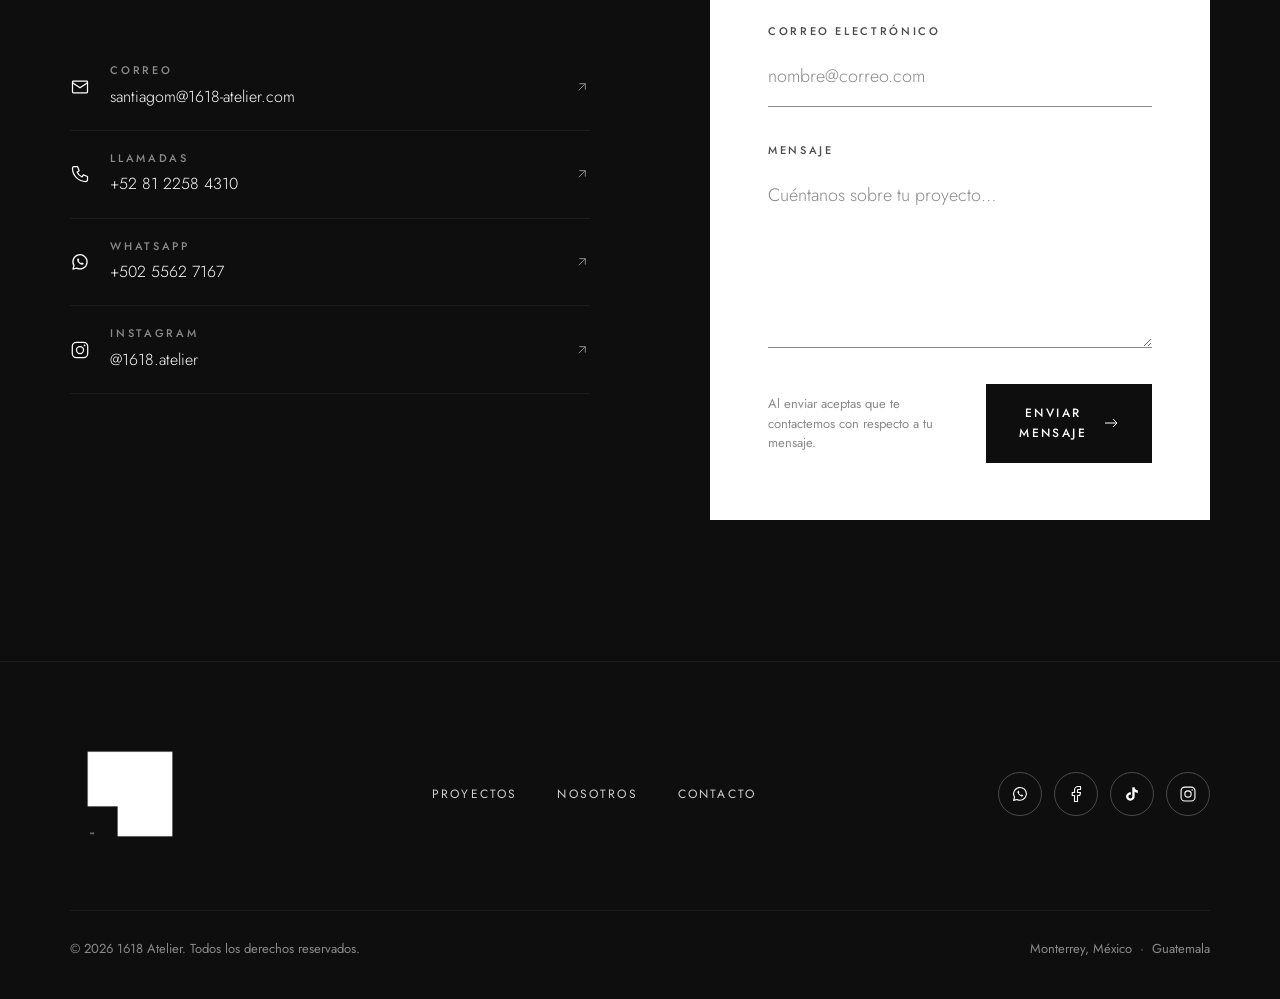
==== commit a4d36fb8: "feat: replace text placeholder logos with the real brand logo Use the official mark in the header, m" ====
--- a/index.html
+++ b/index.html
@@ -7,6 +7,8 @@
   <title>1618 Atelier · Arquitectura y Consultoría</title>
   <meta name="description"
     content="1618 Atelier: arquitectura humana y sustentable. Espacios dignos y con carácter que nacen del diálogo con el lugar.">
+  <link rel="icon" type="image/png" sizes="32x32" href="assets/img/brand/favicon-32.png">
+  <link rel="apple-touch-icon" href="assets/img/brand/apple-touch-icon.png">
   <link rel="preconnect" href="https://fonts.googleapis.com">
   <link rel="preconnect" href="https://fonts.gstatic.com" crossorigin>
   <link
@@ -75,12 +77,7 @@
   <!-- Header -->
   <header class="header" data-header>
     <div class="header__inner">
-      <a class="logo" href="index.html" aria-label="1618 Atelier, inicio">
-        <span class="logo__num">1618</span>
-        <span class="logo__bar"></span>
-        <span class="logo__text"><span class="eyebrow">Atelier</span><span class="logo__sub">Arquitectura ·
-            Consultoría</span></span>
-      </a>
+      <a class="logo" href="index.html" aria-label="1618 Atelier, inicio"><img src="assets/img/brand/logo.png" alt="1618 Atelier" width="1320" height="1320"></a>
       <nav class="nav" aria-label="Principal">
         <a class="nav__link is-active" href="#inicio">Inicio</a>
         <a class="nav__link" href="#proyectos">Proyectos</a>
@@ -100,8 +97,7 @@
   <!-- Menú móvil -->
   <div class="mobile-menu" id="menu-movil" data-menu hidden>
     <div class="mobile-menu__top">
-      <a class="logo logo--light" href="index.html"><span class="logo__num">1618</span><span
-          class="logo__bar"></span><span class="eyebrow">Atelier</span></a>
+      <a class="logo logo--light" href="index.html" aria-label="1618 Atelier, inicio"><img src="assets/img/brand/logo.png" alt="1618 Atelier" width="1320" height="1320"></a>
       <button class="menu-btn menu-btn--light" type="button" aria-label="Cerrar menú" data-menu-close><svg
           class="icon icon--lg">
           <use href="#i-close" />
@@ -281,11 +277,7 @@
   <footer class="footer">
     <div class="container">
       <div class="footer__top">
-        <a class="logo logo--light" href="index.html">
-          <span class="logo__num">1618</span><span class="logo__bar"></span>
-          <span class="logo__text"><span class="eyebrow">Atelier</span><span class="logo__sub">Arquitectura ·
-              Consultoría</span></span>
-        </a>
+        <a class="logo logo--light" href="index.html" aria-label="1618 Atelier, inicio"><img src="assets/img/brand/logo.png" alt="1618 Atelier" width="1320" height="1320"></a>
         <nav class="footer__nav" aria-label="Pie de página">
           <a href="#proyectos">Proyectos</a><a href="#nosotros">Nosotros</a><a href="#contacto">Contacto</a>
         </nav>
--- a/css/styles.css
+++ b/css/styles.css
@@ -110,13 +110,11 @@
 .social-btn--dark:hover { background: var(--white); color: var(--black); border-color: var(--white); }
 
 /* ---------- Logo ---------- */
-.logo { display: inline-flex; align-items: center; gap: 14px; }
-.logo__num { font-family: var(--serif); font-size: 28px; line-height: 1; }
-.logo__bar { width: 1px; height: 30px; background: var(--gray-300); }
-.logo__text { display: flex; flex-direction: column; gap: 2px; }
-.logo__sub { font-size: 13px; font-weight: 400; color: var(--gray-500); line-height: 1.3; }
-.logo--light { color: var(--white); }
-.logo--light .logo__bar { background: var(--gray-700); }
+.logo { display: inline-flex; flex-shrink: 0; }
+.logo img { width: 72px; height: 72px; }
+.logo--light img { mix-blend-mode: screen; } /* melts the black tile into dark backgrounds */
+.footer .logo img { width: 120px; height: 120px; }
+.mobile-menu .logo img { width: 52px; height: 52px; }
 
 /* ---------- Header ---------- */
 .header {
@@ -454,9 +452,7 @@
   :root { --header-h: 68px; }
   .nav { display: none; }
   .menu-btn { display: grid; }
-  .logo__num { font-size: 24px; }
-  .logo__bar { height: 24px; }
-  .header .logo__sub { display: none; }
+  .header .logo img { width: 52px; height: 52px; }
 
   .hero { height: calc(100svh - var(--header-h)); max-height: 720px; }
   .hero__content { padding-bottom: 72px; gap: 18px; }
